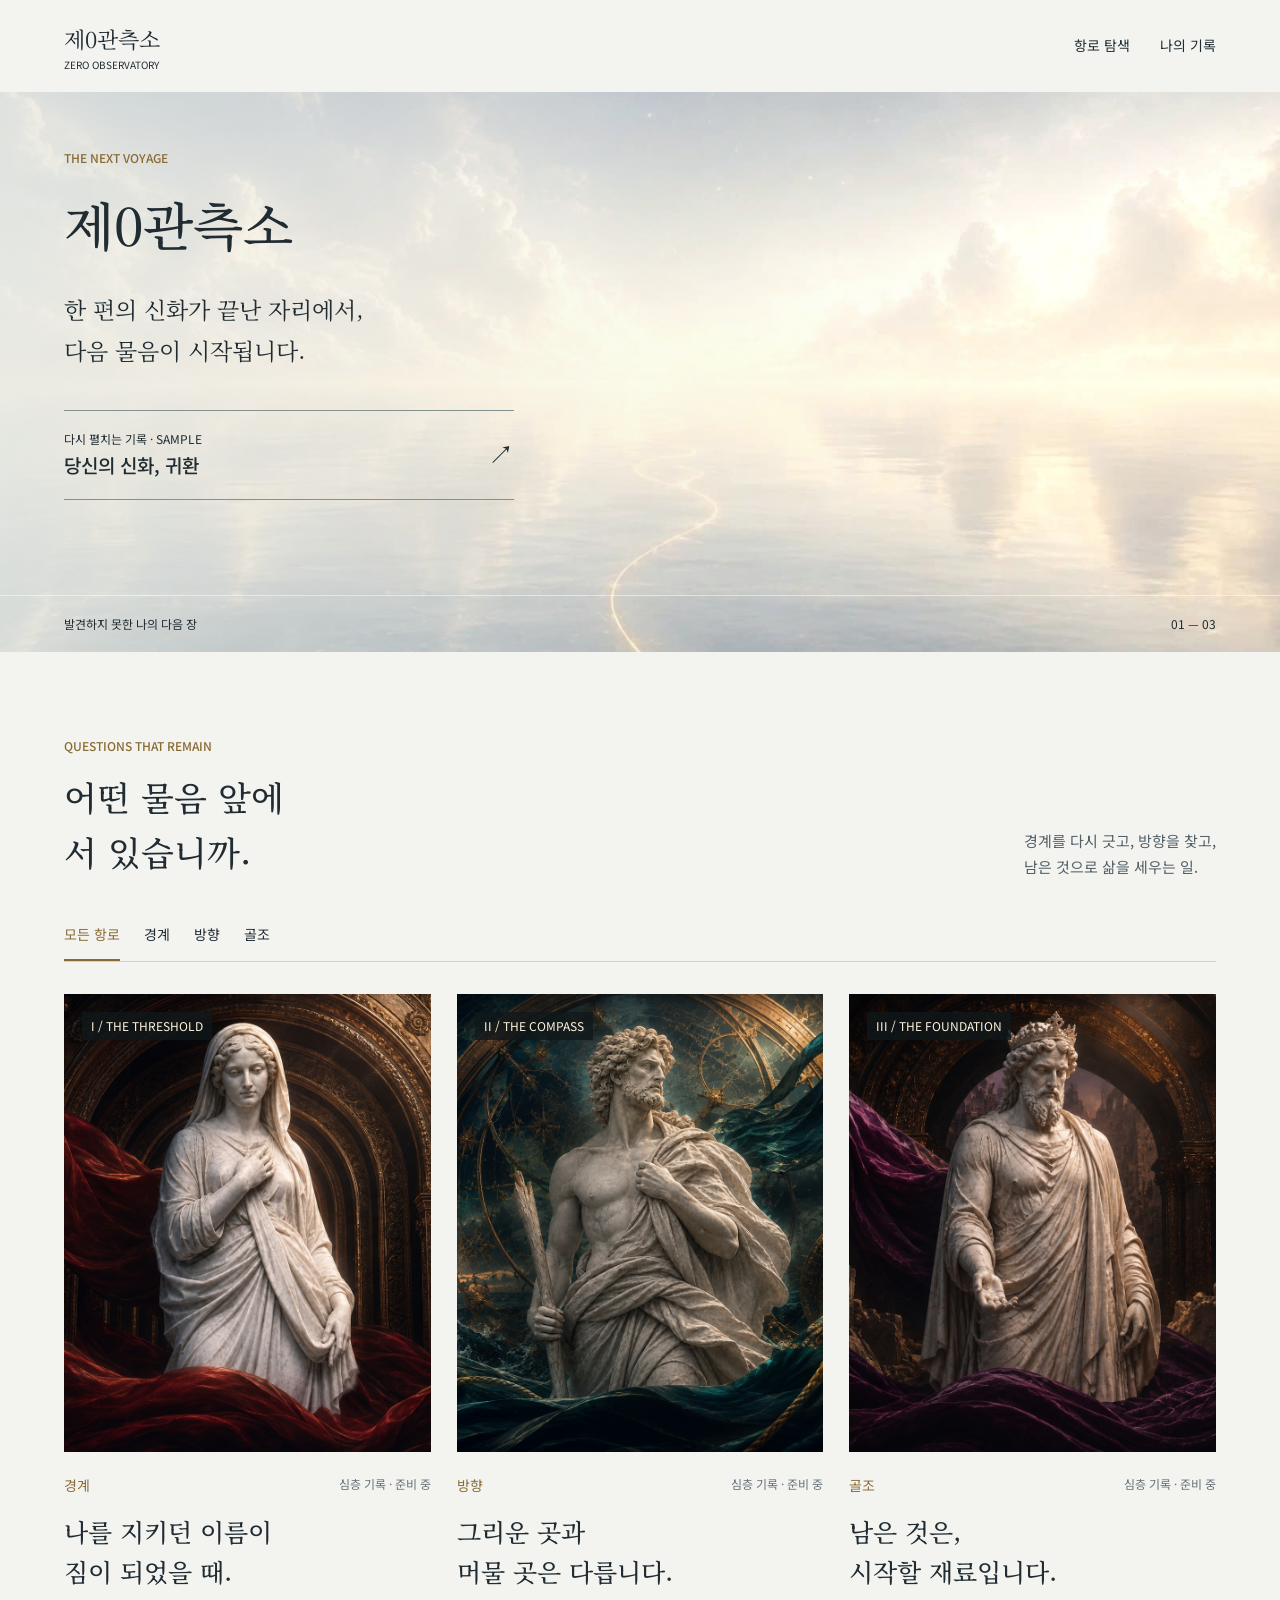
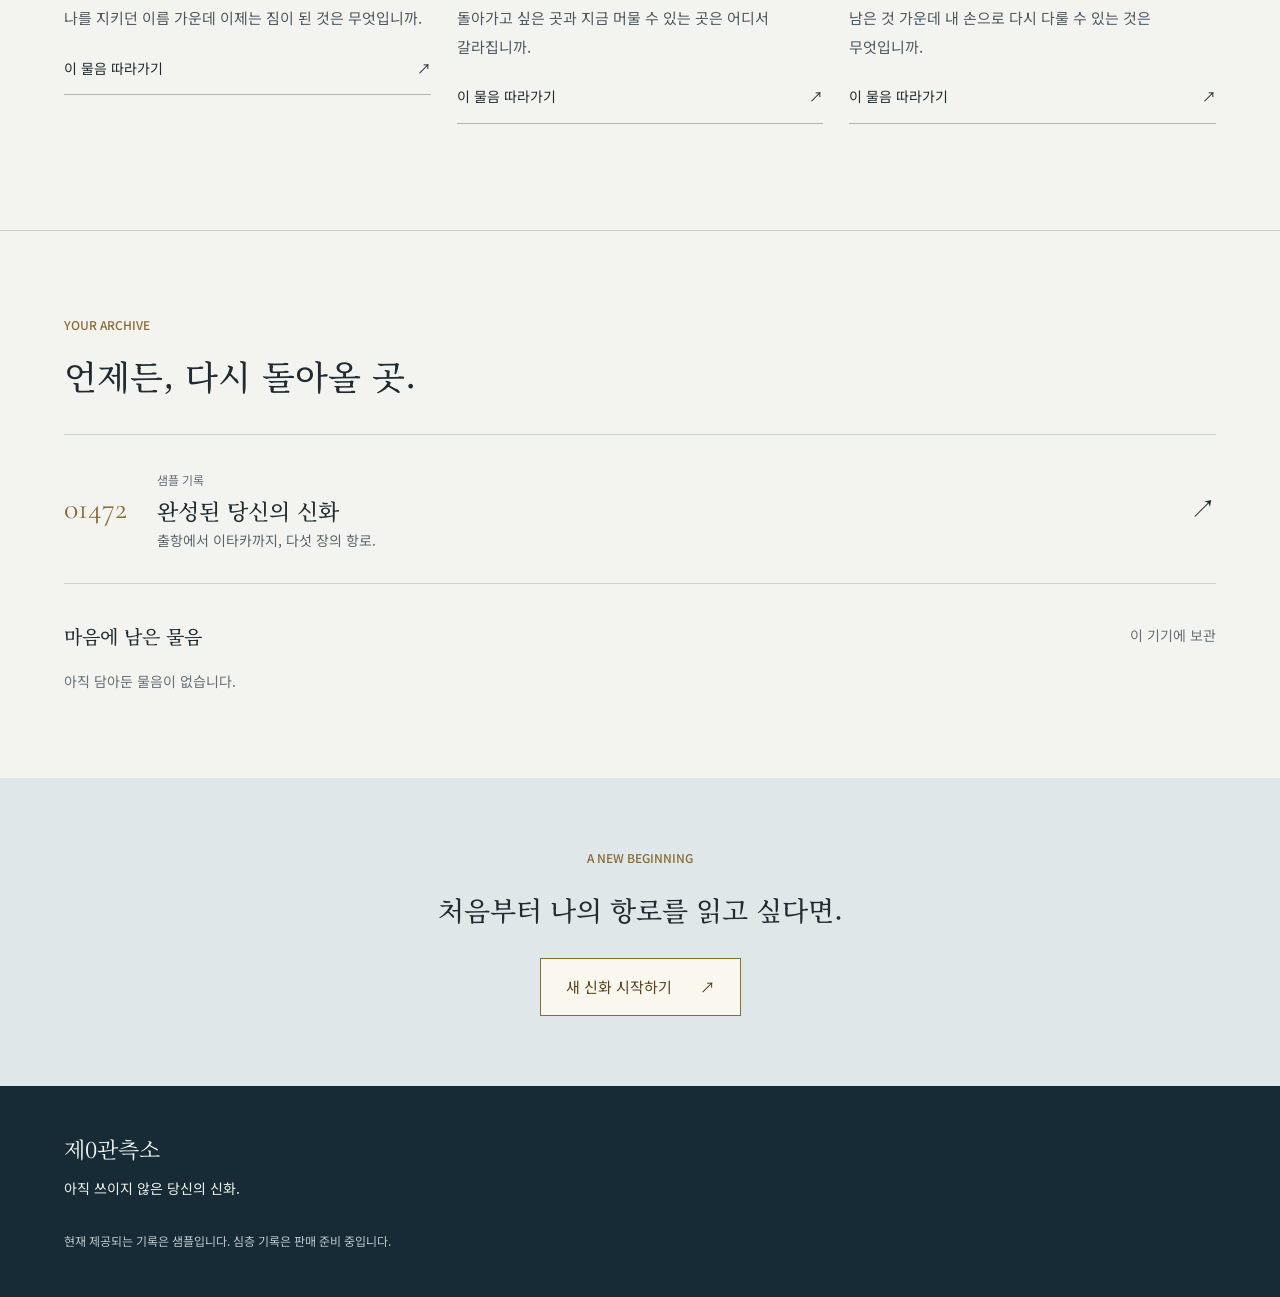
==== index.html @ 247c4897 "Add observatory home with question discovery and saved readings" ====
<!doctype html>
<html lang="ko">
<head>
<meta charset="utf-8"><meta name="viewport" content="width=device-width,initial-scale=1">
<title>제0관측소 · 다음 항로</title>
<meta name="description" content="당신의 신화를 다시 읽고, 다음 물음의 항로를 발견하는 곳.">
<link rel="preconnect" href="https://fonts.googleapis.com">
<link href="https://fonts.googleapis.com/css2?family=Cormorant+Garamond:wght@400;500&family=Noto+Sans+KR:wght@400;500;600&family=Noto+Serif+KR:wght@400;500;600&display=swap" rel="stylesheet">
<link rel="stylesheet" href="home.css"><script src="home.js" defer></script>
</head>
<body>
<header class="site-head"><a class="brand" href="index.html">제0관측소<small>ZERO OBSERVATORY</small></a><nav aria-label="메인"><a href="#explore">항로 탐색</a><a href="#library">나의 기록</a></nav></header>
<main>
<section class="opening">
 <img class="ocean" src="assets/ddcbf437386444.jpg" alt="빛이 내려앉은 바다">
 <div class="opening-inner"><p class="overline">THE NEXT VOYAGE</p><h1>제0관측소</h1><p class="opening-copy">한 편의 신화가 끝난 자리에서,<br>다음 물음이 시작됩니다.</p>
 <a class="continue" href="result.html"><span><small>다시 펼치는 기록 · SAMPLE</small><strong>당신의 신화, 귀환</strong></span><span class="arrow" aria-hidden="true">↗</span></a>
 </div><div class="horizon"><span>발견하지 못한 나의 다음 장</span><span>01 — 03</span></div>
</section>
<section class="explore section" id="explore">
 <header class="section-title"><div><p class="overline">QUESTIONS THAT REMAIN</p><h2>어떤 물음 앞에<br>서 있습니까.</h2></div><p>경계를 다시 긋고, 방향을 찾고,<br>남은 것으로 삶을 세우는 일.</p></header>
 <div class="filters" role="group" aria-label="항로 분류"><button type="button" data-filter="all" aria-pressed="true">모든 항로</button><button type="button" data-filter="boundary" aria-pressed="false">경계</button><button type="button" data-filter="direction" aria-pressed="false">방향</button><button type="button" data-filter="structure" aria-pressed="false">골조</button></div>
 <div class="products">
 <article class="product" data-kind="boundary"><button class="product-open" data-product="boundary"><div class="art"><img src="assets/scene-descent-v1.jpg" alt="어두운 신전 속 이난나의 조각상"><span class="art-label">I / THE THRESHOLD</span></div><div class="product-copy"><p class="category">경계 <span>심층 기록 · 준비 중</span></p><h3>나를 지키던 이름이<br>짐이 되었을 때.</h3><p>나를 지키던 이름 가운데 이제는 짐이 된 것은 무엇입니까.</p><span class="detail-link">이 물음 따라가기 <span aria-hidden="true">↗</span></span></div></button></article>
 <article class="product" data-kind="direction"><button class="product-open" data-product="direction"><div class="art"><img src="assets/scene-return-v1.jpg" alt="항해의 신화 속 오디세우스"><span class="art-label">II / THE COMPASS</span></div><div class="product-copy"><p class="category">방향 <span>심층 기록 · 준비 중</span></p><h3>그리운 곳과<br>머물 곳은 다릅니다.</h3><p>돌아가고 싶은 곳과 지금 머물 수 있는 곳은 어디서 갈라집니까.</p><span class="detail-link">이 물음 따라가기 <span aria-hidden="true">↗</span></span></div></button></article>
 <article class="product" data-kind="structure"><button class="product-open" data-product="structure"><div class="art"><img src="assets/scene-remains-v1.jpg" alt="남은 세계를 바라보는 길가메시"><span class="art-label">III / THE FOUNDATION</span></div><div class="product-copy"><p class="category">골조 <span>심층 기록 · 준비 중</span></p><h3>남은 것은,<br>시작할 재료입니다.</h3><p>남은 것 가운데 내 손으로 다시 다룰 수 있는 것은 무엇입니까.</p><span class="detail-link">이 물음 따라가기 <span aria-hidden="true">↗</span></span></div></button></article>
 </div>
</section>
<section class="library section" id="library"><header class="section-title"><div><p class="overline">YOUR ARCHIVE</p><h2>언제든, 다시 돌아올 곳.</h2></div></header><a class="archive-row" href="result.html"><span class="archive-no">01472</span><div><small>샘플 기록</small><h3>완성된 당신의 신화</h3><p>출항에서 이타카까지, 다섯 장의 항로.</p></div><span class="arrow" aria-hidden="true">↗</span></a><div class="saved-head"><h3>마음에 남은 물음</h3><span>이 기기에 보관</span></div><div id="saved-list"><p class="empty">아직 담아둔 물음이 없습니다.</p></div></section>
<section class="new-voyage"><p class="overline">A NEW BEGINNING</p><h2>처음부터 나의 항로를 읽고 싶다면.</h2><a href="onboarding.html" class="button">새 신화 시작하기 <span aria-hidden="true">↗</span></a></section>
</main>
<footer><a class="brand" href="index.html">제0관측소</a><p>아직 쓰이지 않은 당신의 신화.</p><small>현재 제공되는 기록은 샘플입니다. 심층 기록은 판매 준비 중입니다.</small></footer>
<dialog id="product-dialog" aria-labelledby="dialog-title"><button class="close" aria-label="닫기" type="button">×</button><img id="dialog-image" alt=""><div class="dialog-copy"><p id="dialog-category" class="overline"></p><h2 id="dialog-title"></h2><p id="dialog-question"></p><div class="included"><h3>이 기록에서 마주할 것</h3><ul id="dialog-topics"></ul></div><p class="availability">판매 준비 중 · 가격 공개 예정</p><button id="save-question" class="button" type="button">이 물음 담아두기</button><a id="sample-link" class="sample-link" href="result.html">연결된 신화 먼저 읽기 <span aria-hidden="true">↗</span></a><p id="save-status" role="status"></p></div></dialog>
</body></html>
---- home.css ----
:root{--ink:#202c32;--gold:#8a6b35;--paper:#f3f4f0;--line:#cbd1cf}*{box-sizing:border-box;letter-spacing:0}html{scroll-behavior:smooth;scroll-padding-top:100px}body{margin:0;background:var(--paper);color:var(--ink);font:16px/1.7 'Noto Sans KR',sans-serif}a{color:inherit;text-decoration:none}button{font:inherit;color:inherit;cursor:pointer}button,a{-webkit-tap-highlight-color:transparent}button:focus-visible,a:focus-visible{outline:2px solid #95703a;outline-offset:6px}h1,h2,h3,p{margin:0}h1,h2,h3{font-family:'Noto Serif KR',serif;font-weight:500;word-break:keep-all}button{border:0;background:none}img{display:block;max-width:100%}.site-head{height:92px;padding:0 5%;display:flex;align-items:center;justify-content:space-between;background:#f3f4f0}.brand{font-family:'Noto Serif KR',serif;font-size:22px}.brand small{display:block;font:10px/1.5 'Noto Sans KR',sans-serif}.site-head nav{display:flex;gap:30px;font-size:14px}.opening{position:relative;isolation:isolate;min-height:560px;display:flex;flex-direction:column;justify-content:space-between;overflow:hidden}.ocean{position:absolute;inset:0;width:100%;height:100%;object-fit:cover;object-position:center 60%;z-index:-2}.opening:before{content:'';position:absolute;inset:0;background:linear-gradient(90deg,rgba(240,242,235,.8),transparent 80%);z-index:-1}.opening-inner{width:min(1200px,90%);margin:0 auto;padding:56px 0 44px}.overline{font-size:12px;color:var(--gold);font-weight:500}.opening h1{font-size:52px;margin:12px 0 20px}.opening-copy{font-family:'Noto Serif KR',serif;font-size:23px;line-height:1.8}.continue{display:flex;align-items:center;justify-content:space-between;gap:24px;max-width:450px;border-top:1px solid #86918e;border-bottom:1px solid #86918e;margin-top:38px;padding:18px 0}.continue small{display:block;font-size:12px}.continue strong{font-weight:500;font-size:19px}.arrow{font-size:26px;font-family:sans-serif}.horizon{padding:18px 5%;display:flex;justify-content:space-between;font-size:12px;border-top:1px solid #ffffff80}.section{max-width:1320px;margin:auto;padding:84px 5%}.section-title{display:flex;justify-content:space-between;align-items:end;gap:30px}.section-title h2{font-size:34px;line-height:1.6;margin-top:14px}.section-title>p{font-size:15px;color:#536068}.filters{display:flex;gap:24px;margin:32px 0;border-bottom:1px solid var(--line)}.filters button{padding:12px 0;font-size:14px;border-bottom:2px solid transparent}.filters button[aria-pressed=true]{border-color:var(--gold);color:var(--gold)}.products{display:grid;grid-template-columns:repeat(3,minmax(0,1fr));gap:26px}.product[hidden]{display:none}.product-open{padding:0;text-align:left;width:100%;display:block}.art{position:relative;aspect-ratio:4/5;overflow:hidden;background:#141c22}.art img{width:100%;height:100%;object-fit:cover;transition:transform .3s}.product-open:hover .art img{transform:scale(1.025)}.art-label{position:absolute;top:18px;left:18px;color:#fff4dc;font:12px/1.5 'Noto Sans KR',sans-serif;background:#10171ac9;padding:5px 9px}.product-copy{padding:22px 0}.category{color:var(--gold);font-size:14px;display:flex;justify-content:space-between;gap:12px}.category span{color:#667078;font-size:12px}.product h3{font-size:25px;line-height:1.6;margin:13px 0}.product-copy>p:not(.category){font-size:15px;color:#4c5961;line-height:1.9;word-break:keep-all}.detail-link{display:flex;justify-content:space-between;border-bottom:1px solid #adb6b4;padding:24px 0 14px;font-size:14px}.library{border-top:1px solid var(--line)}.archive-row{display:flex;align-items:center;gap:30px;border-block:1px solid var(--line);padding:30px 0;margin-top:30px}.archive-no{font:30px 'Cormorant Garamond',serif;color:var(--gold)}.archive-row small{font-size:12px;color:#647078}.archive-row h3{font-size:22px}.archive-row p{font-size:14px;color:#59656d}.archive-row .arrow{margin-left:auto}.saved-head{display:flex;justify-content:space-between;align-items:center;margin:36px 0 18px}.saved-head h3{font-size:19px}.saved-head span,.empty{font-size:14px;color:#667078}.saved-row{display:flex;gap:20px;align-items:center;padding:18px 0;border-bottom:1px solid var(--line)}.saved-row button:first-child{text-align:left;flex:1}.saved-row button:last-child{font-size:14px;text-decoration:underline;color:#69737a}.new-voyage{padding:70px 6%;text-align:center;background:#dfe7e8}.new-voyage h2{font-size:27px;margin:18px 0 26px}.button{display:inline-flex;justify-content:center;align-items:center;gap:28px;padding:15px 25px;border:1px solid var(--gold);background:#faf7ee;color:#59451f;font-size:15px;min-height:50px}.button:hover{background:#eee7d7}footer{padding:44px 5%;background:#172b36;color:#edf1eb}footer p{font-size:14px;margin:10px 0 25px}footer small{font-size:12px;color:#bdc8cb}dialog{width:min(860px,94%);max-height:90dvh;padding:0;border:0;background:var(--paper);color:var(--ink);overflow:auto}dialog[open]{display:grid;grid-template-columns:40% 60%}dialog::backdrop{background:#08121bd9}#dialog-image{height:100%;min-height:660px;width:100%;object-fit:cover}.dialog-copy{padding:44px 34px}.dialog-copy h2{font-size:30px;line-height:1.6;margin:14px 0 20px;white-space:pre-line}.dialog-copy>p{word-break:keep-all}.close{position:absolute;top:8px;right:10px;z-index:1;font-size:28px;width:40px;height:40px;background:var(--paper)}.included{border-top:1px solid var(--line);margin-top:26px;padding-top:20px}.included h3{font-size:16px}.included ul{padding-left:18px;font-size:14px;line-height:2}.availability{font-size:13px;color:#667078;margin:25px 0 12px}.dialog-copy .button{width:100%}.sample-link{display:block;text-align:center;padding:17px 0;font-size:14px}#save-status{font-size:13px;min-height:22px;color:#617064}@media(max-width:700px){.site-head{height:76px}.brand{font-size:19px}.site-head nav{gap:18px;font-size:13px}.opening{min-height:510px}.opening-inner{padding-top:42px}.opening h1{font-size:38px}.opening-copy{font-size:21px}.section{padding:56px 6%}.section-title{display:block}.section-title h2{font-size:28px}.section-title>p{margin-top:18px}.products{grid-template-columns:1fr;gap:30px}.art{aspect-ratio:5/4}.art img{object-position:center 38%}.product h3{font-size:27px}.product-copy>p:not(.category){max-width:34em}.archive-row{gap:18px}.archive-no{font-size:24px}.archive-row h3{font-size:19px}.archive-row p{font-size:13px}.new-voyage h2{font-size:24px}.saved-head{align-items:start;gap:20px}dialog[open]{display:block}#dialog-image{height:230px;min-height:0;object-position:center 35%}.dialog-copy{padding:28px 24px}.dialog-copy h2{font-size:27px}}@media(prefers-reduced-motion:reduce){html{scroll-behavior:auto}*{transition:none!important}}
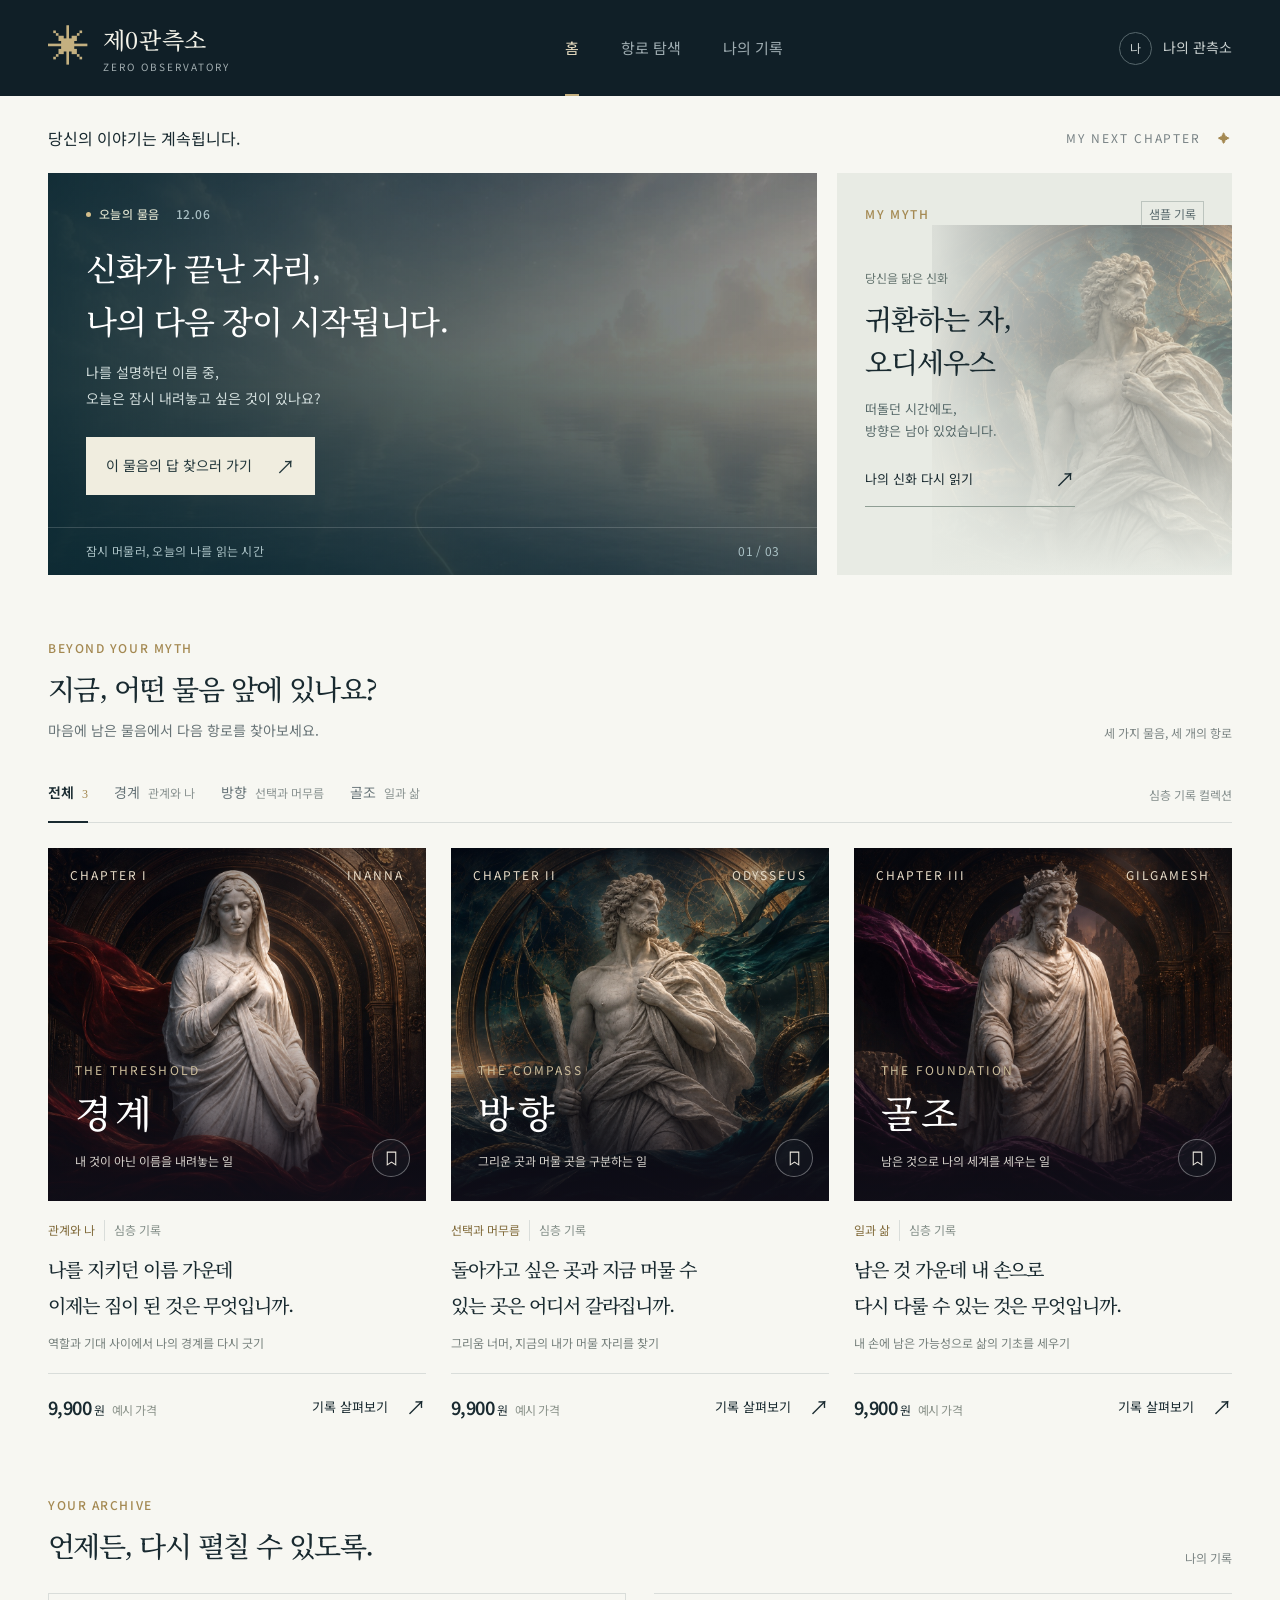
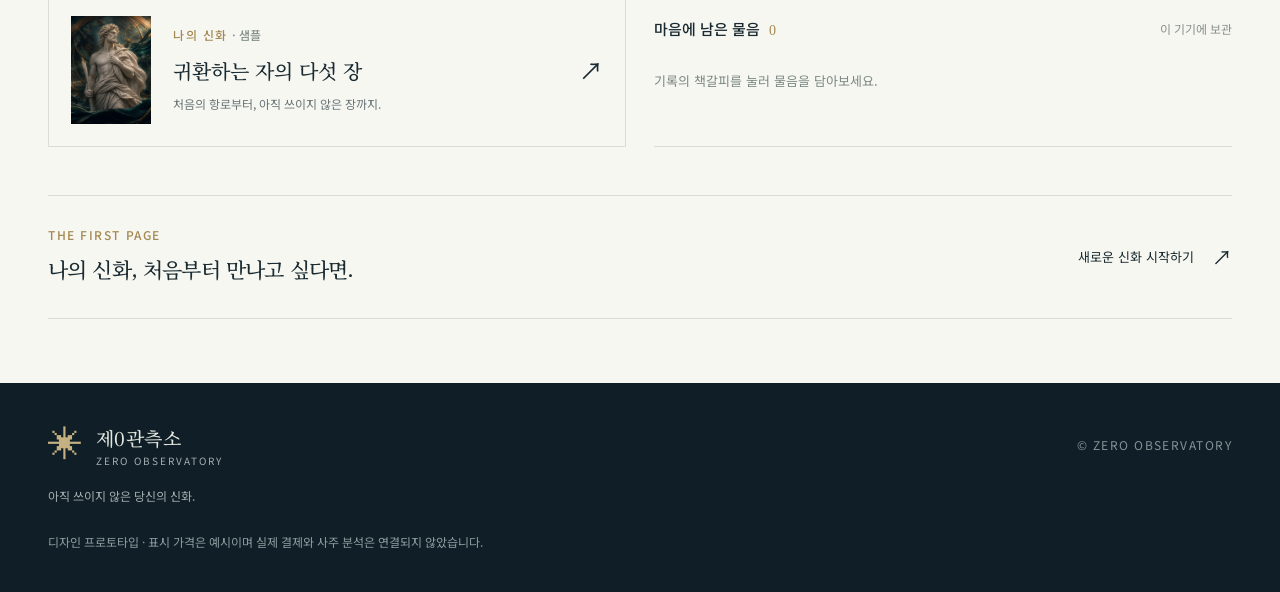
==== commit 3c5737f7: "Design recurring observatory home and deep reading discovery" ====
--- a/index.html
+++ b/index.html
@@ -2,33 +2,36 @@
 <html lang="ko">
 <head>
 <meta charset="utf-8"><meta name="viewport" content="width=device-width,initial-scale=1">
-<title>제0관측소 · 다음 항로</title>
-<meta name="description" content="당신의 신화를 다시 읽고, 다음 물음의 항로를 발견하는 곳.">
-<link rel="preconnect" href="https://fonts.googleapis.com">
-<link href="https://fonts.googleapis.com/css2?family=Cormorant+Garamond:wght@400;500&family=Noto+Sans+KR:wght@400;500;600&family=Noto+Serif+KR:wght@400;500;600&display=swap" rel="stylesheet">
+<title>제0관측소 · 나의 다음 장</title>
+<meta name="description" content="끝난 신화에서 시작되는 새로운 물음. 경계, 방향, 골조의 기록으로 나의 다음 장을 탐색하세요.">
+<meta name="theme-color" content="#101f27">
+<link rel="preconnect" href="https://fonts.googleapis.com"><link rel="preconnect" href="https://fonts.gstatic.com" crossorigin>
+<link href="https://fonts.googleapis.com/css2?family=Cormorant+Garamond:wght@400;500;600&family=Noto+Sans+KR:wght@400;500;600;700&family=Noto+Serif+KR:wght@400;500;600&display=swap" rel="stylesheet">
 <link rel="stylesheet" href="home.css"><script src="home.js" defer></script>
 </head>
 <body>
-<header class="site-head"><a class="brand" href="index.html">제0관측소<small>ZERO OBSERVATORY</small></a><nav aria-label="메인"><a href="#explore">항로 탐색</a><a href="#library">나의 기록</a></nav></header>
-<main>
-<section class="opening">
- <img class="ocean" src="assets/ddcbf437386444.jpg" alt="빛이 내려앉은 바다">
- <div class="opening-inner"><p class="overline">THE NEXT VOYAGE</p><h1>제0관측소</h1><p class="opening-copy">한 편의 신화가 끝난 자리에서,<br>다음 물음이 시작됩니다.</p>
- <a class="continue" href="result.html"><span><small>다시 펼치는 기록 · SAMPLE</small><strong>당신의 신화, 귀환</strong></span><span class="arrow" aria-hidden="true">↗</span></a>
- </div><div class="horizon"><span>발견하지 못한 나의 다음 장</span><span>01 — 03</span></div>
+<a class="skip-link" href="#main">본문 바로가기</a>
+<header class="site-head"><div class="head-inner"><a class="brand" href="index.html" aria-label="제0관측소 홈"><span class="brand-symbol" aria-hidden="true">✳</span><span>제0관측소<small>ZERO OBSERVATORY</small></span></a><nav aria-label="메인"><a class="active" href="index.html" aria-current="page">홈</a><a href="#explore">항로 탐색</a><a href="#library">나의 기록</a></nav><a class="head-archive" href="#library"><span class="profile-icon" aria-hidden="true">나</span><span>나의 관측소</span></a></div></header>
+<main id="main">
+<div class="home-top wrap"><p>당신의 이야기는 계속됩니다.</p><span>MY NEXT CHAPTER <span class="tiny-star" aria-hidden="true">✦</span></span></div>
+<section class="welcome wrap" aria-label="오늘의 관측소">
+ <div class="daily"><img src="assets/ddcbf437386444.jpg" class="ocean" alt="잔잔한 빛이 흐르는 푸른 바다"><div class="daily-content"><p class="overline light"><span class="status-dot"></span> 오늘의 물음 <span class="daily-date"></span></p><h1>신화가 끝난 자리,<br>나의 다음 장이 시작됩니다.</h1><p class="daily-question">지금의 나에게 더 필요한 것은<br>떠날 용기일까요, 머물 기준일까요.</p><button class="button light-button" data-product="direction">이 물음의 답 찾으러 가기 <span aria-hidden="true">↗</span></button></div><div class="daily-bottom"><span>잠시 머물러, 오늘의 나를 읽는 시간</span><span aria-hidden="true">01 / 03</span></div></div>
+ <a class="my-story" href="result.html"><div class="story-top"><p class="overline">MY MYTH</p><span class="sample-badge">샘플 기록</span></div><img src="assets/scene-return-v1.jpg" alt="오디세우스의 대리석 조각상" class="story-art"><div class="story-copy"><p class="story-chapter">당신을 닮은 신화</p><h2>귀환하는 자,<br>오디세우스</h2><p>떠돌던 시간에도,<br>방향은 남아 있었습니다.</p><span class="story-link">나의 신화 다시 읽기 <span aria-hidden="true">↗</span></span></div></a>
 </section>
-<section class="explore section" id="explore">
- <header class="section-title"><div><p class="overline">QUESTIONS THAT REMAIN</p><h2>어떤 물음 앞에<br>서 있습니까.</h2></div><p>경계를 다시 긋고, 방향을 찾고,<br>남은 것으로 삶을 세우는 일.</p></header>
- <div class="filters" role="group" aria-label="항로 분류"><button type="button" data-filter="all" aria-pressed="true">모든 항로</button><button type="button" data-filter="boundary" aria-pressed="false">경계</button><button type="button" data-filter="direction" aria-pressed="false">방향</button><button type="button" data-filter="structure" aria-pressed="false">골조</button></div>
+<section class="explore wrap section" id="explore">
+ <header class="section-title"><div><p class="overline">BEYOND YOUR MYTH</p><h2>지금, 어떤 물음 앞에 있나요?</h2><p class="section-description">마음에 남은 물음에서 다음 항로를 찾아보세요.</p></div><span class="collection-count">세 가지 물음, 세 개의 항로</span></header>
+ <div class="catalog-toolbar"><div class="filters" role="group" aria-label="항로 분류"><button type="button" data-filter="all" aria-pressed="true">전체 <span>3</span></button><button type="button" data-filter="boundary" aria-pressed="false">경계 <span class="filter-note">관계와 나</span></button><button type="button" data-filter="direction" aria-pressed="false">방향 <span class="filter-note">선택과 머무름</span></button><button type="button" data-filter="structure" aria-pressed="false">골조 <span class="filter-note">일과 삶</span></button></div><span class="catalog-note">심층 기록 컬렉션</span></div>
  <div class="products">
- <article class="product" data-kind="boundary"><button class="product-open" data-product="boundary"><div class="art"><img src="assets/scene-descent-v1.jpg" alt="어두운 신전 속 이난나의 조각상"><span class="art-label">I / THE THRESHOLD</span></div><div class="product-copy"><p class="category">경계 <span>심층 기록 · 준비 중</span></p><h3>나를 지키던 이름이<br>짐이 되었을 때.</h3><p>나를 지키던 이름 가운데 이제는 짐이 된 것은 무엇입니까.</p><span class="detail-link">이 물음 따라가기 <span aria-hidden="true">↗</span></span></div></button></article>
- <article class="product" data-kind="direction"><button class="product-open" data-product="direction"><div class="art"><img src="assets/scene-return-v1.jpg" alt="항해의 신화 속 오디세우스"><span class="art-label">II / THE COMPASS</span></div><div class="product-copy"><p class="category">방향 <span>심층 기록 · 준비 중</span></p><h3>그리운 곳과<br>머물 곳은 다릅니다.</h3><p>돌아가고 싶은 곳과 지금 머물 수 있는 곳은 어디서 갈라집니까.</p><span class="detail-link">이 물음 따라가기 <span aria-hidden="true">↗</span></span></div></button></article>
- <article class="product" data-kind="structure"><button class="product-open" data-product="structure"><div class="art"><img src="assets/scene-remains-v1.jpg" alt="남은 세계를 바라보는 길가메시"><span class="art-label">III / THE FOUNDATION</span></div><div class="product-copy"><p class="category">골조 <span>심층 기록 · 준비 중</span></p><h3>남은 것은,<br>시작할 재료입니다.</h3><p>남은 것 가운데 내 손으로 다시 다룰 수 있는 것은 무엇입니까.</p><span class="detail-link">이 물음 따라가기 <span aria-hidden="true">↗</span></span></div></button></article>
- </div>
+  <article class="product" data-kind="boundary"><div class="product-visual"><button class="art-button" data-product="boundary" aria-label="경계 심층 기록 살펴보기"><img src="assets/scene-descent-v1.jpg" alt="붉은 천과 황금 문 사이의 이난나 조각상"><span class="art-shade"></span><span class="art-top"><span>CHAPTER I</span><span>INANNA</span></span><span class="art-name"><small>THE THRESHOLD</small><strong>경계</strong><em>내 것이 아닌 이름을 내려놓는 일</em></span></button><button class="bookmark" data-save="boundary" aria-label="경계 물음 담기" aria-pressed="false"><svg viewBox="0 0 24 24" fill="none" stroke="currentColor" stroke-width="1.5" aria-hidden="true"><path d="M6 3h12v18l-6-4-6 4z"/></svg></button></div><div class="product-copy"><p class="category">관계와 나 <span>심층 기록</span></p><button class="title-button" data-product="boundary"><h3>나를 지키던 이름 가운데<br>이제는 짐이 된 것은 무엇입니까.</h3></button><p class="product-description">역할과 기대 사이에서 나의 경계를 다시 긋기</p><div class="product-bottom"><span class="price">9,900<span>원</span><small>예시 가격</small></span><button data-product="boundary" class="text-link">기록 살펴보기 <span aria-hidden="true">↗</span></button></div></div></article>
+  <article class="product" data-kind="direction"><div class="product-visual"><button class="art-button" data-product="direction" aria-label="방향 심층 기록 살펴보기"><img src="assets/scene-return-v1.jpg" alt="청록빛 항해의 세계에 선 오디세우스 조각상"><span class="art-shade"></span><span class="art-top"><span>CHAPTER II</span><span>ODYSSEUS</span></span><span class="art-name"><small>THE COMPASS</small><strong>방향</strong><em>그리운 곳과 머물 곳을 구분하는 일</em></span></button><button class="bookmark" data-save="direction" aria-label="방향 물음 담기" aria-pressed="false"><svg viewBox="0 0 24 24" fill="none" stroke="currentColor" stroke-width="1.5" aria-hidden="true"><path d="M6 3h12v18l-6-4-6 4z"/></svg></button></div><div class="product-copy"><p class="category">선택과 머무름 <span>심층 기록</span></p><button class="title-button" data-product="direction"><h3>돌아가고 싶은 곳과 지금 머물 수<br>있는 곳은 어디서 갈라집니까.</h3></button><p class="product-description">그리움 너머, 지금의 내가 머물 자리를 찾기</p><div class="product-bottom"><span class="price">9,900<span>원</span><small>예시 가격</small></span><button data-product="direction" class="text-link">기록 살펴보기 <span aria-hidden="true">↗</span></button></div></div></article>
+  <article class="product" data-kind="structure"><div class="product-visual"><button class="art-button" data-product="structure" aria-label="골조 심층 기록 살펴보기"><img src="assets/scene-remains-v1.jpg" alt="보랏빛 고대 건축 속 길가메시 조각상"><span class="art-shade"></span><span class="art-top"><span>CHAPTER III</span><span>GILGAMESH</span></span><span class="art-name"><small>THE FOUNDATION</small><strong>골조</strong><em>남은 것으로 나의 세계를 세우는 일</em></span></button><button class="bookmark" data-save="structure" aria-label="골조 물음 담기" aria-pressed="false"><svg viewBox="0 0 24 24" fill="none" stroke="currentColor" stroke-width="1.5" aria-hidden="true"><path d="M6 3h12v18l-6-4-6 4z"/></svg></button></div><div class="product-copy"><p class="category">일과 삶 <span>심층 기록</span></p><button class="title-button" data-product="structure"><h3>남은 것 가운데 내 손으로<br>다시 다룰 수 있는 것은 무엇입니까.</h3></button><p class="product-description">내 손에 남은 가능성으로 삶의 기초를 세우기</p><div class="product-bottom"><span class="price">9,900<span>원</span><small>예시 가격</small></span><button data-product="structure" class="text-link">기록 살펴보기 <span aria-hidden="true">↗</span></button></div></div></article>
+ </div><p id="filter-status" class="sr-only" role="status"></p>
 </section>
-<section class="library section" id="library"><header class="section-title"><div><p class="overline">YOUR ARCHIVE</p><h2>언제든, 다시 돌아올 곳.</h2></div></header><a class="archive-row" href="result.html"><span class="archive-no">01472</span><div><small>샘플 기록</small><h3>완성된 당신의 신화</h3><p>출항에서 이타카까지, 다섯 장의 항로.</p></div><span class="arrow" aria-hidden="true">↗</span></a><div class="saved-head"><h3>마음에 남은 물음</h3><span>이 기기에 보관</span></div><div id="saved-list"><p class="empty">아직 담아둔 물음이 없습니다.</p></div></section>
-<section class="new-voyage"><p class="overline">A NEW BEGINNING</p><h2>처음부터 나의 항로를 읽고 싶다면.</h2><a href="onboarding.html" class="button">새 신화 시작하기 <span aria-hidden="true">↗</span></a></section>
+<section class="library wrap section" id="library"><header class="section-title"><div><p class="overline">YOUR ARCHIVE</p><h2>언제든, 다시 펼칠 수 있도록.</h2></div><span class="collection-count">나의 기록</span></header><div class="archive-grid"><a class="archive-row" href="result.html"><img src="assets/scene-return-v1.jpg" alt=""><div><p class="overline">나의 신화 <span class="inline-sample">· 샘플</span></p><h3>귀환하는 자의 다섯 장</h3><p>처음의 항로부터, 아직 쓰이지 않은 장까지.</p></div><span aria-hidden="true" class="arrow">↗</span></a><div class="saved-panel"><div class="saved-head"><h3>마음에 남은 물음 <span id="saved-count">0</span></h3><span>이 기기에 보관</span></div><div id="saved-list"><p class="empty">기록의 책갈피를 눌러 물음을 담아보세요.</p></div></div></div></section>
+<section class="new-voyage wrap"><div><p class="overline">THE FIRST PAGE</p><h2>나의 신화, 처음부터 만나고 싶다면.</h2></div><a href="onboarding.html" class="text-link">새로운 신화 시작하기 <span aria-hidden="true">↗</span></a></section>
 </main>
-<footer><a class="brand" href="index.html">제0관측소</a><p>아직 쓰이지 않은 당신의 신화.</p><small>현재 제공되는 기록은 샘플입니다. 심층 기록은 판매 준비 중입니다.</small></footer>
-<dialog id="product-dialog" aria-labelledby="dialog-title"><button class="close" aria-label="닫기" type="button">×</button><img id="dialog-image" alt=""><div class="dialog-copy"><p id="dialog-category" class="overline"></p><h2 id="dialog-title"></h2><p id="dialog-question"></p><div class="included"><h3>이 기록에서 마주할 것</h3><ul id="dialog-topics"></ul></div><p class="availability">판매 준비 중 · 가격 공개 예정</p><button id="save-question" class="button" type="button">이 물음 담아두기</button><a id="sample-link" class="sample-link" href="result.html">연결된 신화 먼저 읽기 <span aria-hidden="true">↗</span></a><p id="save-status" role="status"></p></div></dialog>
+<footer class="site-footer"><div class="wrap"><a class="brand" href="index.html"><span class="brand-symbol" aria-hidden="true">✳</span><span>제0관측소<small>ZERO OBSERVATORY</small></span></a><p>아직 쓰이지 않은 당신의 신화.</p><small>디자인 프로토타입 · 표시 가격은 예시이며 실제 결제와 사주 분석은 연결되지 않았습니다.</small><span class="footer-mark">© ZERO OBSERVATORY</span></div></footer>
+<nav class="mobile-nav" aria-label="모바일 메인"><a class="active" href="index.html" aria-current="page"><span aria-hidden="true">⌂</span>홈</a><a href="#explore"><span aria-hidden="true">✧</span>항로 탐색</a><a href="#library"><span aria-hidden="true">▤</span>나의 기록</a></nav>
+<dialog id="product-dialog" aria-labelledby="dialog-title"><button class="close" aria-label="닫기" type="button">×</button><div class="dialog-art"><img id="dialog-image" alt=""><span id="dialog-art-name"></span></div><div class="dialog-copy"><p id="dialog-category" class="overline"></p><h2 id="dialog-title"></h2><p id="dialog-question"></p><div class="included"><h3>이 기록에서 마주할 것</h3><ol id="dialog-topics"></ol></div><a id="sample-link" class="sample-link" href="result.html">연결된 신화 먼저 읽기 <span aria-hidden="true">↗</span></a><div class="purchase-price"><span>심층 기록 한 편 <small>예시 가격</small></span><strong>9,900<span>원</span></strong></div><button id="purchase-button" class="button dark-button" type="button">이 물음의 기록 구매하기 <span aria-hidden="true">↗</span></button><button id="save-question" class="save-button" type="button">이 물음 담아두기</button><p id="save-status" role="status"></p><div id="checkout-preview" hidden><p class="overline">구매 미리보기</p><h3>당신의 다음 장을 준비하고 있어요.</h3><p>심층 기록과 결제는 아직 준비 중입니다.<br>물음을 담아두고 연결된 신화를 먼저 읽어보세요.</p><button id="checkout-back" type="button" class="text-link">상세로 돌아가기 <span aria-hidden="true">↗</span></button></div></div></dialog>
+<div id="toast" class="toast" role="status"></div>
 </body></html>
--- a/home.css
+++ b/home.css
@@ -1 +1,6 @@
-:root{--ink:#202c32;--gold:#8a6b35;--paper:#f3f4f0;--line:#cbd1cf}*{box-sizing:border-box;letter-spacing:0}html{scroll-behavior:smooth;scroll-padding-top:100px}body{margin:0;background:var(--paper);color:var(--ink);font:16px/1.7 'Noto Sans KR',sans-serif}a{color:inherit;text-decoration:none}button{font:inherit;color:inherit;cursor:pointer}button,a{-webkit-tap-highlight-color:transparent}button:focus-visible,a:focus-visible{outline:2px solid #95703a;outline-offset:6px}h1,h2,h3,p{margin:0}h1,h2,h3{font-family:'Noto Serif KR',serif;font-weight:500;word-break:keep-all}button{border:0;background:none}img{display:block;max-width:100%}.site-head{height:92px;padding:0 5%;display:flex;align-items:center;justify-content:space-between;background:#f3f4f0}.brand{font-family:'Noto Serif KR',serif;font-size:22px}.brand small{display:block;font:10px/1.5 'Noto Sans KR',sans-serif}.site-head nav{display:flex;gap:30px;font-size:14px}.opening{position:relative;isolation:isolate;min-height:560px;display:flex;flex-direction:column;justify-content:space-between;overflow:hidden}.ocean{position:absolute;inset:0;width:100%;height:100%;object-fit:cover;object-position:center 60%;z-index:-2}.opening:before{content:'';position:absolute;inset:0;background:linear-gradient(90deg,rgba(240,242,235,.8),transparent 80%);z-index:-1}.opening-inner{width:min(1200px,90%);margin:0 auto;padding:56px 0 44px}.overline{font-size:12px;color:var(--gold);font-weight:500}.opening h1{font-size:52px;margin:12px 0 20px}.opening-copy{font-family:'Noto Serif KR',serif;font-size:23px;line-height:1.8}.continue{display:flex;align-items:center;justify-content:space-between;gap:24px;max-width:450px;border-top:1px solid #86918e;border-bottom:1px solid #86918e;margin-top:38px;padding:18px 0}.continue small{display:block;font-size:12px}.continue strong{font-weight:500;font-size:19px}.arrow{font-size:26px;font-family:sans-serif}.horizon{padding:18px 5%;display:flex;justify-content:space-between;font-size:12px;border-top:1px solid #ffffff80}.section{max-width:1320px;margin:auto;padding:84px 5%}.section-title{display:flex;justify-content:space-between;align-items:end;gap:30px}.section-title h2{font-size:34px;line-height:1.6;margin-top:14px}.section-title>p{font-size:15px;color:#536068}.filters{display:flex;gap:24px;margin:32px 0;border-bottom:1px solid var(--line)}.filters button{padding:12px 0;font-size:14px;border-bottom:2px solid transparent}.filters button[aria-pressed=true]{border-color:var(--gold);color:var(--gold)}.products{display:grid;grid-template-columns:repeat(3,minmax(0,1fr));gap:26px}.product[hidden]{display:none}.product-open{padding:0;text-align:left;width:100%;display:block}.art{position:relative;aspect-ratio:4/5;overflow:hidden;background:#141c22}.art img{width:100%;height:100%;object-fit:cover;transition:transform .3s}.product-open:hover .art img{transform:scale(1.025)}.art-label{position:absolute;top:18px;left:18px;color:#fff4dc;font:12px/1.5 'Noto Sans KR',sans-serif;background:#10171ac9;padding:5px 9px}.product-copy{padding:22px 0}.category{color:var(--gold);font-size:14px;display:flex;justify-content:space-between;gap:12px}.category span{color:#667078;font-size:12px}.product h3{font-size:25px;line-height:1.6;margin:13px 0}.product-copy>p:not(.category){font-size:15px;color:#4c5961;line-height:1.9;word-break:keep-all}.detail-link{display:flex;justify-content:space-between;border-bottom:1px solid #adb6b4;padding:24px 0 14px;font-size:14px}.library{border-top:1px solid var(--line)}.archive-row{display:flex;align-items:center;gap:30px;border-block:1px solid var(--line);padding:30px 0;margin-top:30px}.archive-no{font:30px 'Cormorant Garamond',serif;color:var(--gold)}.archive-row small{font-size:12px;color:#647078}.archive-row h3{font-size:22px}.archive-row p{font-size:14px;color:#59656d}.archive-row .arrow{margin-left:auto}.saved-head{display:flex;justify-content:space-between;align-items:center;margin:36px 0 18px}.saved-head h3{font-size:19px}.saved-head span,.empty{font-size:14px;color:#667078}.saved-row{display:flex;gap:20px;align-items:center;padding:18px 0;border-bottom:1px solid var(--line)}.saved-row button:first-child{text-align:left;flex:1}.saved-row button:last-child{font-size:14px;text-decoration:underline;color:#69737a}.new-voyage{padding:70px 6%;text-align:center;background:#dfe7e8}.new-voyage h2{font-size:27px;margin:18px 0 26px}.button{display:inline-flex;justify-content:center;align-items:center;gap:28px;padding:15px 25px;border:1px solid var(--gold);background:#faf7ee;color:#59451f;font-size:15px;min-height:50px}.button:hover{background:#eee7d7}footer{padding:44px 5%;background:#172b36;color:#edf1eb}footer p{font-size:14px;margin:10px 0 25px}footer small{font-size:12px;color:#bdc8cb}dialog{width:min(860px,94%);max-height:90dvh;padding:0;border:0;background:var(--paper);color:var(--ink);overflow:auto}dialog[open]{display:grid;grid-template-columns:40% 60%}dialog::backdrop{background:#08121bd9}#dialog-image{height:100%;min-height:660px;width:100%;object-fit:cover}.dialog-copy{padding:44px 34px}.dialog-copy h2{font-size:30px;line-height:1.6;margin:14px 0 20px;white-space:pre-line}.dialog-copy>p{word-break:keep-all}.close{position:absolute;top:8px;right:10px;z-index:1;font-size:28px;width:40px;height:40px;background:var(--paper)}.included{border-top:1px solid var(--line);margin-top:26px;padding-top:20px}.included h3{font-size:16px}.included ul{padding-left:18px;font-size:14px;line-height:2}.availability{font-size:13px;color:#667078;margin:25px 0 12px}.dialog-copy .button{width:100%}.sample-link{display:block;text-align:center;padding:17px 0;font-size:14px}#save-status{font-size:13px;min-height:22px;color:#617064}@media(max-width:700px){.site-head{height:76px}.brand{font-size:19px}.site-head nav{gap:18px;font-size:13px}.opening{min-height:510px}.opening-inner{padding-top:42px}.opening h1{font-size:38px}.opening-copy{font-size:21px}.section{padding:56px 6%}.section-title{display:block}.section-title h2{font-size:28px}.section-title>p{margin-top:18px}.products{grid-template-columns:1fr;gap:30px}.art{aspect-ratio:5/4}.art img{object-position:center 38%}.product h3{font-size:27px}.product-copy>p:not(.category){max-width:34em}.archive-row{gap:18px}.archive-no{font-size:24px}.archive-row h3{font-size:19px}.archive-row p{font-size:13px}.new-voyage h2{font-size:24px}.saved-head{align-items:start;gap:20px}dialog[open]{display:block}#dialog-image{height:230px;min-height:0;object-position:center 35%}.dialog-copy{padding:28px 24px}.dialog-copy h2{font-size:27px}}@media(prefers-reduced-motion:reduce){html{scroll-behavior:auto}*{transition:none!important}}
+:root{--ink:#192a30;--muted:#687477;--gold:#a48952;--paper:#f7f7f2;--line:#d9ddda;--navy:#101f27;--serif:'Noto Serif KR',serif;--sans:'Noto Sans KR',sans-serif}*{box-sizing:border-box}html{scroll-behavior:smooth;scroll-padding-top:100px}body{margin:0;background:var(--paper);color:var(--ink);font:16px/1.7 var(--sans);-webkit-font-smoothing:antialiased}a{color:inherit;text-decoration:none}button{font:inherit;color:inherit;cursor:pointer;border:0;background:none}button,a{-webkit-tap-highlight-color:transparent}button:focus-visible,a:focus-visible{outline:2px solid var(--gold);outline-offset:5px}h1,h2,h3,p{margin:0}h1,h2,h3{font-family:var(--serif);font-weight:500;word-break:keep-all}img{display:block;max-width:100%}[hidden]{display:none!important}.wrap{width:min(1280px,calc(100% - 96px));margin-inline:auto}.overline{font:500 12px/1.5 var(--sans);letter-spacing:.13em;color:var(--gold)}.site-head{height:96px;background:var(--navy);color:#f4f3e9}.head-inner{height:100%;width:min(1440px,calc(100% - 96px));margin:auto;display:flex;align-items:center;justify-content:space-between}.brand{display:inline-flex;align-items:center;gap:12px;font:500 23px/1.6 var(--serif);letter-spacing:.03em}.brand-symbol{color:#c4b080;font:42px/1 Georgia,serif}.brand small{display:block;font:10px/1.5 var(--sans);letter-spacing:.2em;color:#a2aeb1}.site-head nav{display:flex;height:100%;gap:42px;align-items:center}.site-head nav a{font-size:15px;color:#9eacb1;height:100%;display:flex;align-items:center;position:relative}.site-head nav a.active{color:#e6dbc0}.site-head nav a.active:after{content:'';position:absolute;bottom:0;left:0;right:0;height:2px;background:#c4b080}.head-archive{display:flex;align-items:center;gap:11px;font-size:14px;color:#cad1d0}.profile-icon{display:grid;place-items:center;border:1px solid #57676c;border-radius:50%;width:33px;height:33px;font-size:12px}.home-top{padding-block:29px 21px;display:flex;justify-content:space-between;align-items:center}.home-top p{font-size:16px}.home-top>span{font-size:11px;letter-spacing:.16em;color:#778184}.tiny-star{color:var(--gold);padding-left:12px}.welcome{display:grid;grid-template-columns:minmax(0,1.95fr) minmax(0,1fr);gap:20px}.daily{min-height:390px;position:relative;isolation:isolate;overflow:hidden;background:#193b44;color:#fff}.ocean{position:absolute;inset:0;z-index:-2;object-fit:cover;object-position:center 62%;height:100%;width:100%;filter:brightness(.58) saturate(.8)}.daily:after{content:'';position:absolute;inset:0;background:linear-gradient(90deg,#092831d4,transparent),linear-gradient(0deg,#0c2a3690,transparent 55%);z-index:-1}.daily-content{padding:32px 38px}.overline.light{color:#d7dbc9;display:flex;align-items:center;gap:8px;letter-spacing:.04em}.status-dot{height:5px;width:5px;display:inline-block;background:#d4be8b;border-radius:50%}.daily-date{margin-left:8px;font-size:11px;color:#a8bec3}.daily h1{font-size:32px;line-height:1.65;letter-spacing:-.04em;margin:18px 0 12px}.daily-question{font-size:14px;color:#d0dcdb;line-height:1.9}.button{display:inline-flex;align-items:center;justify-content:center;gap:24px;min-height:48px;padding:13px 20px;font-size:14px;transition:background .2s}.light-button{background:#f0eddf;color:#23373b;margin-top:25px}.light-button:hover{background:#fff}.button span{font-size:19px}.daily-bottom{border-top:1px solid #ffffff2a;display:flex;justify-content:space-between;padding:13px 38px;font-size:11px;color:#abc2c6;letter-spacing:.025em}.my-story{position:relative;overflow:hidden;background:#e8ebe4;isolation:isolate;padding:28px;min-height:390px}.story-top{display:flex;align-items:center;justify-content:space-between;position:relative;z-index:2}.sample-badge{font-size:11px;border:1px solid #83918e70;padding:2px 7px;color:#5c6c6f}.story-art{position:absolute;right:-22%;top:13%;width:98%;height:100%;object-fit:cover;object-position:50% 10%;mix-blend-mode:multiply;opacity:.68;z-index:-2}.my-story:after{content:'';position:absolute;inset:0;background:linear-gradient(90deg,#e8ebe4 3%,#e8ebe4e8 25%,#e8ebe433 75%),linear-gradient(0deg,#e8ebe4,transparent 55%);z-index:-1}.story-copy{position:relative;padding-top:40px;z-index:1}.story-chapter{font-size:12px;color:#657570}.story-copy h2{font-size:28px;line-height:1.55;margin:9px 0 14px;letter-spacing:-.04em}.story-copy>p:not(.story-chapter){font-size:13px;color:#596b6b}.story-link{border-bottom:1px solid #8f9e94;display:flex;gap:24px;align-items:center;justify-content:space-between;font-size:13px;padding:20px 0 10px;max-width:210px}.story-link>span{font-size:20px}.section{padding-top:64px}.section-title{display:flex;justify-content:space-between;align-items:end;gap:24px}.section-title h2{font-size:28px;line-height:1.6;letter-spacing:-.055em;margin-top:9px}.section-description{font-size:14px;color:var(--muted);margin-top:9px}.collection-count{font-size:12px;color:#7c8584}.catalog-toolbar{display:flex;align-items:center;justify-content:space-between;border-bottom:1px solid var(--line);margin:26px 0 25px}.filters{display:flex;gap:26px}.filters button{padding:12px 0 16px;font-size:14px;border-bottom:2px solid transparent;margin-bottom:-1px;white-space:nowrap;color:#687579}.filters button[aria-pressed=true]{border-color:var(--ink);color:var(--ink);font-weight:600}.filters button>span{font-size:11px;margin-left:4px;color:#8b9492;font-weight:400}.filters button:first-child>span{font:12px Georgia,serif;color:var(--gold)}.catalog-note{font-size:12px;color:#858f8d}.products{display:grid;grid-template-columns:repeat(3,minmax(0,1fr));gap:25px}.product-visual{position:relative;background:#152027;overflow:hidden}.art-button{position:relative;display:block;width:100%;padding:0;aspect-ratio:1.07;overflow:hidden;color:#fff;text-align:left}.art-button img{width:100%;height:100%;object-fit:cover;object-position:center 27%;transition:transform .5s}.art-button:hover img{transform:scale(1.04)}.art-shade{position:absolute;inset:0;background:linear-gradient(0deg,#100e18e8,transparent 57%),linear-gradient(180deg,#06091477,transparent 30%)}.art-top{position:absolute;left:22px;right:22px;top:18px;display:flex;justify-content:space-between;font:10px/1.5 var(--sans);letter-spacing:.16em;color:#e8dcc8}.art-name{position:absolute;bottom:28px;left:27px}.art-name small{display:block;font:11px var(--sans);letter-spacing:.18em;color:#cbbd9c}.art-name strong{display:block;font:500 38px/1.8 var(--serif);letter-spacing:.08em}.art-name em{font:400 12px var(--sans);color:#d5d1cb}.bookmark{position:absolute;right:16px;bottom:24px;display:grid;place-items:center;width:38px;height:38px;color:#ece8df;border:1px solid #ffffff59;border-radius:50%;background:#1b1e2770}.bookmark svg{width:17px;height:17px}.bookmark[aria-pressed=true]{color:#ddc28c;background:#27291ed9;border-color:#cbb37b}.bookmark[aria-pressed=true] svg{fill:#cbb37b}.product-copy{padding-top:19px}.category{color:#816b3b;font-size:12px;display:flex;gap:9px;align-items:center}.category span{font-size:11px;color:#85908a;border-left:1px solid var(--line);padding-left:9px}.title-button{padding:0;text-align:left;margin:10px 0;display:block}.product h3{font-size:19px;line-height:1.9;letter-spacing:-.055em}.product-description{font-size:12px;color:#77817d;word-break:keep-all}.product-bottom{border-top:1px solid var(--line);display:flex;align-items:center;justify-content:space-between;margin-top:20px;padding-top:16px;gap:12px}.price{font-size:18px;font-weight:600;letter-spacing:-.03em}.price>span{font-size:12px;font-weight:400;margin-left:3px}.price>small{font-size:10px;font-weight:400;color:#8b938b;margin-left:7px}.text-link{display:inline-flex;align-items:center;justify-content:space-between;gap:18px;font-size:13px;padding:0}.text-link>span{font-size:20px}.text-link:hover{color:#9b7d3f}.library{padding-top:72px}.archive-grid{display:grid;grid-template-columns:1fr 1fr;gap:28px;margin-top:25px}.archive-row{display:flex;gap:22px;align-items:center;border:1px solid var(--line);padding:22px}.archive-row img{width:80px;height:108px;object-fit:cover}.archive-row h3{font-size:20px;margin:10px 0 6px}.archive-row p:not(.overline){font-size:12px;color:var(--muted)}.inline-sample{letter-spacing:0;color:#85908a}.arrow{font-size:24px;margin-left:auto}.saved-panel{border-block:1px solid var(--line);padding:22px 0}.saved-head{display:flex;align-items:center;justify-content:space-between}.saved-head h3{font-family:var(--sans);font-size:15px}.saved-head h3 span{font:14px Georgia,serif;color:var(--gold);margin-left:5px}.saved-head>span{font-size:11px;color:#89918b}.empty{font-size:13px;color:#7d8983;padding-top:28px}.saved-row{display:flex;align-items:center;border-bottom:1px solid #e2e4dc;gap:12px;padding-top:12px;padding-bottom:8px}.saved-row button:first-child{text-align:left;flex:1;padding:0;font-size:13px}.saved-row button:last-child{font-size:12px;color:#7f8884}.new-voyage{border-block:1px solid var(--line);display:flex;justify-content:space-between;align-items:center;padding-block:30px;margin-top:48px;margin-bottom:64px;gap:24px}.new-voyage h2{font-size:21px;margin-top:8px;letter-spacing:-.04em}.site-footer{background:var(--navy);color:#e2e6df;padding:40px 0}.site-footer .wrap{position:relative}.site-footer .brand{font-size:19px}.site-footer .brand-symbol{font-size:35px}.site-footer p{font-size:12px;color:#a2afaf;margin:18px 0 25px}.site-footer>.wrap>small{font-size:11px;color:#8c9d9f;display:block}.footer-mark{position:absolute;top:13px;right:0;font:10px var(--sans);letter-spacing:.12em;color:#819497}.mobile-nav{display:none}dialog{position:fixed;width:min(890px,calc(100% - 40px));max-height:90dvh;padding:0;border:1px solid #687575;background:var(--paper);color:var(--ink);overflow:auto}dialog[open]{display:grid;grid-template-columns:40% 60%}dialog::backdrop{background:#07141cbd;backdrop-filter:blur(6px)}.close{position:absolute;top:10px;right:13px;z-index:3;font-size:27px;width:36px;height:36px;background:var(--paper);border-radius:50%;line-height:1}.dialog-art{position:relative;min-height:670px;overflow:hidden;background:var(--navy)}#dialog-image{height:100%;width:100%;object-fit:cover;position:absolute}.dialog-art:after{content:'';position:absolute;inset:0;background:linear-gradient(0deg,#10131adc,transparent 50%)}#dialog-art-name{position:absolute;bottom:45px;left:30px;z-index:1;color:#f7efe0;font:42px var(--serif)}.dialog-copy{position:relative;padding:40px 36px}.dialog-copy h2{font-size:27px;line-height:1.65;margin:13px 0 15px;white-space:pre-line;letter-spacing:-.04em}#dialog-question{font-size:14px;color:#68736c;word-break:keep-all;line-height:1.9}.included{border-top:1px solid var(--line);margin-top:22px;padding-top:18px}.included h3{font-family:var(--sans);font-size:14px}.included ol{padding-left:21px;font-size:14px;line-height:2;color:#627169}.sample-link{display:flex;align-items:center;justify-content:space-between;font-size:13px;color:#816c43;padding:4px 0 20px;border-bottom:1px solid var(--line)}.purchase-price{display:flex;align-items:center;justify-content:space-between;margin:20px 0}.purchase-price>span{font-size:14px}.purchase-price small{display:block;font-size:11px;color:#7f8980}.purchase-price strong{font-size:23px;font-weight:500}.purchase-price strong span{font-size:14px;margin-left:4px}.dark-button{width:100%;background:var(--navy);color:#eee9d8;justify-content:space-between}.dark-button:hover{background:#2a434a}.save-button{width:100%;border:1px solid var(--line);padding:10px;margin-top:10px;font-size:13px}#save-status{font-size:12px;min-height:20px;color:#587063;margin-top:10px}#checkout-preview{position:absolute;inset:0;z-index:2;background:var(--paper);padding:70px 36px;display:flex;flex-direction:column;justify-content:center}#checkout-preview h3{font-size:27px;line-height:1.8;margin:18px 0}#checkout-preview>p:not(.overline){font-size:14px;color:var(--muted);line-height:2}#checkout-back{margin-top:36px;align-self:start}.toast{position:fixed;bottom:28px;left:50%;transform:translate(-50%,20px);background:var(--navy);border:1px solid #7a8783;color:#f3efdf;font-size:14px;padding:13px 24px;z-index:10;opacity:0;pointer-events:none;transition:opacity .2s,transform .2s;max-width:calc(100% - 32px);width:max-content}.toast.visible{opacity:1;transform:translate(-50%,0)}.skip-link{position:fixed;top:-60px;left:20px;z-index:20;background:var(--paper);padding:8px 16px}.skip-link:focus{top:10px}.sr-only{position:absolute;width:1px;height:1px;overflow:hidden;clip-path:inset(50%)}@media(min-width:1450px){.daily{min-height:412px}.daily-content{padding:36px 42px}.daily h1{font-size:35px}.daily-bottom{padding-inline:42px}.my-story{padding:32px}.story-copy{padding-top:44px}}
+@media(max-width:1050px){.wrap,.head-inner{width:calc(100% - 56px)}.daily h1{font-size:27px}.daily-content{padding:28px}.daily-bottom{padding-inline:28px}.my-story{padding:23px}.story-copy h2{font-size:25px}.products{gap:18px}.product h3{font-size:17px}.filter-note{display:none}.product-description{min-height:3.4em}.price>small{display:block;margin:0}.archive-row{padding:16px;gap:14px}.archive-row h3{font-size:17px}.archive-row img{width:60px;height:95px}.art-name{left:20px;bottom:22px}.art-name strong{font-size:32px}.art-name em{font-size:11px}.art-top{font-size:9px}.bookmark{right:12px;bottom:18px;width:32px;height:32px}}
+@media(max-width:760px){html{scroll-padding-top:28px}.wrap,.head-inner{width:calc(100% - 40px)}.site-head{height:79px}.site-head nav{display:none}.brand{font-size:20px}.brand-symbol{font-size:34px}.brand small{font-size:8px}.head-archive>span:last-child{display:none}.home-top{padding-block:23px 16px}.home-top p{font-size:14px}.home-top>span{font-size:9px;letter-spacing:.08em}.tiny-star{display:none}.welcome{grid-template-columns:1fr;gap:14px}.daily{min-height:0}.daily-content{padding:27px 25px}.daily h1{font-size:27px;margin-top:20px}.daily-question{font-size:14px}.light-button{margin-top:24px;font-size:13px}.daily-bottom{padding:12px 25px;font-size:10px}.my-story{min-height:0;padding:20px 23px}.story-top{justify-content:start;gap:12px}.story-top .overline{font-size:10px}.sample-badge{font-size:10px}.story-art{width:46%;height:170%;top:-25%;right:0;object-position:center 35%}.my-story:after{background:linear-gradient(90deg,#e8ebe4 30%,#e8ebe4e3 56%,#e8ebe450)}.story-copy{padding-top:10px}.story-chapter,.story-copy>p:not(.story-chapter){display:none}.story-copy h2{font-size:23px;margin:0 0 8px}.story-copy h2 br{display:none}.story-link{max-width:185px;padding:0 0 6px;font-size:12px}.section{padding-top:43px}.section-title h2{font-size:24px;letter-spacing:-.06em}.section-description{font-size:13px}.collection-count,.catalog-note{display:none}.catalog-toolbar{margin-top:19px;margin-bottom:21px}.filters{gap:27px}.filters button{font-size:14px}.filters button>span{font-size:11px}.products{grid-template-columns:1fr;gap:34px}.art-button{aspect-ratio:1.25}.art-button img{object-position:center 28%}.art-name{bottom:25px;left:26px}.art-name strong{font-size:39px}.art-name small{font-size:11px}.art-name em{font-size:12px}.art-top{top:19px;left:23px;right:23px;font-size:10px}.bookmark{bottom:24px;right:21px;width:38px;height:38px}.product-copy{padding-top:17px}.product h3{font-size:21px;line-height:1.85}.product-description{font-size:13px;min-height:0}.product-bottom{margin-top:18px;padding-top:15px}.price{font-size:19px}.price>small{display:inline;margin-left:8px}.text-link{font-size:13px}.library{padding-top:52px}.archive-grid{grid-template-columns:1fr;gap:25px;margin-top:22px}.archive-row{padding:18px}.archive-row h3{font-size:19px}.archive-row img{width:65px}.archive-row p:not(.overline){font-size:11px}.saved-panel{padding:21px 0}.empty{padding:22px 0 6px}.new-voyage{display:block;margin-top:32px;margin-bottom:42px;padding-block:25px}.new-voyage h2{font-size:19px}.new-voyage .text-link{margin-top:20px}.site-footer{padding:30px 0 112px}.footer-mark{position:static;display:block;margin-top:18px;font-size:9px}.site-footer>.wrap>small{font-size:10px;max-width:31em}.mobile-nav{position:fixed;bottom:0;left:0;right:0;display:flex;align-items:center;justify-content:space-around;background:#f7f7f2f5;border-top:1px solid var(--line);z-index:5;backdrop-filter:blur(12px);padding:9px 15px calc(9px + env(safe-area-inset-bottom))}.mobile-nav a{display:flex;align-items:center;flex-direction:column;font-size:10px;color:#788783;min-width:72px}.mobile-nav a>span{font:23px/1.3 Georgia,serif}.mobile-nav a.active{color:#243c3e}.toast{bottom:85px;font-size:12px}dialog{width:calc(100% - 24px);max-height:92dvh}dialog[open]{display:block}.dialog-art{height:210px;min-height:0}#dialog-image{object-position:center 28%}#dialog-art-name{font-size:32px;bottom:22px;left:24px}.dialog-copy{padding:25px 24px}.dialog-copy h2{font-size:25px}.dialog-copy .overline{font-size:11px}#checkout-preview{padding:35px 24px;min-height:530px}.close{position:sticky;display:block;margin:10px 10px -46px auto;top:10px;right:auto}.daily-date{font-size:10px}}
+@media(prefers-reduced-motion:reduce){html{scroll-behavior:auto}*{transition:none!important}}
+/* Readable supporting type across the home and mobile layouts. */
+.brand small{font-size:10px}.home-top>span,.daily-date,.daily-bottom,.sample-badge,.story-chapter,.catalog-note,.collection-count,.filters button>span,.art-top,.art-name small,.category,.category span,.product-description,.price>small,.saved-head>span,.archive-row p:not(.overline),.site-footer p,.site-footer>.wrap>small,.footer-mark,.purchase-price small,.mobile-nav a{font-size:12px}.daily-question{white-space:pre-line}.modal-open{overflow:hidden}.dialog-copy:has(#checkout-preview:not([hidden]))>.overline,.dialog-copy:has(#checkout-preview:not([hidden]))>h2,.dialog-copy:has(#checkout-preview:not([hidden]))>#dialog-question,.dialog-copy:has(#checkout-preview:not([hidden]))>.included,.dialog-copy:has(#checkout-preview:not([hidden]))>.sample-link,.dialog-copy:has(#checkout-preview:not([hidden]))>.purchase-price,.dialog-copy:has(#checkout-preview:not([hidden]))>#purchase-button,.dialog-copy:has(#checkout-preview:not([hidden]))>#save-question,.dialog-copy:has(#checkout-preview:not([hidden]))>#save-status{visibility:hidden}@media(max-width:380px){.home-top>span{display:none}.daily h1{font-size:24px}.filters{gap:23px}.product h3{font-size:19px}.archive-row{gap:12px}.archive-row img{width:48px}.art-top{font-size:11px}}
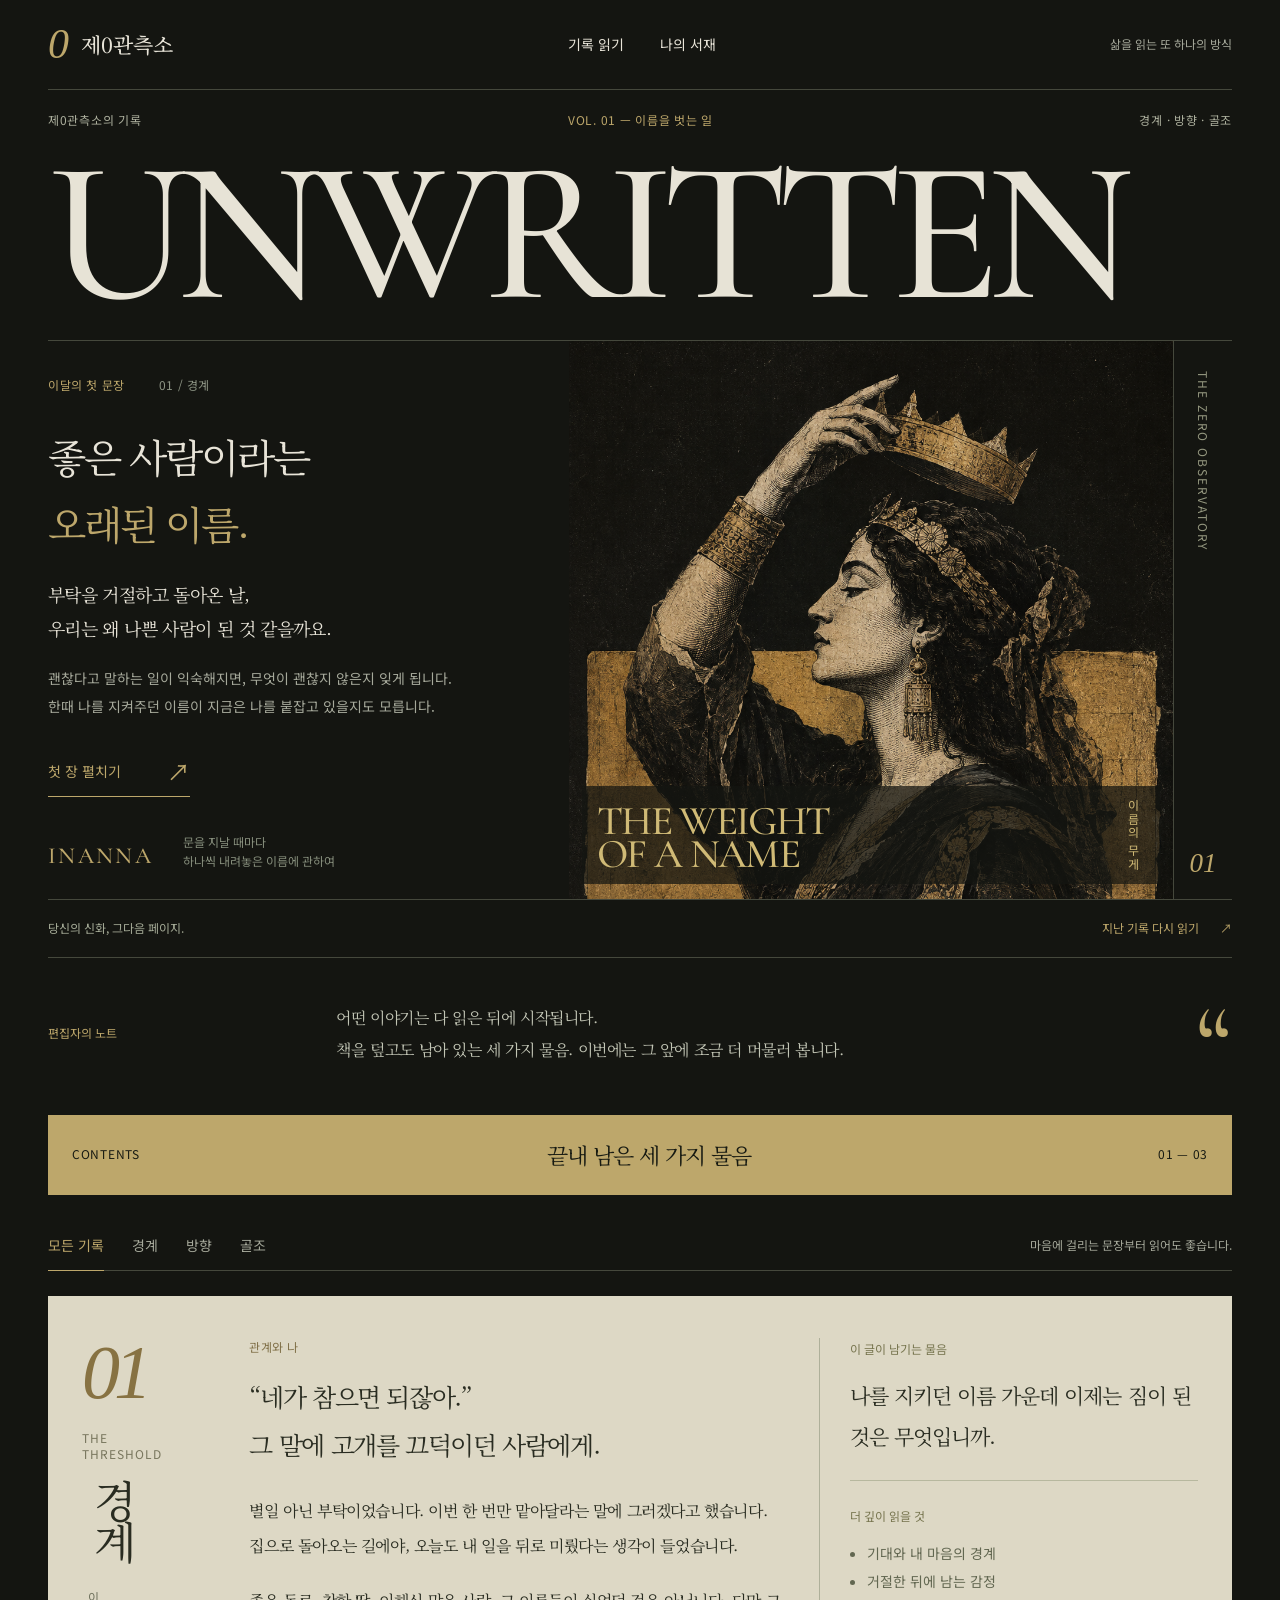
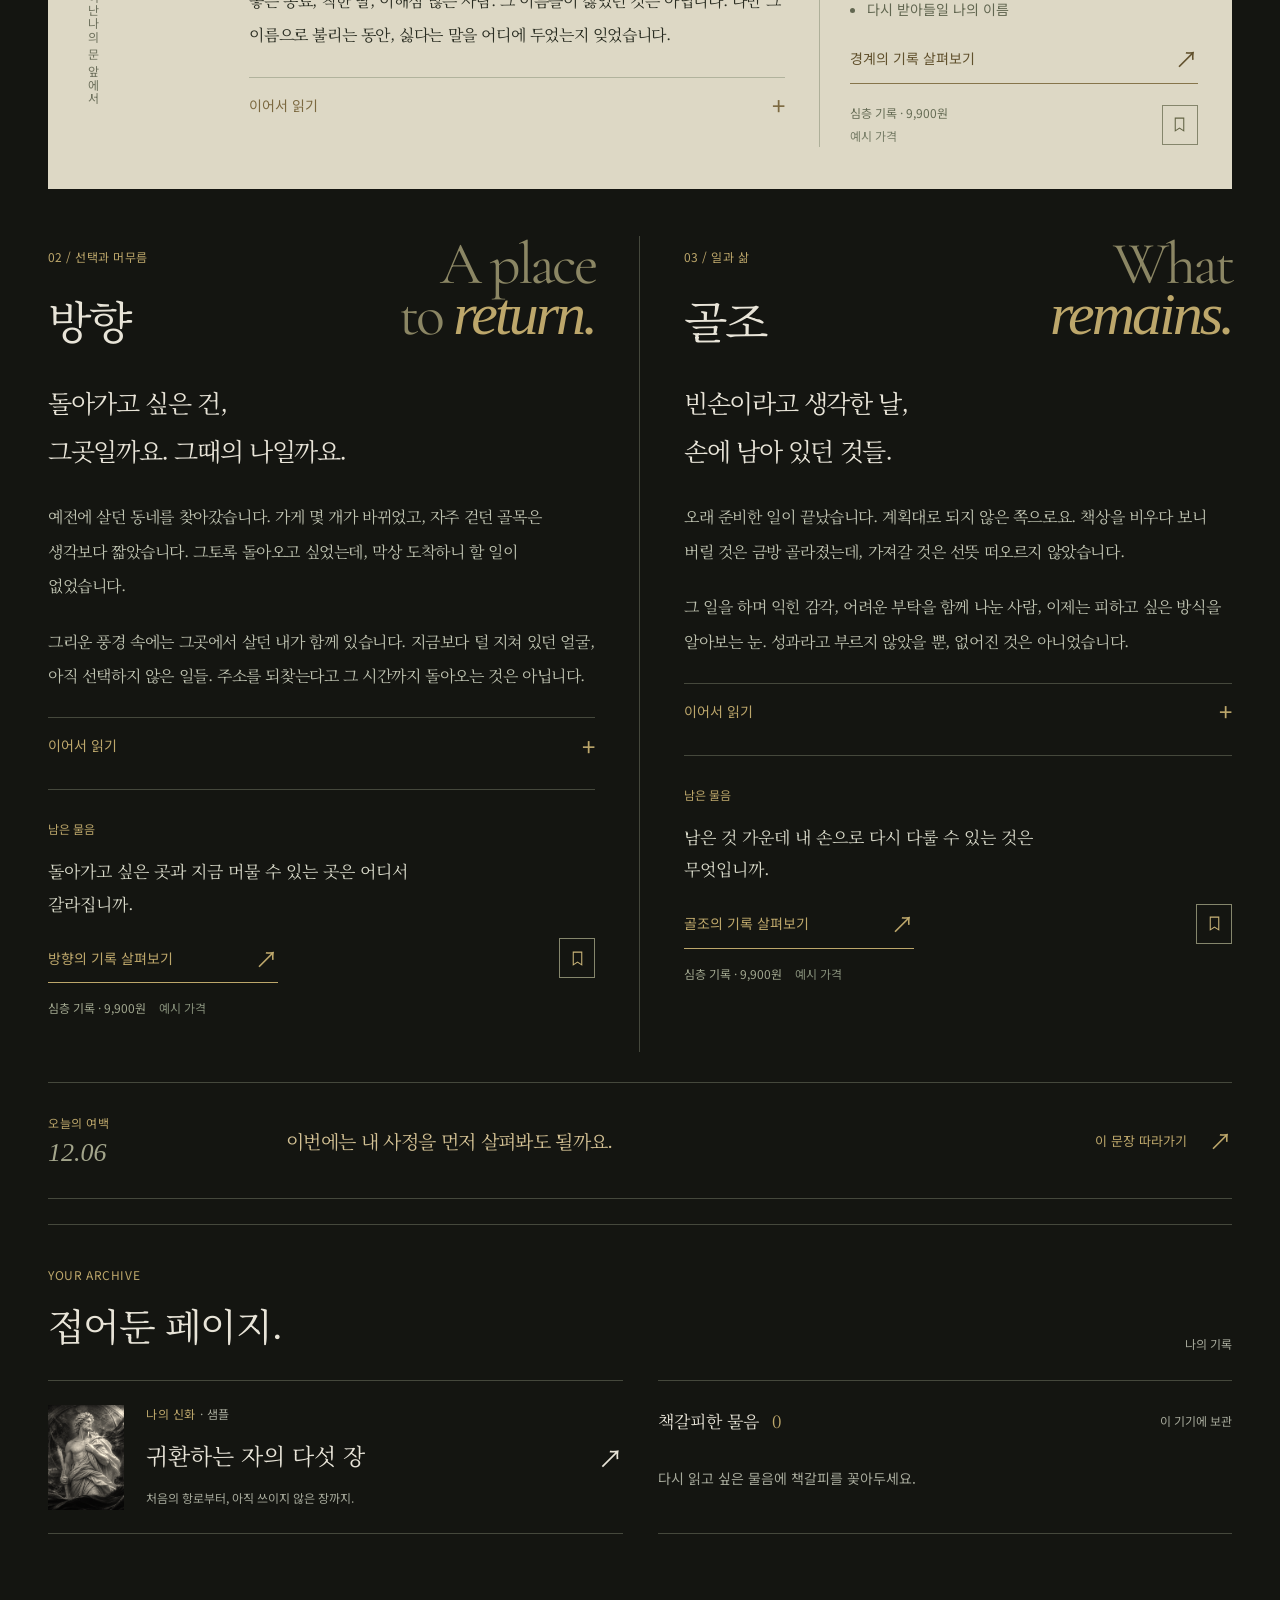
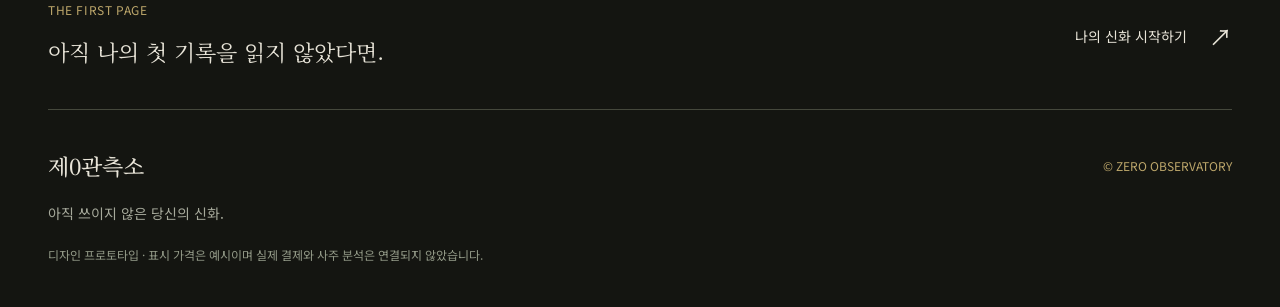
==== commit 5c25f83a: "Refine home into an engraved editorial reading experience" ====
--- a/index.html
+++ b/index.html
@@ -4,34 +4,36 @@
 <meta charset="utf-8"><meta name="viewport" content="width=device-width,initial-scale=1">
 <title>제0관측소 · 나의 다음 장</title>
 <meta name="description" content="끝난 신화에서 시작되는 새로운 물음. 경계, 방향, 골조의 기록으로 나의 다음 장을 탐색하세요.">
-<meta name="theme-color" content="#101f27">
+<meta name="theme-color" content="#141511">
 <link rel="preconnect" href="https://fonts.googleapis.com"><link rel="preconnect" href="https://fonts.gstatic.com" crossorigin>
 <link href="https://fonts.googleapis.com/css2?family=Cormorant+Garamond:wght@400;500;600&family=Noto+Sans+KR:wght@400;500;600;700&family=Noto+Serif+KR:wght@400;500;600&display=swap" rel="stylesheet">
 <link rel="stylesheet" href="home.css"><script src="home.js" defer></script>
 </head>
 <body>
 <a class="skip-link" href="#main">본문 바로가기</a>
-<header class="site-head"><div class="head-inner"><a class="brand" href="index.html" aria-label="제0관측소 홈"><span class="brand-symbol" aria-hidden="true">✳</span><span>제0관측소<small>ZERO OBSERVATORY</small></span></a><nav aria-label="메인"><a class="active" href="index.html" aria-current="page">홈</a><a href="#explore">항로 탐색</a><a href="#library">나의 기록</a></nav><a class="head-archive" href="#library"><span class="profile-icon" aria-hidden="true">나</span><span>나의 관측소</span></a></div></header>
+<header class="site-head wrap"><a class="brand" href="index.html"><span class="brand-zero" aria-hidden="true">0</span> 제0관측소</a><nav aria-label="메인"><a href="#explore">기록 읽기</a><a href="#library">나의 서재</a></nav><span class="head-caption">삶을 읽는 또 하나의 방식</span></header>
 <main id="main">
-<div class="home-top wrap"><p>당신의 이야기는 계속됩니다.</p><span>MY NEXT CHAPTER <span class="tiny-star" aria-hidden="true">✦</span></span></div>
-<section class="welcome wrap" aria-label="오늘의 관측소">
- <div class="daily"><img src="assets/ddcbf437386444.jpg" class="ocean" alt="잔잔한 빛이 흐르는 푸른 바다"><div class="daily-content"><p class="overline light"><span class="status-dot"></span> 오늘의 물음 <span class="daily-date"></span></p><h1>신화가 끝난 자리,<br>나의 다음 장이 시작됩니다.</h1><p class="daily-question">지금의 나에게 더 필요한 것은<br>떠날 용기일까요, 머물 기준일까요.</p><button class="button light-button" data-product="direction">이 물음의 답 찾으러 가기 <span aria-hidden="true">↗</span></button></div><div class="daily-bottom"><span>잠시 머물러, 오늘의 나를 읽는 시간</span><span aria-hidden="true">01 / 03</span></div></div>
- <a class="my-story" href="result.html"><div class="story-top"><p class="overline">MY MYTH</p><span class="sample-badge">샘플 기록</span></div><img src="assets/scene-return-v1.jpg" alt="오디세우스의 대리석 조각상" class="story-art"><div class="story-copy"><p class="story-chapter">당신을 닮은 신화</p><h2>귀환하는 자,<br>오디세우스</h2><p>떠돌던 시간에도,<br>방향은 남아 있었습니다.</p><span class="story-link">나의 신화 다시 읽기 <span aria-hidden="true">↗</span></span></div></a>
+<section class="cover wrap" aria-labelledby="cover-heading">
+ <div class="issue-line"><span>제0관측소의 기록</span><span>VOL. 01 — 이름을 벗는 일</span><span>경계 · 방향 · 골조</span></div>
+ <p class="masthead" aria-hidden="true">UNWRITTEN</p>
+ <div class="cover-layout">
+  <div class="cover-copy"><p class="eyebrow">이달의 첫 문장 <span>01 / 경계</span></p><h1 id="cover-heading">좋은 사람이라는<br><em>오래된 이름.</em></h1><p class="cover-lead">부탁을 거절하고 돌아온 날,<br>우리는 왜 나쁜 사람이 된 것 같을까요.</p><p class="cover-intro">괜찮다고 말하는 일이 익숙해지면, 무엇이 괜찮지 않은지 잊게 됩니다. 한때 나를 지켜주던 이름이 지금은 나를 붙잡고 있을지도 모릅니다.</p><a href="#boundary-reading" class="reading-link">첫 장 펼치기 <span aria-hidden="true">↗</span></a><div class="cover-credit"><span>INANNA</span><span>문을 지날 때마다<br>하나씩 내려놓은 이름에 관하여</span></div></div>
+  <figure class="cover-art"><img id="editorial-cover-image" src="assets/inanna-editorial-v2.png" alt="왕관을 벗어 드는 이난나의 형상을 검정과 금색 판화로 표현한 그림"><figcaption><span>THE WEIGHT<br>OF A NAME</span><span>이름의 무게</span></figcaption></figure>
+  <aside class="cover-margin"><span class="vertical-label">THE ZERO OBSERVATORY</span><span class="margin-number">01</span></aside>
+ </div>
+ <div class="cover-foot"><span>당신의 신화, 그다음 페이지.</span><a href="result.html">지난 기록 다시 읽기 <span aria-hidden="true">↗</span></a></div>
 </section>
-<section class="explore wrap section" id="explore">
- <header class="section-title"><div><p class="overline">BEYOND YOUR MYTH</p><h2>지금, 어떤 물음 앞에 있나요?</h2><p class="section-description">마음에 남은 물음에서 다음 항로를 찾아보세요.</p></div><span class="collection-count">세 가지 물음, 세 개의 항로</span></header>
- <div class="catalog-toolbar"><div class="filters" role="group" aria-label="항로 분류"><button type="button" data-filter="all" aria-pressed="true">전체 <span>3</span></button><button type="button" data-filter="boundary" aria-pressed="false">경계 <span class="filter-note">관계와 나</span></button><button type="button" data-filter="direction" aria-pressed="false">방향 <span class="filter-note">선택과 머무름</span></button><button type="button" data-filter="structure" aria-pressed="false">골조 <span class="filter-note">일과 삶</span></button></div><span class="catalog-note">심층 기록 컬렉션</span></div>
- <div class="products">
-  <article class="product" data-kind="boundary"><div class="product-visual"><button class="art-button" data-product="boundary" aria-label="경계 심층 기록 살펴보기"><img src="assets/scene-descent-v1.jpg" alt="붉은 천과 황금 문 사이의 이난나 조각상"><span class="art-shade"></span><span class="art-top"><span>CHAPTER I</span><span>INANNA</span></span><span class="art-name"><small>THE THRESHOLD</small><strong>경계</strong><em>내 것이 아닌 이름을 내려놓는 일</em></span></button><button class="bookmark" data-save="boundary" aria-label="경계 물음 담기" aria-pressed="false"><svg viewBox="0 0 24 24" fill="none" stroke="currentColor" stroke-width="1.5" aria-hidden="true"><path d="M6 3h12v18l-6-4-6 4z"/></svg></button></div><div class="product-copy"><p class="category">관계와 나 <span>심층 기록</span></p><button class="title-button" data-product="boundary"><h3>나를 지키던 이름 가운데<br>이제는 짐이 된 것은 무엇입니까.</h3></button><p class="product-description">역할과 기대 사이에서 나의 경계를 다시 긋기</p><div class="product-bottom"><span class="price">9,900<span>원</span><small>예시 가격</small></span><button data-product="boundary" class="text-link">기록 살펴보기 <span aria-hidden="true">↗</span></button></div></div></article>
-  <article class="product" data-kind="direction"><div class="product-visual"><button class="art-button" data-product="direction" aria-label="방향 심층 기록 살펴보기"><img src="assets/scene-return-v1.jpg" alt="청록빛 항해의 세계에 선 오디세우스 조각상"><span class="art-shade"></span><span class="art-top"><span>CHAPTER II</span><span>ODYSSEUS</span></span><span class="art-name"><small>THE COMPASS</small><strong>방향</strong><em>그리운 곳과 머물 곳을 구분하는 일</em></span></button><button class="bookmark" data-save="direction" aria-label="방향 물음 담기" aria-pressed="false"><svg viewBox="0 0 24 24" fill="none" stroke="currentColor" stroke-width="1.5" aria-hidden="true"><path d="M6 3h12v18l-6-4-6 4z"/></svg></button></div><div class="product-copy"><p class="category">선택과 머무름 <span>심층 기록</span></p><button class="title-button" data-product="direction"><h3>돌아가고 싶은 곳과 지금 머물 수<br>있는 곳은 어디서 갈라집니까.</h3></button><p class="product-description">그리움 너머, 지금의 내가 머물 자리를 찾기</p><div class="product-bottom"><span class="price">9,900<span>원</span><small>예시 가격</small></span><button data-product="direction" class="text-link">기록 살펴보기 <span aria-hidden="true">↗</span></button></div></div></article>
-  <article class="product" data-kind="structure"><div class="product-visual"><button class="art-button" data-product="structure" aria-label="골조 심층 기록 살펴보기"><img src="assets/scene-remains-v1.jpg" alt="보랏빛 고대 건축 속 길가메시 조각상"><span class="art-shade"></span><span class="art-top"><span>CHAPTER III</span><span>GILGAMESH</span></span><span class="art-name"><small>THE FOUNDATION</small><strong>골조</strong><em>남은 것으로 나의 세계를 세우는 일</em></span></button><button class="bookmark" data-save="structure" aria-label="골조 물음 담기" aria-pressed="false"><svg viewBox="0 0 24 24" fill="none" stroke="currentColor" stroke-width="1.5" aria-hidden="true"><path d="M6 3h12v18l-6-4-6 4z"/></svg></button></div><div class="product-copy"><p class="category">일과 삶 <span>심층 기록</span></p><button class="title-button" data-product="structure"><h3>남은 것 가운데 내 손으로<br>다시 다룰 수 있는 것은 무엇입니까.</h3></button><p class="product-description">내 손에 남은 가능성으로 삶의 기초를 세우기</p><div class="product-bottom"><span class="price">9,900<span>원</span><small>예시 가격</small></span><button data-product="structure" class="text-link">기록 살펴보기 <span aria-hidden="true">↗</span></button></div></div></article>
- </div><p id="filter-status" class="sr-only" role="status"></p>
-</section>
-<section class="library wrap section" id="library"><header class="section-title"><div><p class="overline">YOUR ARCHIVE</p><h2>언제든, 다시 펼칠 수 있도록.</h2></div><span class="collection-count">나의 기록</span></header><div class="archive-grid"><a class="archive-row" href="result.html"><img src="assets/scene-return-v1.jpg" alt=""><div><p class="overline">나의 신화 <span class="inline-sample">· 샘플</span></p><h3>귀환하는 자의 다섯 장</h3><p>처음의 항로부터, 아직 쓰이지 않은 장까지.</p></div><span aria-hidden="true" class="arrow">↗</span></a><div class="saved-panel"><div class="saved-head"><h3>마음에 남은 물음 <span id="saved-count">0</span></h3><span>이 기기에 보관</span></div><div id="saved-list"><p class="empty">기록의 책갈피를 눌러 물음을 담아보세요.</p></div></div></div></section>
-<section class="new-voyage wrap"><div><p class="overline">THE FIRST PAGE</p><h2>나의 신화, 처음부터 만나고 싶다면.</h2></div><a href="onboarding.html" class="text-link">새로운 신화 시작하기 <span aria-hidden="true">↗</span></a></section>
+<div class="editorial-note wrap"><p class="note-label">편집자의 노트</p><p>어떤 이야기는 다 읽은 뒤에 시작됩니다.<br>책을 덮고도 남아 있는 세 가지 물음. 이번에는 그 앞에 조금 더 머물러 봅니다.</p><span class="note-mark" aria-hidden="true">“</span></div>
+<section class="explore wrap" id="explore"><header class="contents-heading"><span>CONTENTS</span><h2>끝내 남은 세 가지 물음</h2><span>01 — 03</span></header><div class="catalog-toolbar"><div class="filters" role="group" aria-label="물음 분류"><button type="button" data-filter="all" aria-pressed="true">모든 기록</button><button type="button" data-filter="boundary" aria-pressed="false">경계</button><button type="button" data-filter="direction" aria-pressed="false">방향</button><button type="button" data-filter="structure" aria-pressed="false">골조</button></div><span class="catalog-note">마음에 걸리는 문장부터 읽어도 좋습니다.</span></div><div class="products essays">
+<article class="product essay essay-boundary" data-kind="boundary" id="boundary-reading" aria-labelledby="boundary-title"><div class="essay-spine"><span class="essay-no">01</span><p>THE<br>THRESHOLD</p><h3 id="boundary-title">경계</h3><span class="essay-myth">이난나의 문 앞에서</span></div><div class="essay-body"><p class="essay-kicker">관계와 나</p><h4>“네가 참으면 되잖아.”<br>그 말에 고개를 끄덕이던 사람에게.</h4><p>별일 아닌 부탁이었습니다. 이번 한 번만 맡아달라는 말에 그러겠다고 했습니다. 집으로 돌아오는 길에야, 오늘도 내 일을 뒤로 미뤘다는 생각이 들었습니다.</p><p>좋은 동료, 착한 딸, 이해심 많은 사람. 그 이름들이 싫었던 것은 아닙니다. 다만 그 이름으로 불리는 동안, 싫다는 말을 어디에 두었는지 잊었습니다.</p><details class="reading-more"><summary><span class="when-closed">이어서 읽기</span><span class="when-open">접어두기</span><span class="disclosure" aria-hidden="true">+</span></summary><div class="continued-prose"><p>이난나가 문 앞에서 내려놓은 것을, 이 기록은 오래 입은 역할에 겹쳐 읽습니다. 왕관을 벗는 일은 머리를 잃는 일이 아닙니다. 누군가의 기대를 내려놓는다고 해서, 그 사람을 소중히 여겼던 마음까지 사라지지는 않습니다.</p><p>이번에는 대답을 조금 늦춰봅니다. “내 일정을 보고 말해줄게.” 관계를 끊겠다는 선언 대신, 내 쪽의 사정을 확인할 짧은 시간을 마련하는 것입니다.</p><p>지키고 싶은 관계와 계속하고 싶지 않은 역할을 따로 적어봅니다. 두 목록이 반드시 같지는 않을 것입니다.</p></div></details></div><aside class="essay-question"><span class="question-label">이 글이 남기는 물음</span><p>나를 지키던 이름 가운데 이제는 짐이 된 것은 무엇입니까.</p><div class="essay-topics"><span>더 깊이 읽을 것</span><ul><li>기대와 내 마음의 경계</li><li>거절한 뒤에 남는 감정</li><li>다시 받아들일 나의 이름</li></ul></div><button data-product="boundary" class="reading-link">경계의 기록 살펴보기 <span aria-hidden="true">↗</span></button><div class="essay-save-row"><span>심층 기록 · 9,900원<small>예시 가격</small></span><button class="bookmark" data-save="boundary" aria-label="경계 물음 담기" aria-pressed="false"><svg viewBox="0 0 24 24" fill="none" stroke="currentColor" stroke-width="1.5" aria-hidden="true"><path d="M6 3h12v18l-6-4-6 4z"/></svg></button></div></aside></article>
+<article class="product essay essay-direction" data-kind="direction" aria-labelledby="direction-title"><header class="short-essay-head"><div><span class="essay-kicker">02 / 선택과 머무름</span><h3 id="direction-title">방향</h3></div><span class="short-english">A place<br>to <em>return.</em></span></header><div class="essay-body"><h4>돌아가고 싶은 건,<br>그곳일까요. 그때의 나일까요.</h4><p>예전에 살던 동네를 찾아갔습니다. 가게 몇 개가 바뀌었고, 자주 걷던 골목은 생각보다 짧았습니다. 그토록 돌아오고 싶었는데, 막상 도착하니 할 일이 없었습니다.</p><p>그리운 풍경 속에는 그곳에서 살던 내가 함께 있습니다. 지금보다 덜 지쳐 있던 얼굴, 아직 선택하지 않은 일들. 주소를 되찾는다고 그 시간까지 돌아오는 것은 아닙니다.</p><details class="reading-more"><summary><span class="when-closed">이어서 읽기</span><span class="when-open">접어두기</span><span class="disclosure" aria-hidden="true">+</span></summary><div class="continued-prose"><p>이 기록에서 귀환은 오래된 자리를 되찾는 일보다, 지금의 몸으로 머물 곳을 고르는 일에 가깝습니다. 그때는 좋았지만 지금은 감당하기 어려운 것, 그때는 몰랐지만 이제는 필요한 것을 나누어봅니다.</p><p>떠나온 곳을 좋아하는 마음은 남겨도 됩니다. 그 마음이 다음 주소까지 정하게 둘 필요는 없습니다.</p></div></details></div><div class="short-question"><span class="question-label">남은 물음</span><p>돌아가고 싶은 곳과 지금 머물 수 있는 곳은 어디서 갈라집니까.</p></div><div class="essay-purchase"><button data-product="direction" class="reading-link">방향의 기록 살펴보기 <span aria-hidden="true">↗</span></button><button class="bookmark" data-save="direction" aria-label="방향 물음 담기" aria-pressed="false"><svg viewBox="0 0 24 24" fill="none" stroke="currentColor" stroke-width="1.5" aria-hidden="true"><path d="M6 3h12v18l-6-4-6 4z"/></svg></button></div><p class="essay-price">심층 기록 · 9,900원 <span>예시 가격</span></p></article>
+<article class="product essay essay-structure" data-kind="structure" aria-labelledby="structure-title"><header class="short-essay-head"><div><span class="essay-kicker">03 / 일과 삶</span><h3 id="structure-title">골조</h3></div><span class="short-english">What<br><em>remains.</em></span></header><div class="essay-body"><h4>빈손이라고 생각한 날,<br>손에 남아 있던 것들.</h4><p>오래 준비한 일이 끝났습니다. 계획대로 되지 않은 쪽으로요. 책상을 비우다 보니 버릴 것은 금방 골라졌는데, 가져갈 것은 선뜻 떠오르지 않았습니다.</p><p>그 일을 하며 익힌 감각, 어려운 부탁을 함께 나눈 사람, 이제는 피하고 싶은 방식을 알아보는 눈. 성과라고 부르지 않았을 뿐, 없어진 것은 아니었습니다.</p><details class="reading-more"><summary><span class="when-closed">이어서 읽기</span><span class="when-open">접어두기</span><span class="disclosure" aria-hidden="true">+</span></summary><div class="continued-prose"><p>여기서 길가메시의 성벽은 남은 세계를 바라보는 장면으로 읽힙니다. 원하던 답을 얻지 못한 뒤에도, 손을 댈 수 있는 돌은 그 자리에 있습니다.</p><p>커다란 새 계획을 세우기 전에, 이번 주에 다시 쓸 수 있는 것부터 적습니다. 익숙한 기술 하나, 연락할 사람 하나, 비워둘 수 있는 시간 하나. 처음 놓을 돌은 그 정도 크기여도 됩니다.</p></div></details></div><div class="short-question"><span class="question-label">남은 물음</span><p>남은 것 가운데 내 손으로 다시 다룰 수 있는 것은 무엇입니까.</p></div><div class="essay-purchase"><button data-product="structure" class="reading-link">골조의 기록 살펴보기 <span aria-hidden="true">↗</span></button><button class="bookmark" data-save="structure" aria-label="골조 물음 담기" aria-pressed="false"><svg viewBox="0 0 24 24" fill="none" stroke="currentColor" stroke-width="1.5" aria-hidden="true"><path d="M6 3h12v18l-6-4-6 4z"/></svg></button></div><p class="essay-price">심층 기록 · 9,900원 <span>예시 가격</span></p></article></div><p id="filter-status" class="sr-only" role="status"></p></section>
+<aside class="daily-note wrap daily" aria-label="오늘의 여백"><div><span class="overline">오늘의 여백</span><span class="daily-date"></span></div><p class="daily-question">이번에는 내 사정을 먼저 살펴봐도 될까요.</p><button type="button" data-product="boundary" class="text-link">이 문장 따라가기 <span aria-hidden="true">↗</span></button></aside>
+<section class="library wrap section" id="library"><header class="section-title"><div><p class="overline">YOUR ARCHIVE</p><h2>접어둔 페이지.</h2></div><span class="collection-count">나의 기록</span></header><div class="archive-grid"><a class="archive-row" href="result.html"><img src="assets/scene-return-v1.jpg" alt=""><div><p class="overline">나의 신화 <span class="inline-sample">· 샘플</span></p><h3>귀환하는 자의 다섯 장</h3><p>처음의 항로부터, 아직 쓰이지 않은 장까지.</p></div><span aria-hidden="true" class="arrow">↗</span></a><div class="saved-panel"><div class="saved-head"><h3>책갈피한 물음 <span id="saved-count">0</span></h3><span>이 기기에 보관</span></div><div id="saved-list"><p class="empty">다시 읽고 싶은 물음에 책갈피를 꽂아두세요.</p></div></div></div></section>
+<section class="new-voyage wrap"><div><p class="overline">THE FIRST PAGE</p><h2>아직 나의 첫 기록을 읽지 않았다면.</h2></div><a href="onboarding.html" class="text-link">나의 신화 시작하기 <span aria-hidden="true">↗</span></a></section>
 </main>
 <footer class="site-footer"><div class="wrap"><a class="brand" href="index.html"><span class="brand-symbol" aria-hidden="true">✳</span><span>제0관측소<small>ZERO OBSERVATORY</small></span></a><p>아직 쓰이지 않은 당신의 신화.</p><small>디자인 프로토타입 · 표시 가격은 예시이며 실제 결제와 사주 분석은 연결되지 않았습니다.</small><span class="footer-mark">© ZERO OBSERVATORY</span></div></footer>
-<nav class="mobile-nav" aria-label="모바일 메인"><a class="active" href="index.html" aria-current="page"><span aria-hidden="true">⌂</span>홈</a><a href="#explore"><span aria-hidden="true">✧</span>항로 탐색</a><a href="#library"><span aria-hidden="true">▤</span>나의 기록</a></nav>
-<dialog id="product-dialog" aria-labelledby="dialog-title"><button class="close" aria-label="닫기" type="button">×</button><div class="dialog-art"><img id="dialog-image" alt=""><span id="dialog-art-name"></span></div><div class="dialog-copy"><p id="dialog-category" class="overline"></p><h2 id="dialog-title"></h2><p id="dialog-question"></p><div class="included"><h3>이 기록에서 마주할 것</h3><ol id="dialog-topics"></ol></div><a id="sample-link" class="sample-link" href="result.html">연결된 신화 먼저 읽기 <span aria-hidden="true">↗</span></a><div class="purchase-price"><span>심층 기록 한 편 <small>예시 가격</small></span><strong>9,900<span>원</span></strong></div><button id="purchase-button" class="button dark-button" type="button">이 물음의 기록 구매하기 <span aria-hidden="true">↗</span></button><button id="save-question" class="save-button" type="button">이 물음 담아두기</button><p id="save-status" role="status"></p><div id="checkout-preview" hidden><p class="overline">구매 미리보기</p><h3>당신의 다음 장을 준비하고 있어요.</h3><p>심층 기록과 결제는 아직 준비 중입니다.<br>물음을 담아두고 연결된 신화를 먼저 읽어보세요.</p><button id="checkout-back" type="button" class="text-link">상세로 돌아가기 <span aria-hidden="true">↗</span></button></div></div></dialog>
+<nav class="mobile-nav" aria-label="모바일 메인"><a class="active" href="index.html" aria-current="page"><span aria-hidden="true">⌂</span>홈</a><a href="#explore"><span aria-hidden="true">✧</span>기록 읽기</a><a href="#library"><span aria-hidden="true">▤</span>나의 서재</a></nav>
+<dialog id="product-dialog" aria-labelledby="dialog-title"><button class="close" aria-label="닫기" type="button">×</button><div class="dialog-art"><img id="dialog-image" alt=""><span id="dialog-art-name"></span></div><div class="dialog-copy"><p id="dialog-category" class="overline"></p><h2 id="dialog-title"></h2><p id="dialog-question"></p><div class="dialog-excerpt"><span>기록의 첫 문장</span><p id="dialog-excerpt"></p></div><div class="included"><h3>이 기록에서 마주할 것</h3><ol id="dialog-topics"></ol></div><a id="sample-link" class="sample-link" href="result.html">연결된 신화 먼저 읽기 <span aria-hidden="true">↗</span></a><div class="purchase-price"><span>심층 기록 한 편 <small>예시 가격</small></span><strong>9,900<span>원</span></strong></div><button id="purchase-button" class="button dark-button" type="button">이 물음의 기록 구매하기 <span aria-hidden="true">↗</span></button><button id="save-question" class="save-button" type="button">이 물음 담아두기</button><p id="save-status" role="status"></p><div id="checkout-preview" hidden><p class="overline">구매 미리보기</p><h3>당신의 다음 장을 준비하고 있어요.</h3><p>심층 기록과 결제는 아직 준비 중입니다.<br>물음을 담아두고 연결된 신화를 먼저 읽어보세요.</p><button id="checkout-back" type="button" class="text-link">상세로 돌아가기 <span aria-hidden="true">↗</span></button></div></div></dialog>
 <div id="toast" class="toast" role="status"></div>
 </body></html>
--- a/home.css
+++ b/home.css
@@ -1,6 +1,11 @@
-:root{--ink:#192a30;--muted:#687477;--gold:#a48952;--paper:#f7f7f2;--line:#d9ddda;--navy:#101f27;--serif:'Noto Serif KR',serif;--sans:'Noto Sans KR',sans-serif}*{box-sizing:border-box}html{scroll-behavior:smooth;scroll-padding-top:100px}body{margin:0;background:var(--paper);color:var(--ink);font:16px/1.7 var(--sans);-webkit-font-smoothing:antialiased}a{color:inherit;text-decoration:none}button{font:inherit;color:inherit;cursor:pointer;border:0;background:none}button,a{-webkit-tap-highlight-color:transparent}button:focus-visible,a:focus-visible{outline:2px solid var(--gold);outline-offset:5px}h1,h2,h3,p{margin:0}h1,h2,h3{font-family:var(--serif);font-weight:500;word-break:keep-all}img{display:block;max-width:100%}[hidden]{display:none!important}.wrap{width:min(1280px,calc(100% - 96px));margin-inline:auto}.overline{font:500 12px/1.5 var(--sans);letter-spacing:.13em;color:var(--gold)}.site-head{height:96px;background:var(--navy);color:#f4f3e9}.head-inner{height:100%;width:min(1440px,calc(100% - 96px));margin:auto;display:flex;align-items:center;justify-content:space-between}.brand{display:inline-flex;align-items:center;gap:12px;font:500 23px/1.6 var(--serif);letter-spacing:.03em}.brand-symbol{color:#c4b080;font:42px/1 Georgia,serif}.brand small{display:block;font:10px/1.5 var(--sans);letter-spacing:.2em;color:#a2aeb1}.site-head nav{display:flex;height:100%;gap:42px;align-items:center}.site-head nav a{font-size:15px;color:#9eacb1;height:100%;display:flex;align-items:center;position:relative}.site-head nav a.active{color:#e6dbc0}.site-head nav a.active:after{content:'';position:absolute;bottom:0;left:0;right:0;height:2px;background:#c4b080}.head-archive{display:flex;align-items:center;gap:11px;font-size:14px;color:#cad1d0}.profile-icon{display:grid;place-items:center;border:1px solid #57676c;border-radius:50%;width:33px;height:33px;font-size:12px}.home-top{padding-block:29px 21px;display:flex;justify-content:space-between;align-items:center}.home-top p{font-size:16px}.home-top>span{font-size:11px;letter-spacing:.16em;color:#778184}.tiny-star{color:var(--gold);padding-left:12px}.welcome{display:grid;grid-template-columns:minmax(0,1.95fr) minmax(0,1fr);gap:20px}.daily{min-height:390px;position:relative;isolation:isolate;overflow:hidden;background:#193b44;color:#fff}.ocean{position:absolute;inset:0;z-index:-2;object-fit:cover;object-position:center 62%;height:100%;width:100%;filter:brightness(.58) saturate(.8)}.daily:after{content:'';position:absolute;inset:0;background:linear-gradient(90deg,#092831d4,transparent),linear-gradient(0deg,#0c2a3690,transparent 55%);z-index:-1}.daily-content{padding:32px 38px}.overline.light{color:#d7dbc9;display:flex;align-items:center;gap:8px;letter-spacing:.04em}.status-dot{height:5px;width:5px;display:inline-block;background:#d4be8b;border-radius:50%}.daily-date{margin-left:8px;font-size:11px;color:#a8bec3}.daily h1{font-size:32px;line-height:1.65;letter-spacing:-.04em;margin:18px 0 12px}.daily-question{font-size:14px;color:#d0dcdb;line-height:1.9}.button{display:inline-flex;align-items:center;justify-content:center;gap:24px;min-height:48px;padding:13px 20px;font-size:14px;transition:background .2s}.light-button{background:#f0eddf;color:#23373b;margin-top:25px}.light-button:hover{background:#fff}.button span{font-size:19px}.daily-bottom{border-top:1px solid #ffffff2a;display:flex;justify-content:space-between;padding:13px 38px;font-size:11px;color:#abc2c6;letter-spacing:.025em}.my-story{position:relative;overflow:hidden;background:#e8ebe4;isolation:isolate;padding:28px;min-height:390px}.story-top{display:flex;align-items:center;justify-content:space-between;position:relative;z-index:2}.sample-badge{font-size:11px;border:1px solid #83918e70;padding:2px 7px;color:#5c6c6f}.story-art{position:absolute;right:-22%;top:13%;width:98%;height:100%;object-fit:cover;object-position:50% 10%;mix-blend-mode:multiply;opacity:.68;z-index:-2}.my-story:after{content:'';position:absolute;inset:0;background:linear-gradient(90deg,#e8ebe4 3%,#e8ebe4e8 25%,#e8ebe433 75%),linear-gradient(0deg,#e8ebe4,transparent 55%);z-index:-1}.story-copy{position:relative;padding-top:40px;z-index:1}.story-chapter{font-size:12px;color:#657570}.story-copy h2{font-size:28px;line-height:1.55;margin:9px 0 14px;letter-spacing:-.04em}.story-copy>p:not(.story-chapter){font-size:13px;color:#596b6b}.story-link{border-bottom:1px solid #8f9e94;display:flex;gap:24px;align-items:center;justify-content:space-between;font-size:13px;padding:20px 0 10px;max-width:210px}.story-link>span{font-size:20px}.section{padding-top:64px}.section-title{display:flex;justify-content:space-between;align-items:end;gap:24px}.section-title h2{font-size:28px;line-height:1.6;letter-spacing:-.055em;margin-top:9px}.section-description{font-size:14px;color:var(--muted);margin-top:9px}.collection-count{font-size:12px;color:#7c8584}.catalog-toolbar{display:flex;align-items:center;justify-content:space-between;border-bottom:1px solid var(--line);margin:26px 0 25px}.filters{display:flex;gap:26px}.filters button{padding:12px 0 16px;font-size:14px;border-bottom:2px solid transparent;margin-bottom:-1px;white-space:nowrap;color:#687579}.filters button[aria-pressed=true]{border-color:var(--ink);color:var(--ink);font-weight:600}.filters button>span{font-size:11px;margin-left:4px;color:#8b9492;font-weight:400}.filters button:first-child>span{font:12px Georgia,serif;color:var(--gold)}.catalog-note{font-size:12px;color:#858f8d}.products{display:grid;grid-template-columns:repeat(3,minmax(0,1fr));gap:25px}.product-visual{position:relative;background:#152027;overflow:hidden}.art-button{position:relative;display:block;width:100%;padding:0;aspect-ratio:1.07;overflow:hidden;color:#fff;text-align:left}.art-button img{width:100%;height:100%;object-fit:cover;object-position:center 27%;transition:transform .5s}.art-button:hover img{transform:scale(1.04)}.art-shade{position:absolute;inset:0;background:linear-gradient(0deg,#100e18e8,transparent 57%),linear-gradient(180deg,#06091477,transparent 30%)}.art-top{position:absolute;left:22px;right:22px;top:18px;display:flex;justify-content:space-between;font:10px/1.5 var(--sans);letter-spacing:.16em;color:#e8dcc8}.art-name{position:absolute;bottom:28px;left:27px}.art-name small{display:block;font:11px var(--sans);letter-spacing:.18em;color:#cbbd9c}.art-name strong{display:block;font:500 38px/1.8 var(--serif);letter-spacing:.08em}.art-name em{font:400 12px var(--sans);color:#d5d1cb}.bookmark{position:absolute;right:16px;bottom:24px;display:grid;place-items:center;width:38px;height:38px;color:#ece8df;border:1px solid #ffffff59;border-radius:50%;background:#1b1e2770}.bookmark svg{width:17px;height:17px}.bookmark[aria-pressed=true]{color:#ddc28c;background:#27291ed9;border-color:#cbb37b}.bookmark[aria-pressed=true] svg{fill:#cbb37b}.product-copy{padding-top:19px}.category{color:#816b3b;font-size:12px;display:flex;gap:9px;align-items:center}.category span{font-size:11px;color:#85908a;border-left:1px solid var(--line);padding-left:9px}.title-button{padding:0;text-align:left;margin:10px 0;display:block}.product h3{font-size:19px;line-height:1.9;letter-spacing:-.055em}.product-description{font-size:12px;color:#77817d;word-break:keep-all}.product-bottom{border-top:1px solid var(--line);display:flex;align-items:center;justify-content:space-between;margin-top:20px;padding-top:16px;gap:12px}.price{font-size:18px;font-weight:600;letter-spacing:-.03em}.price>span{font-size:12px;font-weight:400;margin-left:3px}.price>small{font-size:10px;font-weight:400;color:#8b938b;margin-left:7px}.text-link{display:inline-flex;align-items:center;justify-content:space-between;gap:18px;font-size:13px;padding:0}.text-link>span{font-size:20px}.text-link:hover{color:#9b7d3f}.library{padding-top:72px}.archive-grid{display:grid;grid-template-columns:1fr 1fr;gap:28px;margin-top:25px}.archive-row{display:flex;gap:22px;align-items:center;border:1px solid var(--line);padding:22px}.archive-row img{width:80px;height:108px;object-fit:cover}.archive-row h3{font-size:20px;margin:10px 0 6px}.archive-row p:not(.overline){font-size:12px;color:var(--muted)}.inline-sample{letter-spacing:0;color:#85908a}.arrow{font-size:24px;margin-left:auto}.saved-panel{border-block:1px solid var(--line);padding:22px 0}.saved-head{display:flex;align-items:center;justify-content:space-between}.saved-head h3{font-family:var(--sans);font-size:15px}.saved-head h3 span{font:14px Georgia,serif;color:var(--gold);margin-left:5px}.saved-head>span{font-size:11px;color:#89918b}.empty{font-size:13px;color:#7d8983;padding-top:28px}.saved-row{display:flex;align-items:center;border-bottom:1px solid #e2e4dc;gap:12px;padding-top:12px;padding-bottom:8px}.saved-row button:first-child{text-align:left;flex:1;padding:0;font-size:13px}.saved-row button:last-child{font-size:12px;color:#7f8884}.new-voyage{border-block:1px solid var(--line);display:flex;justify-content:space-between;align-items:center;padding-block:30px;margin-top:48px;margin-bottom:64px;gap:24px}.new-voyage h2{font-size:21px;margin-top:8px;letter-spacing:-.04em}.site-footer{background:var(--navy);color:#e2e6df;padding:40px 0}.site-footer .wrap{position:relative}.site-footer .brand{font-size:19px}.site-footer .brand-symbol{font-size:35px}.site-footer p{font-size:12px;color:#a2afaf;margin:18px 0 25px}.site-footer>.wrap>small{font-size:11px;color:#8c9d9f;display:block}.footer-mark{position:absolute;top:13px;right:0;font:10px var(--sans);letter-spacing:.12em;color:#819497}.mobile-nav{display:none}dialog{position:fixed;width:min(890px,calc(100% - 40px));max-height:90dvh;padding:0;border:1px solid #687575;background:var(--paper);color:var(--ink);overflow:auto}dialog[open]{display:grid;grid-template-columns:40% 60%}dialog::backdrop{background:#07141cbd;backdrop-filter:blur(6px)}.close{position:absolute;top:10px;right:13px;z-index:3;font-size:27px;width:36px;height:36px;background:var(--paper);border-radius:50%;line-height:1}.dialog-art{position:relative;min-height:670px;overflow:hidden;background:var(--navy)}#dialog-image{height:100%;width:100%;object-fit:cover;position:absolute}.dialog-art:after{content:'';position:absolute;inset:0;background:linear-gradient(0deg,#10131adc,transparent 50%)}#dialog-art-name{position:absolute;bottom:45px;left:30px;z-index:1;color:#f7efe0;font:42px var(--serif)}.dialog-copy{position:relative;padding:40px 36px}.dialog-copy h2{font-size:27px;line-height:1.65;margin:13px 0 15px;white-space:pre-line;letter-spacing:-.04em}#dialog-question{font-size:14px;color:#68736c;word-break:keep-all;line-height:1.9}.included{border-top:1px solid var(--line);margin-top:22px;padding-top:18px}.included h3{font-family:var(--sans);font-size:14px}.included ol{padding-left:21px;font-size:14px;line-height:2;color:#627169}.sample-link{display:flex;align-items:center;justify-content:space-between;font-size:13px;color:#816c43;padding:4px 0 20px;border-bottom:1px solid var(--line)}.purchase-price{display:flex;align-items:center;justify-content:space-between;margin:20px 0}.purchase-price>span{font-size:14px}.purchase-price small{display:block;font-size:11px;color:#7f8980}.purchase-price strong{font-size:23px;font-weight:500}.purchase-price strong span{font-size:14px;margin-left:4px}.dark-button{width:100%;background:var(--navy);color:#eee9d8;justify-content:space-between}.dark-button:hover{background:#2a434a}.save-button{width:100%;border:1px solid var(--line);padding:10px;margin-top:10px;font-size:13px}#save-status{font-size:12px;min-height:20px;color:#587063;margin-top:10px}#checkout-preview{position:absolute;inset:0;z-index:2;background:var(--paper);padding:70px 36px;display:flex;flex-direction:column;justify-content:center}#checkout-preview h3{font-size:27px;line-height:1.8;margin:18px 0}#checkout-preview>p:not(.overline){font-size:14px;color:var(--muted);line-height:2}#checkout-back{margin-top:36px;align-self:start}.toast{position:fixed;bottom:28px;left:50%;transform:translate(-50%,20px);background:var(--navy);border:1px solid #7a8783;color:#f3efdf;font-size:14px;padding:13px 24px;z-index:10;opacity:0;pointer-events:none;transition:opacity .2s,transform .2s;max-width:calc(100% - 32px);width:max-content}.toast.visible{opacity:1;transform:translate(-50%,0)}.skip-link{position:fixed;top:-60px;left:20px;z-index:20;background:var(--paper);padding:8px 16px}.skip-link:focus{top:10px}.sr-only{position:absolute;width:1px;height:1px;overflow:hidden;clip-path:inset(50%)}@media(min-width:1450px){.daily{min-height:412px}.daily-content{padding:36px 42px}.daily h1{font-size:35px}.daily-bottom{padding-inline:42px}.my-story{padding:32px}.story-copy{padding-top:44px}}
-@media(max-width:1050px){.wrap,.head-inner{width:calc(100% - 56px)}.daily h1{font-size:27px}.daily-content{padding:28px}.daily-bottom{padding-inline:28px}.my-story{padding:23px}.story-copy h2{font-size:25px}.products{gap:18px}.product h3{font-size:17px}.filter-note{display:none}.product-description{min-height:3.4em}.price>small{display:block;margin:0}.archive-row{padding:16px;gap:14px}.archive-row h3{font-size:17px}.archive-row img{width:60px;height:95px}.art-name{left:20px;bottom:22px}.art-name strong{font-size:32px}.art-name em{font-size:11px}.art-top{font-size:9px}.bookmark{right:12px;bottom:18px;width:32px;height:32px}}
-@media(max-width:760px){html{scroll-padding-top:28px}.wrap,.head-inner{width:calc(100% - 40px)}.site-head{height:79px}.site-head nav{display:none}.brand{font-size:20px}.brand-symbol{font-size:34px}.brand small{font-size:8px}.head-archive>span:last-child{display:none}.home-top{padding-block:23px 16px}.home-top p{font-size:14px}.home-top>span{font-size:9px;letter-spacing:.08em}.tiny-star{display:none}.welcome{grid-template-columns:1fr;gap:14px}.daily{min-height:0}.daily-content{padding:27px 25px}.daily h1{font-size:27px;margin-top:20px}.daily-question{font-size:14px}.light-button{margin-top:24px;font-size:13px}.daily-bottom{padding:12px 25px;font-size:10px}.my-story{min-height:0;padding:20px 23px}.story-top{justify-content:start;gap:12px}.story-top .overline{font-size:10px}.sample-badge{font-size:10px}.story-art{width:46%;height:170%;top:-25%;right:0;object-position:center 35%}.my-story:after{background:linear-gradient(90deg,#e8ebe4 30%,#e8ebe4e3 56%,#e8ebe450)}.story-copy{padding-top:10px}.story-chapter,.story-copy>p:not(.story-chapter){display:none}.story-copy h2{font-size:23px;margin:0 0 8px}.story-copy h2 br{display:none}.story-link{max-width:185px;padding:0 0 6px;font-size:12px}.section{padding-top:43px}.section-title h2{font-size:24px;letter-spacing:-.06em}.section-description{font-size:13px}.collection-count,.catalog-note{display:none}.catalog-toolbar{margin-top:19px;margin-bottom:21px}.filters{gap:27px}.filters button{font-size:14px}.filters button>span{font-size:11px}.products{grid-template-columns:1fr;gap:34px}.art-button{aspect-ratio:1.25}.art-button img{object-position:center 28%}.art-name{bottom:25px;left:26px}.art-name strong{font-size:39px}.art-name small{font-size:11px}.art-name em{font-size:12px}.art-top{top:19px;left:23px;right:23px;font-size:10px}.bookmark{bottom:24px;right:21px;width:38px;height:38px}.product-copy{padding-top:17px}.product h3{font-size:21px;line-height:1.85}.product-description{font-size:13px;min-height:0}.product-bottom{margin-top:18px;padding-top:15px}.price{font-size:19px}.price>small{display:inline;margin-left:8px}.text-link{font-size:13px}.library{padding-top:52px}.archive-grid{grid-template-columns:1fr;gap:25px;margin-top:22px}.archive-row{padding:18px}.archive-row h3{font-size:19px}.archive-row img{width:65px}.archive-row p:not(.overline){font-size:11px}.saved-panel{padding:21px 0}.empty{padding:22px 0 6px}.new-voyage{display:block;margin-top:32px;margin-bottom:42px;padding-block:25px}.new-voyage h2{font-size:19px}.new-voyage .text-link{margin-top:20px}.site-footer{padding:30px 0 112px}.footer-mark{position:static;display:block;margin-top:18px;font-size:9px}.site-footer>.wrap>small{font-size:10px;max-width:31em}.mobile-nav{position:fixed;bottom:0;left:0;right:0;display:flex;align-items:center;justify-content:space-around;background:#f7f7f2f5;border-top:1px solid var(--line);z-index:5;backdrop-filter:blur(12px);padding:9px 15px calc(9px + env(safe-area-inset-bottom))}.mobile-nav a{display:flex;align-items:center;flex-direction:column;font-size:10px;color:#788783;min-width:72px}.mobile-nav a>span{font:23px/1.3 Georgia,serif}.mobile-nav a.active{color:#243c3e}.toast{bottom:85px;font-size:12px}dialog{width:calc(100% - 24px);max-height:92dvh}dialog[open]{display:block}.dialog-art{height:210px;min-height:0}#dialog-image{object-position:center 28%}#dialog-art-name{font-size:32px;bottom:22px;left:24px}.dialog-copy{padding:25px 24px}.dialog-copy h2{font-size:25px}.dialog-copy .overline{font-size:11px}#checkout-preview{padding:35px 24px;min-height:530px}.close{position:sticky;display:block;margin:10px 10px -46px auto;top:10px;right:auto}.daily-date{font-size:10px}}
+:root{--ink:#e8e4d8;--muted:#a6a99b;--gold:#bda76b;--paper:#141511;--line:#45483c;--serif:'Noto Serif KR',serif;--sans:'Noto Sans KR',sans-serif;--display:'Cormorant Garamond',Georgia,serif}*{box-sizing:border-box}html{scroll-behavior:smooth;scroll-padding-top:32px}body{margin:0;background:var(--paper);color:var(--ink);font:16px/1.9 var(--sans);-webkit-font-smoothing:antialiased}a{color:inherit;text-decoration:none}button{font:inherit;color:inherit;cursor:pointer;border:0;background:none}button,a{-webkit-tap-highlight-color:transparent}button:focus-visible,a:focus-visible,summary:focus-visible{outline:2px solid var(--gold);outline-offset:6px}h1,h2,h3,p,figure{margin:0}h1,h2,h3{font-family:var(--serif);font-weight:400;word-break:keep-all}img{display:block;max-width:100%}[hidden]{display:none!important}.wrap{width:min(1320px,calc(100% - 96px));margin-inline:auto}.site-head{display:flex;align-items:center;justify-content:space-between;min-height:90px;border-bottom:1px solid var(--line);gap:28px}.brand{display:inline-flex;align-items:center;gap:11px;font:500 21px var(--serif);white-space:nowrap}.brand-zero{font:italic 42px/.9 var(--display);color:var(--gold);margin-right:1px}.site-head nav{display:flex;gap:36px;font-size:14px}.site-head nav a:hover{color:var(--gold)}.head-caption{font-size:12px;color:var(--muted)}.issue-line{display:flex;justify-content:space-between;gap:20px;padding:19px 0 22px;font-size:12px;letter-spacing:.06em;color:#aeb19f}.issue-line span:nth-child(2){color:var(--gold)}.masthead{font:500 clamp(70px,15.7vw,220px)/.79 var(--display);letter-spacing:-.065em;color:#e7e3d6;white-space:nowrap;padding-bottom:27px;border-bottom:1px solid var(--line)}.cover-layout{position:relative;display:grid;grid-template-columns:44% 51% 5%;min-height:554px;border-bottom:1px solid var(--line)}.cover-copy{padding:34px 34px 29px 0;position:relative;z-index:1;display:flex;flex-direction:column;align-items:start}.eyebrow,.overline{font:400 12px/1.6 var(--sans);letter-spacing:.05em;color:var(--gold)}.eyebrow{display:flex;gap:34px}.eyebrow span{color:#8e9585}.cover-copy h1{font-size:clamp(30px,3.1vw,44px);line-height:1.7;letter-spacing:-.055em;margin:28px 0 20px}.cover-copy h1 em{font-style:normal;color:var(--gold)}.cover-lead{font-family:var(--serif);font-size:18px;line-height:1.9;letter-spacing:-.035em}.cover-intro{font-size:14px;color:var(--muted);line-height:2;max-width:29em;margin-top:19px;word-break:keep-all}.reading-link{display:inline-flex;gap:46px;justify-content:space-between;align-items:center;padding:12px 0 11px;border-bottom:1px solid var(--gold);font-size:14px;color:var(--gold);margin-top:26px}.reading-link span{font-size:23px;line-height:1}.reading-link:hover{color:#f4e8c3;border-color:#f4e8c3}.cover-credit{margin-top:auto;padding-top:35px;display:flex;gap:30px;align-items:end;width:100%}.cover-credit>span:first-child{font:500 23px var(--display);letter-spacing:.1em;color:var(--gold)}.cover-credit>span:last-child{font-size:12px;line-height:1.6;color:#868e7c}.cover-art{position:relative;overflow:hidden;min-width:0;background:#171711}.cover-art img{width:100%;height:100%;position:absolute;object-fit:cover;object-position:center 38%;filter:sepia(.65) saturate(.5) brightness(.8)}.cover-art figcaption{position:absolute;left:23px;right:23px;bottom:25px;color:#d0ba76;display:flex;justify-content:space-between;align-items:end}.cover-art figcaption>span:first-child{font:500 41px/.8 var(--display);letter-spacing:-.04em}.cover-art figcaption>span:last-child{font-size:12px;writing-mode:vertical-rl;letter-spacing:.13em}.cover-margin{border-left:1px solid var(--line);display:flex;align-items:center;justify-content:space-between;flex-direction:column;padding:30px 0 20px}.vertical-label{writing-mode:vertical-rl;letter-spacing:.16em;font-size:12px;color:#94977f}.margin-number{font:italic 27px var(--display);color:var(--gold)}.cover-foot{display:flex;justify-content:space-between;padding:17px 0;border-bottom:1px solid var(--line);font-size:12px;color:#a6ac98}.cover-foot a{color:var(--gold)}.cover-foot a span{margin-left:18px}.editorial-note{display:grid;grid-template-columns:22% 1fr auto;gap:28px;align-items:center;padding-block:44px 49px}.note-label{font-size:12px;color:var(--gold)}.editorial-note>p:nth-child(2){font:16px/2 var(--serif);letter-spacing:-.025em;color:#c2c5b5;word-break:keep-all}.note-mark{font:110px/.4 var(--display);color:var(--gold);align-self:end}.section{padding-top:40px}.section-title{display:flex;justify-content:space-between;align-items:end;gap:30px}.section-title h2{font-size:29px;line-height:1.6;margin-top:10px;letter-spacing:-.04em}.section-description{font-size:14px;color:var(--muted);margin-top:10px}.collection-count,.catalog-note{font-size:12px;color:var(--muted)}.catalog-toolbar{display:flex;align-items:center;justify-content:space-between;border-bottom:1px solid var(--line);margin:25px 0}.filters{display:flex;gap:28px}.filters button{padding:12px 0;font-size:14px;border-bottom:1px solid transparent;margin-bottom:-1px;color:var(--muted)}.filters button[aria-pressed=true]{color:var(--gold);border-color:var(--gold)}.filters button span{font-size:12px;margin-left:6px}.products{display:grid;grid-template-columns:repeat(3,minmax(0,1fr));gap:28px}.product-visual{position:relative}.art-button{padding:0;display:block;width:100%;aspect-ratio:1;overflow:hidden;position:relative;text-align:left}.art-button img{width:100%;height:100%;object-fit:cover;filter:sepia(.7) saturate(.4);transition:filter .3s}.art-button:hover img{filter:sepia(.2) saturate(.7)}.art-shade{position:absolute;inset:0;background:linear-gradient(0deg,#10110feb,transparent 60%)}.art-top{position:absolute;top:18px;left:20px;right:20px;display:flex;justify-content:space-between;font-size:12px}.art-name{position:absolute;bottom:25px;left:25px}.art-name small{font:12px var(--sans);color:var(--gold);display:block}.art-name strong{font:400 40px/1.8 var(--serif);display:block}.art-name em{font-style:normal;font-size:12px}.bookmark{position:absolute;right:17px;bottom:21px;width:36px;height:40px;display:grid;place-items:center;color:#ece8da;background:#14151199;border:1px solid #909078}.bookmark svg{width:17px;height:17px}.bookmark[aria-pressed=true]{color:#cfb97b}.bookmark[aria-pressed=true] svg{fill:currentColor}.product-copy{padding-top:20px}.category{color:var(--gold);font-size:12px;display:flex;gap:12px}.category span{color:var(--muted)}.title-button{padding:0;text-align:left;margin:13px 0}.product h3{font-size:21px;line-height:1.8;letter-spacing:-.035em}.product-description{font-size:14px;color:var(--muted)}.product-bottom{display:flex;align-items:center;justify-content:space-between;gap:16px;border-top:1px solid var(--line);margin-top:22px;padding-top:18px}.price{font-size:18px}.price>span,.price>small{font-size:12px;margin-left:5px}.price>small{color:var(--muted)}.text-link{display:inline-flex;align-items:center;justify-content:space-between;gap:22px;font-size:14px;padding:0}.text-link>span{font-size:23px}.text-link:hover{color:var(--gold)}.library{padding-block:65px 0}.archive-grid{display:grid;grid-template-columns:1fr 1fr;gap:35px;margin-top:25px}.archive-row{display:flex;gap:22px;align-items:center;border-block:1px solid var(--line);padding:23px 0}.archive-row img{width:76px;height:105px;object-fit:cover;filter:sepia(1) saturate(.4)}.archive-row h3{font-size:23px;margin:10px 0}.archive-row p:not(.overline){font-size:12px;color:var(--muted)}.inline-sample{color:var(--muted)}.arrow{font-size:25px;margin-left:auto}.saved-panel{padding-block:24px;border-block:1px solid var(--line)}.saved-head{display:flex;align-items:center;justify-content:space-between;gap:15px}.saved-head h3{font-size:17px}.saved-head h3 span{color:var(--gold);margin-left:8px}.saved-head>span{font-size:12px;color:var(--muted)}.empty{font-size:14px;color:var(--muted);padding-top:27px}.saved-row{display:flex;gap:15px;padding:16px 0 8px;border-bottom:1px solid var(--line)}.saved-row button:first-child{flex:1;text-align:left;font-size:14px;padding:0}.saved-row button:last-child{font-size:12px;color:var(--muted)}.new-voyage{border-bottom:1px solid var(--line);padding-block:36px;margin-top:30px;display:flex;justify-content:space-between;align-items:center;gap:25px}.new-voyage h2{font-size:22px;margin-top:12px}.site-footer{padding:40px 0}.site-footer .wrap{position:relative}.site-footer .brand-symbol{display:none}.site-footer .brand small{display:none}.site-footer p{font-size:14px;color:var(--muted);margin:17px 0}.site-footer small{font-size:12px;color:#929987;display:block;max-width:55em}.footer-mark{position:absolute;top:5px;right:0;color:var(--gold);font-size:12px}.mobile-nav{display:none}.button{display:inline-flex;align-items:center;justify-content:center;gap:24px;min-height:48px;padding:13px 20px;font-size:14px}.button span{font-size:22px}dialog{position:fixed;width:min(990px,calc(100% - 40px));max-height:92dvh;padding:0;border:1px solid #67664f;background:#e5e0d0;color:#25271e;overflow:auto}dialog[open]{display:grid;grid-template-columns:40% 60%}dialog::backdrop{background:#050704d9;backdrop-filter:blur(6px)}.close{position:absolute;top:10px;right:13px;z-index:3;font-size:28px;width:38px;height:38px;background:#e5e0d0;line-height:1}.dialog-art{position:relative;min-height:710px;overflow:hidden;background:#171911}#dialog-image{position:absolute;width:100%;height:100%;object-fit:cover;filter:sepia(.8) saturate(.5)}.dialog-art:after{content:'';position:absolute;inset:0;background:linear-gradient(0deg,#11160ade,transparent 50%)}#dialog-art-name{position:absolute;bottom:38px;left:30px;color:#d8c18a;z-index:1;font:50px var(--serif)}.dialog-copy{position:relative;padding:42px 40px}.dialog-copy>.overline{color:#766133}.dialog-copy h2{font-size:30px;line-height:1.6;margin:15px 0;white-space:pre-line;letter-spacing:-.04em}#dialog-question{font:16px/1.9 var(--serif);color:#59604d;word-break:keep-all}.included{border-top:1px solid #acb09c;margin-top:24px;padding-top:20px}.included h3{font-size:15px}.included ol{font-size:14px;line-height:2.1;padding-left:22px;color:#57604c}.sample-link{display:flex;justify-content:space-between;padding:4px 0 20px;border-bottom:1px solid #acb09c;font-size:14px;color:#705e37}.purchase-price{display:flex;align-items:center;justify-content:space-between;margin:20px 0}.purchase-price>span{font-size:14px}.purchase-price small{font-size:12px;display:block;color:#6c725f}.purchase-price strong{font-weight:500;font-size:23px}.purchase-price strong span{font-size:14px;margin-left:5px}.dark-button{width:100%;background:#25291f;color:#efe9d6;justify-content:space-between}.dark-button:hover{background:#414834}.save-button{width:100%;border:1px solid #acb09c;padding:10px;margin-top:10px;font-size:14px}#save-status{font-size:12px;min-height:23px;color:#59684d;margin-top:10px}#checkout-preview{position:absolute;inset:0;z-index:2;background:#e5e0d0;padding:70px 40px;display:flex;flex-direction:column;justify-content:center}#checkout-preview h3{font-size:28px;line-height:1.8;margin:18px 0}#checkout-preview>p:not(.overline){font-size:16px;line-height:2;color:#656d59}#checkout-back{margin-top:35px;align-self:start}.dialog-copy:has(#checkout-preview:not([hidden]))>:not(#checkout-preview){visibility:hidden}.modal-open{overflow:hidden}.toast{position:fixed;bottom:28px;left:50%;transform:translate(-50%,20px);background:#e5e0d0;color:#25271e;font-size:14px;padding:13px 24px;z-index:10;opacity:0;pointer-events:none;transition:opacity .2s,transform .2s;max-width:calc(100% - 32px);width:max-content}.toast.visible{opacity:1;transform:translate(-50%,0)}.skip-link{position:fixed;top:-70px;left:20px;z-index:20;background:var(--ink);color:var(--paper);padding:8px 16px}.skip-link:focus{top:10px}.sr-only{position:absolute;width:1px;height:1px;overflow:hidden;clip-path:inset(50%)}
+@media(max-width:1000px){.wrap{width:calc(100% - 56px)}.head-caption{display:none}.cover-layout{grid-template-columns:49% 46% 5%}.cover-copy{padding-right:25px}.cover-copy h1{font-size:32px}.cover-intro{font-size:14px}.cover-lead{font-size:16px}.cover-art figcaption>span:first-child{font-size:32px}.filter-note,.catalog-note{display:none}.products{gap:20px}.product h3{font-size:18px}.product-bottom{align-items:end}.price>small{display:block;margin-left:0}.archive-row h3{font-size:20px}.archive-row{gap:15px}.archive-row img{width:60px}.editorial-note{grid-template-columns:18% 1fr auto}.editorial-note>p:nth-child(2){font-size:15px}}
+@media(max-width:700px){.wrap{width:calc(100% - 36px)}.site-head{min-height:74px}.brand{font-size:18px}.brand-zero{font-size:34px}.site-head nav{gap:22px;font-size:13px}.issue-line{font-size:12px;padding:14px 0 19px}.issue-line>span:last-child{display:none}.masthead{font-size:15.9vw;padding-bottom:18px}.cover-layout{grid-template-columns:1fr;min-height:0}.cover-copy{padding:27px 7px 30px 0}.cover-copy h1{font-size:37px;line-height:1.55;margin:22px 0}.cover-lead{font-size:17px}.cover-intro{max-width:30em;font-size:15px;line-height:2}.cover-credit{display:none}.cover-art{height:430px;grid-row:1;border-bottom:1px solid var(--line)}.cover-art img{object-position:center 29%}.cover-art figcaption{left:21px;right:21px;bottom:23px}.cover-art figcaption>span:first-child{font-size:45px}.cover-margin{display:none}.reading-link{margin-top:20px;font-size:15px}.cover-foot{font-size:12px;gap:15px;align-items:center}.cover-foot a{max-width:10em;text-align:right}.cover-foot a span{margin-left:6px}.editorial-note{grid-template-columns:1fr;gap:16px;padding-block:35px}.editorial-note>p:nth-child(2){font-size:15px;line-height:2.1}.editorial-note br{display:none}.note-mark{display:none}.section{padding-top:25px}.section-title h2{font-size:26px}.collection-count,.catalog-note{display:none}.filters{gap:25px}.filters button{font-size:14px}.products{grid-template-columns:1fr;gap:35px}.art-button{aspect-ratio:1.2}.product h3{font-size:22px}.price>small{display:inline;margin-left:6px}.library{padding-top:46px}.archive-grid{grid-template-columns:1fr;gap:24px}.archive-row h3{font-size:21px}.archive-row img{width:65px}.new-voyage{display:block;margin-top:25px;padding-block:25px}.new-voyage h2{font-size:20px}.new-voyage .text-link{margin-top:22px}.site-footer{padding:30px 0 112px}.footer-mark{position:static;display:block;margin-top:20px}.site-footer small{max-width:29em}.mobile-nav{position:fixed;bottom:0;left:0;right:0;display:flex;align-items:center;justify-content:space-around;background:#141511f5;border-top:1px solid var(--line);z-index:5;backdrop-filter:blur(12px);padding:9px 15px calc(9px + env(safe-area-inset-bottom))}.mobile-nav a{display:flex;align-items:center;flex-direction:column;font-size:12px;color:#a0a88e;min-width:70px}.mobile-nav a>span{font:23px/1.3 Georgia,serif}.mobile-nav a.active{color:#d4bc81}.toast{bottom:86px;font-size:13px}dialog{width:calc(100% - 20px)}dialog[open]{display:block}.dialog-art{height:250px;min-height:0}#dialog-image{object-position:center 28%}#dialog-art-name{font-size:38px;bottom:25px;left:25px}.dialog-copy{padding:28px 25px}.dialog-copy h2{font-size:28px}.close{position:sticky;display:block;margin:10px 10px -48px auto;top:10px;right:auto}#checkout-preview{padding:35px 25px;min-height:540px}}
 @media(prefers-reduced-motion:reduce){html{scroll-behavior:auto}*{transition:none!important}}
-/* Readable supporting type across the home and mobile layouts. */
-.brand small{font-size:10px}.home-top>span,.daily-date,.daily-bottom,.sample-badge,.story-chapter,.catalog-note,.collection-count,.filters button>span,.art-top,.art-name small,.category,.category span,.product-description,.price>small,.saved-head>span,.archive-row p:not(.overline),.site-footer p,.site-footer>.wrap>small,.footer-mark,.purchase-price small,.mobile-nav a{font-size:12px}.daily-question{white-space:pre-line}.modal-open{overflow:hidden}.dialog-copy:has(#checkout-preview:not([hidden]))>.overline,.dialog-copy:has(#checkout-preview:not([hidden]))>h2,.dialog-copy:has(#checkout-preview:not([hidden]))>#dialog-question,.dialog-copy:has(#checkout-preview:not([hidden]))>.included,.dialog-copy:has(#checkout-preview:not([hidden]))>.sample-link,.dialog-copy:has(#checkout-preview:not([hidden]))>.purchase-price,.dialog-copy:has(#checkout-preview:not([hidden]))>#purchase-button,.dialog-copy:has(#checkout-preview:not([hidden]))>#save-question,.dialog-copy:has(#checkout-preview:not([hidden]))>#save-status{visibility:hidden}@media(max-width:380px){.home-top>span{display:none}.daily h1{font-size:24px}.filters{gap:23px}.product h3{font-size:19px}.archive-row{gap:12px}.archive-row img{width:48px}.art-top{font-size:11px}}
+/* The reading pages use columns and type, like consecutive magazine spreads. */
+.cover-art img{filter:none;object-position:center 37%}.cover-art figcaption{background:#141511b8;padding:13px 15px;margin:-10px}.contents-heading{border-block:1px solid var(--gold);background:var(--gold);color:#171a12;display:flex;align-items:center;justify-content:space-between;gap:24px;padding:18px 24px}.contents-heading>span{font-size:12px;letter-spacing:.06em}.contents-heading h2{font-size:22px;letter-spacing:-.045em}.essays{grid-template-columns:1fr 1fr;gap:0}.essay-boundary{grid-column:1/-1;background:#ddd8c5;color:#292c21;display:grid;grid-template-columns:15% 51% 34%;padding:42px 34px;margin-bottom:47px}.essay-spine{display:flex;flex-direction:column;align-items:start;padding-right:20px}.essay-no{font:italic 76px/.9 var(--display);letter-spacing:-.08em;color:#877242}.essay-spine>p{font:12px/1.4 var(--sans);letter-spacing:.08em;margin-top:23px;color:#78765d}.essay-spine h3{font-size:44px;line-height:1.5;letter-spacing:-.06em;margin-top:16px;writing-mode:vertical-rl}.essay-myth{writing-mode:vertical-rl;font-size:12px;color:#6e715d;margin-top:29px;letter-spacing:.1em}.essay-body{min-width:0}.essay-kicker{font:12px var(--sans);color:var(--gold);letter-spacing:.04em}.essay-boundary .essay-kicker{color:#807048}.essay-body h4{font:400 25px/1.9 var(--serif);letter-spacing:-.055em;margin:18px 0 26px;word-break:keep-all}.essay-body>p:not(.essay-kicker),.continued-prose p{font:400 16px/2.15 var(--serif);letter-spacing:-.025em;word-break:keep-all;overflow-wrap:break-word}.essay-body>p+p,.continued-prose p+p{margin-top:21px}.essay-boundary .essay-body{padding-right:34px}.essay-question{border-left:1px solid #aeb09a;padding-left:30px;display:flex;flex-direction:column}.question-label{font-size:12px;color:#77754f}.essay-question>p{font:400 21px/1.95 var(--serif);letter-spacing:-.045em;word-break:keep-all;margin:14px 0 23px}.essay-topics{border-top:1px solid #b7b89f;padding-top:18px}.essay-topics>span{font-size:12px;color:#77754f}.essay-topics ul{padding-left:17px;font-size:14px;line-height:2;color:#626751;margin:10px 0}.essay-question .reading-link{font-size:14px;gap:18px;color:#61512d;border-color:#86754b;margin-top:auto;white-space:normal;width:100%}.essay-save-row{display:flex;gap:15px;align-items:center;justify-content:space-between;padding-top:18px}.essay-save-row>span{font-size:12px;color:#666c55}.essay-save-row small{display:block;font-size:12px;color:#777d67}.essay .bookmark{position:static;flex-shrink:0;border-color:#85866c;color:#cbb579;background:transparent}.essay-boundary .bookmark{color:#626344}.essay .bookmark[aria-pressed=true]{background:#bca87533;color:#9f853e}.reading-more{margin-top:24px;font-size:14px}.reading-more summary{display:flex;align-items:center;justify-content:space-between;border-top:1px solid var(--line);padding-top:14px;cursor:pointer;color:var(--gold);list-style:none}.reading-more summary::-webkit-details-marker{display:none}.reading-more .disclosure{font-size:24px;line-height:1}.reading-more[open] .disclosure{transform:rotate(45deg)}.reading-more .when-open,.reading-more[open] .when-closed{display:none}.reading-more[open] .when-open{display:inline}.essay-boundary .reading-more summary{border-color:#b1b39d;color:#7c6940}.continued-prose{padding-top:25px}.short-essay-head{display:flex;align-items:start;justify-content:space-between;gap:25px;margin-bottom:30px}.short-essay-head h3{font-size:45px;margin-top:20px;line-height:1.3}.short-english{font:400 60px/.83 var(--display);letter-spacing:-.05em;color:#8b8664;text-align:right}.short-english em{font-weight:400;color:var(--gold)}.essay-direction{padding:4px 44px 32px 0;border-right:1px solid var(--line)}.essay-structure{padding:4px 0 32px 44px}.essay-direction .essay-body>p,.essay-structure .essay-body>p,.essay-direction .continued-prose,.essay-structure .continued-prose{color:#bfc3b1}.short-question{border-top:1px solid var(--line);padding-top:22px;margin-top:30px}.short-question .question-label{color:var(--gold)}.short-question p{font:17px/1.9 var(--serif);margin-top:13px;color:#d8d9c9;word-break:keep-all;max-width:25em}.essay-purchase{display:flex;justify-content:space-between;align-items:center;gap:24px;margin-top:13px}.essay-purchase .reading-link{margin-top:0;min-width:230px}.essay-price{font-size:12px;color:#a1a78f;margin-top:14px}.essay-price span{margin-left:10px;color:#858e79}.library{border-top:1px solid var(--line);margin-top:25px;padding-top:40px}.library .section-title h2{font-size:38px}.dialog-excerpt{border-top:1px solid #b9baa3;margin-top:24px;padding-top:18px}.dialog-excerpt>span{font-size:12px;color:#7d7758}.dialog-excerpt>p{font:16px/2 var(--serif);color:#5d654f;margin-top:9px;word-break:keep-all}.dialog-art:has(img[src*="inanna"]) #dialog-image{filter:none}.dialog-copy .included{margin-top:20px}.site-footer .brand{font-size:22px}
+@media(max-width:1100px){.essay-boundary{grid-template-columns:13% 52% 35%;padding:33px 25px}.essay-body h4{font-size:21px}.essay-question{padding-left:24px}.essay-boundary .essay-body{padding-right:24px}.essay-question>p{font-size:19px}.essay-spine h3{font-size:38px}.essay-no{font-size:63px}.essay-direction{padding-right:30px}.essay-structure{padding-left:30px}.short-english{font-size:50px}}
+@media(max-width:800px){.essay-boundary{grid-template-columns:100px 1fr;padding:30px}.essay-boundary .essay-body{padding-right:0}.essay-question{grid-column:2;border-left:0;padding-left:0;border-top:1px solid #9fa58c;margin-top:30px;padding-top:25px}.essay-topics{display:none}.essay-question>p{font-size:21px;margin-bottom:15px}.essay-question .reading-link{margin-top:7px;width:100%}.short-essay-head{display:block}.short-english{display:block;margin-top:26px;text-align:left;font-size:46px}.short-english br{display:none}.essay-direction{padding-right:24px}.essay-structure{padding-left:24px}.essay-body h4{font-size:21px}}
+@media(max-width:700px){.cover-art{height:auto;aspect-ratio:1.04}.cover-art img{object-position:center 32%;height:130%;top:-8%}.cover-art figcaption>span:first-child{font-size:38px}.cover-art figcaption{bottom:24px;padding:10px 12px}.contents-heading{padding:16px 17px;gap:10px}.contents-heading h2{font-size:19px}.contents-heading>span:first-child{display:none}.contents-heading>span:last-child{font-size:12px;white-space:nowrap}.catalog-toolbar{margin-top:12px;margin-bottom:22px}.filters{justify-content:space-between;width:100%;gap:15px}.filters button{font-size:14px}.essays{grid-template-columns:1fr}.essay-boundary{grid-template-columns:1fr;padding:27px 23px;margin-bottom:36px}.essay-spine{display:grid;grid-template-columns:60px 1fr;column-gap:15px;align-items:center;padding:0 0 25px;margin-bottom:25px;border-bottom:1px solid #b7b99f}.essay-no{font-size:65px;grid-row:1/3}.essay-spine>p{font-size:12px;margin-top:0;grid-column:2}.essay-spine>p br{display:none}.essay-spine h3{font-size:34px;writing-mode:horizontal-tb;margin-top:8px;grid-column:2}.essay-myth{display:none}.essay-body h4{font-size:22px;line-height:1.9;margin:18px 0 22px}.essay-body>p:not(.essay-kicker),.continued-prose p{font-size:16px;line-height:2.15}.essay-question{grid-column:1}.essay-question>p{font-size:20px}.essay-boundary .essay-kicker{font-size:12px}.essay-direction,.essay-structure{padding:3px 5px 35px;border:0}.essay-structure{padding-top:32px;border-top:1px solid var(--line)}.short-essay-head{display:flex;margin-bottom:25px}.short-essay-head h3{font-size:42px;margin-top:18px}.short-english{font-size:47px;margin-top:10px;text-align:right}.short-english br{display:block}.short-question p{font-size:18px}.essay-price{font-size:12px}.essay-purchase .reading-link{min-width:0;font-size:14px;flex:1}.library{margin-top:5px;padding-top:35px}.library .section-title h2{font-size:32px}}
+.daily-note{display:grid;grid-template-columns:18% 1fr auto;gap:25px;align-items:center;border-block:1px solid var(--line);padding-block:30px;margin-top:30px}.daily-note>div{display:flex;flex-direction:column;gap:6px}.daily-date{font:italic 26px var(--display);color:#a3a58b}.daily-question{font:19px/1.8 var(--serif);color:#d3c194;letter-spacing:-.035em;word-break:keep-all}.daily-note .text-link{font-size:13px;color:var(--gold)}@media(max-width:900px){.daily-note{grid-template-columns:120px 1fr}.daily-note .text-link{grid-column:2;justify-self:start}}@media(max-width:700px){.daily-note{grid-template-columns:1fr;gap:17px;margin-top:5px;padding-block:24px}.daily-note>div{flex-direction:row;align-items:center;justify-content:space-between}.daily-note .text-link{grid-column:1}.daily-question{font-size:20px;max-width:17em}.daily-date{font-size:25px}}
+.cover-art img{object-position:center 18%}@media(max-width:700px){.cover-art img{height:100%;top:0;object-position:center 25%}}
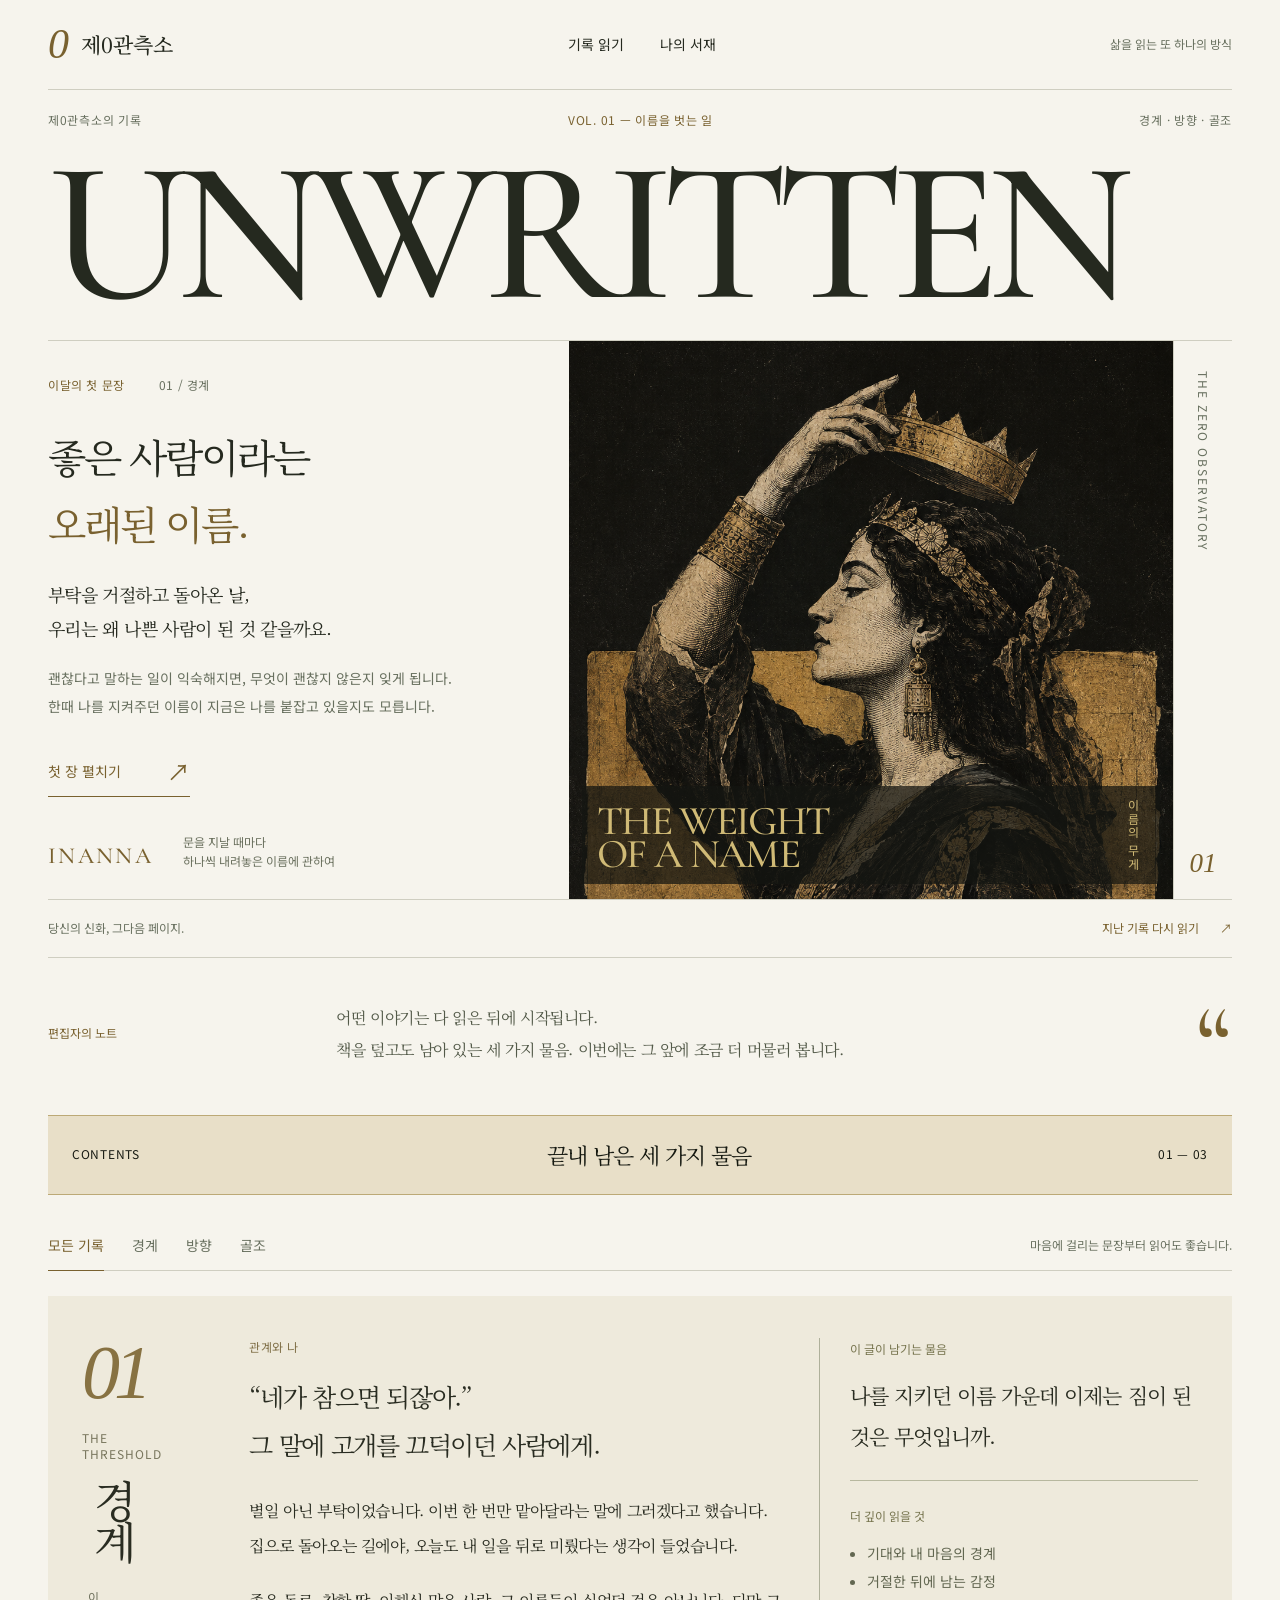
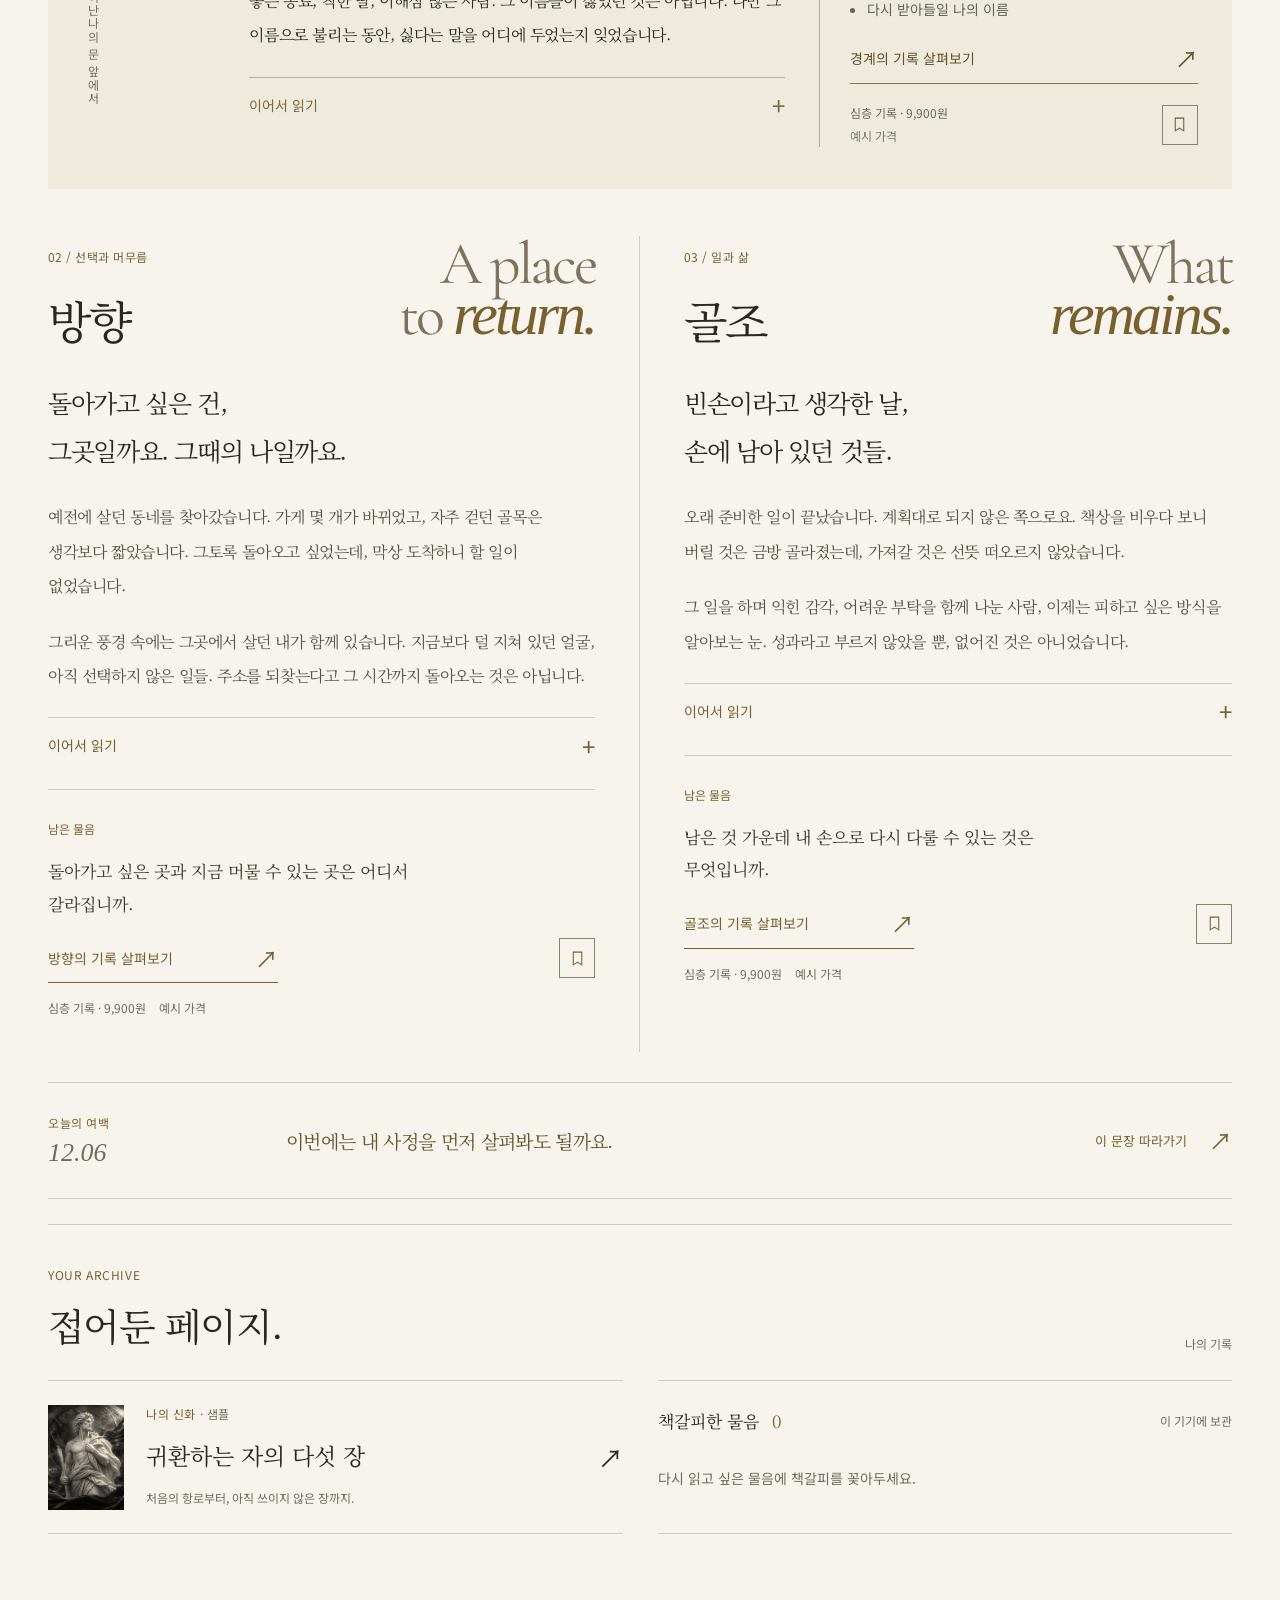
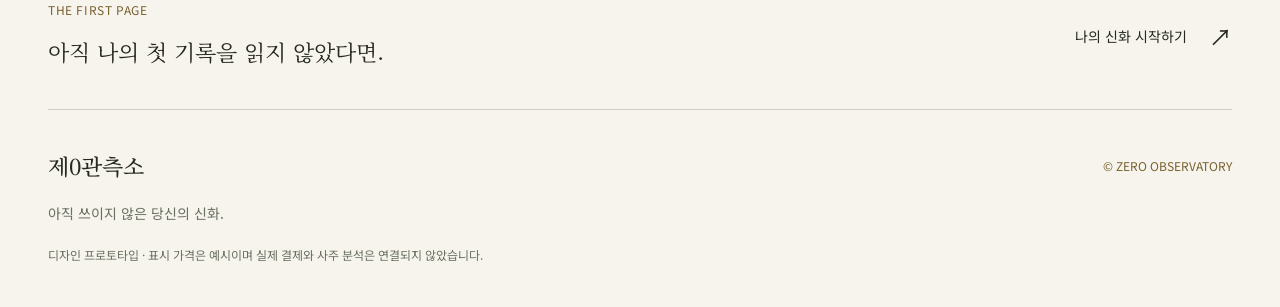
==== commit be6fc7b6: "Switch editorial home to a light paper theme" ====
--- a/index.html
+++ b/index.html
@@ -4,7 +4,8 @@
 <meta charset="utf-8"><meta name="viewport" content="width=device-width,initial-scale=1">
 <title>제0관측소 · 나의 다음 장</title>
 <meta name="description" content="끝난 신화에서 시작되는 새로운 물음. 경계, 방향, 골조의 기록으로 나의 다음 장을 탐색하세요.">
-<meta name="theme-color" content="#141511">
+<meta name="theme-color" content="#f6f4ed">
+<meta name="color-scheme" content="light">
 <link rel="preconnect" href="https://fonts.googleapis.com"><link rel="preconnect" href="https://fonts.gstatic.com" crossorigin>
 <link href="https://fonts.googleapis.com/css2?family=Cormorant+Garamond:wght@400;500;600&family=Noto+Sans+KR:wght@400;500;600;700&family=Noto+Serif+KR:wght@400;500;600&display=swap" rel="stylesheet">
 <link rel="stylesheet" href="home.css"><script src="home.js" defer></script>
--- a/home.css
+++ b/home.css
@@ -1,11 +1,11 @@
-:root{--ink:#e8e4d8;--muted:#a6a99b;--gold:#bda76b;--paper:#141511;--line:#45483c;--serif:'Noto Serif KR',serif;--sans:'Noto Sans KR',sans-serif;--display:'Cormorant Garamond',Georgia,serif}*{box-sizing:border-box}html{scroll-behavior:smooth;scroll-padding-top:32px}body{margin:0;background:var(--paper);color:var(--ink);font:16px/1.9 var(--sans);-webkit-font-smoothing:antialiased}a{color:inherit;text-decoration:none}button{font:inherit;color:inherit;cursor:pointer;border:0;background:none}button,a{-webkit-tap-highlight-color:transparent}button:focus-visible,a:focus-visible,summary:focus-visible{outline:2px solid var(--gold);outline-offset:6px}h1,h2,h3,p,figure{margin:0}h1,h2,h3{font-family:var(--serif);font-weight:400;word-break:keep-all}img{display:block;max-width:100%}[hidden]{display:none!important}.wrap{width:min(1320px,calc(100% - 96px));margin-inline:auto}.site-head{display:flex;align-items:center;justify-content:space-between;min-height:90px;border-bottom:1px solid var(--line);gap:28px}.brand{display:inline-flex;align-items:center;gap:11px;font:500 21px var(--serif);white-space:nowrap}.brand-zero{font:italic 42px/.9 var(--display);color:var(--gold);margin-right:1px}.site-head nav{display:flex;gap:36px;font-size:14px}.site-head nav a:hover{color:var(--gold)}.head-caption{font-size:12px;color:var(--muted)}.issue-line{display:flex;justify-content:space-between;gap:20px;padding:19px 0 22px;font-size:12px;letter-spacing:.06em;color:#aeb19f}.issue-line span:nth-child(2){color:var(--gold)}.masthead{font:500 clamp(70px,15.7vw,220px)/.79 var(--display);letter-spacing:-.065em;color:#e7e3d6;white-space:nowrap;padding-bottom:27px;border-bottom:1px solid var(--line)}.cover-layout{position:relative;display:grid;grid-template-columns:44% 51% 5%;min-height:554px;border-bottom:1px solid var(--line)}.cover-copy{padding:34px 34px 29px 0;position:relative;z-index:1;display:flex;flex-direction:column;align-items:start}.eyebrow,.overline{font:400 12px/1.6 var(--sans);letter-spacing:.05em;color:var(--gold)}.eyebrow{display:flex;gap:34px}.eyebrow span{color:#8e9585}.cover-copy h1{font-size:clamp(30px,3.1vw,44px);line-height:1.7;letter-spacing:-.055em;margin:28px 0 20px}.cover-copy h1 em{font-style:normal;color:var(--gold)}.cover-lead{font-family:var(--serif);font-size:18px;line-height:1.9;letter-spacing:-.035em}.cover-intro{font-size:14px;color:var(--muted);line-height:2;max-width:29em;margin-top:19px;word-break:keep-all}.reading-link{display:inline-flex;gap:46px;justify-content:space-between;align-items:center;padding:12px 0 11px;border-bottom:1px solid var(--gold);font-size:14px;color:var(--gold);margin-top:26px}.reading-link span{font-size:23px;line-height:1}.reading-link:hover{color:#f4e8c3;border-color:#f4e8c3}.cover-credit{margin-top:auto;padding-top:35px;display:flex;gap:30px;align-items:end;width:100%}.cover-credit>span:first-child{font:500 23px var(--display);letter-spacing:.1em;color:var(--gold)}.cover-credit>span:last-child{font-size:12px;line-height:1.6;color:#868e7c}.cover-art{position:relative;overflow:hidden;min-width:0;background:#171711}.cover-art img{width:100%;height:100%;position:absolute;object-fit:cover;object-position:center 38%;filter:sepia(.65) saturate(.5) brightness(.8)}.cover-art figcaption{position:absolute;left:23px;right:23px;bottom:25px;color:#d0ba76;display:flex;justify-content:space-between;align-items:end}.cover-art figcaption>span:first-child{font:500 41px/.8 var(--display);letter-spacing:-.04em}.cover-art figcaption>span:last-child{font-size:12px;writing-mode:vertical-rl;letter-spacing:.13em}.cover-margin{border-left:1px solid var(--line);display:flex;align-items:center;justify-content:space-between;flex-direction:column;padding:30px 0 20px}.vertical-label{writing-mode:vertical-rl;letter-spacing:.16em;font-size:12px;color:#94977f}.margin-number{font:italic 27px var(--display);color:var(--gold)}.cover-foot{display:flex;justify-content:space-between;padding:17px 0;border-bottom:1px solid var(--line);font-size:12px;color:#a6ac98}.cover-foot a{color:var(--gold)}.cover-foot a span{margin-left:18px}.editorial-note{display:grid;grid-template-columns:22% 1fr auto;gap:28px;align-items:center;padding-block:44px 49px}.note-label{font-size:12px;color:var(--gold)}.editorial-note>p:nth-child(2){font:16px/2 var(--serif);letter-spacing:-.025em;color:#c2c5b5;word-break:keep-all}.note-mark{font:110px/.4 var(--display);color:var(--gold);align-self:end}.section{padding-top:40px}.section-title{display:flex;justify-content:space-between;align-items:end;gap:30px}.section-title h2{font-size:29px;line-height:1.6;margin-top:10px;letter-spacing:-.04em}.section-description{font-size:14px;color:var(--muted);margin-top:10px}.collection-count,.catalog-note{font-size:12px;color:var(--muted)}.catalog-toolbar{display:flex;align-items:center;justify-content:space-between;border-bottom:1px solid var(--line);margin:25px 0}.filters{display:flex;gap:28px}.filters button{padding:12px 0;font-size:14px;border-bottom:1px solid transparent;margin-bottom:-1px;color:var(--muted)}.filters button[aria-pressed=true]{color:var(--gold);border-color:var(--gold)}.filters button span{font-size:12px;margin-left:6px}.products{display:grid;grid-template-columns:repeat(3,minmax(0,1fr));gap:28px}.product-visual{position:relative}.art-button{padding:0;display:block;width:100%;aspect-ratio:1;overflow:hidden;position:relative;text-align:left}.art-button img{width:100%;height:100%;object-fit:cover;filter:sepia(.7) saturate(.4);transition:filter .3s}.art-button:hover img{filter:sepia(.2) saturate(.7)}.art-shade{position:absolute;inset:0;background:linear-gradient(0deg,#10110feb,transparent 60%)}.art-top{position:absolute;top:18px;left:20px;right:20px;display:flex;justify-content:space-between;font-size:12px}.art-name{position:absolute;bottom:25px;left:25px}.art-name small{font:12px var(--sans);color:var(--gold);display:block}.art-name strong{font:400 40px/1.8 var(--serif);display:block}.art-name em{font-style:normal;font-size:12px}.bookmark{position:absolute;right:17px;bottom:21px;width:36px;height:40px;display:grid;place-items:center;color:#ece8da;background:#14151199;border:1px solid #909078}.bookmark svg{width:17px;height:17px}.bookmark[aria-pressed=true]{color:#cfb97b}.bookmark[aria-pressed=true] svg{fill:currentColor}.product-copy{padding-top:20px}.category{color:var(--gold);font-size:12px;display:flex;gap:12px}.category span{color:var(--muted)}.title-button{padding:0;text-align:left;margin:13px 0}.product h3{font-size:21px;line-height:1.8;letter-spacing:-.035em}.product-description{font-size:14px;color:var(--muted)}.product-bottom{display:flex;align-items:center;justify-content:space-between;gap:16px;border-top:1px solid var(--line);margin-top:22px;padding-top:18px}.price{font-size:18px}.price>span,.price>small{font-size:12px;margin-left:5px}.price>small{color:var(--muted)}.text-link{display:inline-flex;align-items:center;justify-content:space-between;gap:22px;font-size:14px;padding:0}.text-link>span{font-size:23px}.text-link:hover{color:var(--gold)}.library{padding-block:65px 0}.archive-grid{display:grid;grid-template-columns:1fr 1fr;gap:35px;margin-top:25px}.archive-row{display:flex;gap:22px;align-items:center;border-block:1px solid var(--line);padding:23px 0}.archive-row img{width:76px;height:105px;object-fit:cover;filter:sepia(1) saturate(.4)}.archive-row h3{font-size:23px;margin:10px 0}.archive-row p:not(.overline){font-size:12px;color:var(--muted)}.inline-sample{color:var(--muted)}.arrow{font-size:25px;margin-left:auto}.saved-panel{padding-block:24px;border-block:1px solid var(--line)}.saved-head{display:flex;align-items:center;justify-content:space-between;gap:15px}.saved-head h3{font-size:17px}.saved-head h3 span{color:var(--gold);margin-left:8px}.saved-head>span{font-size:12px;color:var(--muted)}.empty{font-size:14px;color:var(--muted);padding-top:27px}.saved-row{display:flex;gap:15px;padding:16px 0 8px;border-bottom:1px solid var(--line)}.saved-row button:first-child{flex:1;text-align:left;font-size:14px;padding:0}.saved-row button:last-child{font-size:12px;color:var(--muted)}.new-voyage{border-bottom:1px solid var(--line);padding-block:36px;margin-top:30px;display:flex;justify-content:space-between;align-items:center;gap:25px}.new-voyage h2{font-size:22px;margin-top:12px}.site-footer{padding:40px 0}.site-footer .wrap{position:relative}.site-footer .brand-symbol{display:none}.site-footer .brand small{display:none}.site-footer p{font-size:14px;color:var(--muted);margin:17px 0}.site-footer small{font-size:12px;color:#929987;display:block;max-width:55em}.footer-mark{position:absolute;top:5px;right:0;color:var(--gold);font-size:12px}.mobile-nav{display:none}.button{display:inline-flex;align-items:center;justify-content:center;gap:24px;min-height:48px;padding:13px 20px;font-size:14px}.button span{font-size:22px}dialog{position:fixed;width:min(990px,calc(100% - 40px));max-height:92dvh;padding:0;border:1px solid #67664f;background:#e5e0d0;color:#25271e;overflow:auto}dialog[open]{display:grid;grid-template-columns:40% 60%}dialog::backdrop{background:#050704d9;backdrop-filter:blur(6px)}.close{position:absolute;top:10px;right:13px;z-index:3;font-size:28px;width:38px;height:38px;background:#e5e0d0;line-height:1}.dialog-art{position:relative;min-height:710px;overflow:hidden;background:#171911}#dialog-image{position:absolute;width:100%;height:100%;object-fit:cover;filter:sepia(.8) saturate(.5)}.dialog-art:after{content:'';position:absolute;inset:0;background:linear-gradient(0deg,#11160ade,transparent 50%)}#dialog-art-name{position:absolute;bottom:38px;left:30px;color:#d8c18a;z-index:1;font:50px var(--serif)}.dialog-copy{position:relative;padding:42px 40px}.dialog-copy>.overline{color:#766133}.dialog-copy h2{font-size:30px;line-height:1.6;margin:15px 0;white-space:pre-line;letter-spacing:-.04em}#dialog-question{font:16px/1.9 var(--serif);color:#59604d;word-break:keep-all}.included{border-top:1px solid #acb09c;margin-top:24px;padding-top:20px}.included h3{font-size:15px}.included ol{font-size:14px;line-height:2.1;padding-left:22px;color:#57604c}.sample-link{display:flex;justify-content:space-between;padding:4px 0 20px;border-bottom:1px solid #acb09c;font-size:14px;color:#705e37}.purchase-price{display:flex;align-items:center;justify-content:space-between;margin:20px 0}.purchase-price>span{font-size:14px}.purchase-price small{font-size:12px;display:block;color:#6c725f}.purchase-price strong{font-weight:500;font-size:23px}.purchase-price strong span{font-size:14px;margin-left:5px}.dark-button{width:100%;background:#25291f;color:#efe9d6;justify-content:space-between}.dark-button:hover{background:#414834}.save-button{width:100%;border:1px solid #acb09c;padding:10px;margin-top:10px;font-size:14px}#save-status{font-size:12px;min-height:23px;color:#59684d;margin-top:10px}#checkout-preview{position:absolute;inset:0;z-index:2;background:#e5e0d0;padding:70px 40px;display:flex;flex-direction:column;justify-content:center}#checkout-preview h3{font-size:28px;line-height:1.8;margin:18px 0}#checkout-preview>p:not(.overline){font-size:16px;line-height:2;color:#656d59}#checkout-back{margin-top:35px;align-self:start}.dialog-copy:has(#checkout-preview:not([hidden]))>:not(#checkout-preview){visibility:hidden}.modal-open{overflow:hidden}.toast{position:fixed;bottom:28px;left:50%;transform:translate(-50%,20px);background:#e5e0d0;color:#25271e;font-size:14px;padding:13px 24px;z-index:10;opacity:0;pointer-events:none;transition:opacity .2s,transform .2s;max-width:calc(100% - 32px);width:max-content}.toast.visible{opacity:1;transform:translate(-50%,0)}.skip-link{position:fixed;top:-70px;left:20px;z-index:20;background:var(--ink);color:var(--paper);padding:8px 16px}.skip-link:focus{top:10px}.sr-only{position:absolute;width:1px;height:1px;overflow:hidden;clip-path:inset(50%)}
+:root{color-scheme:light;--ink:#25291f;--muted:#68705f;--gold:#79612f;--paper:#f6f4ed;--line:#cfcec1;--serif:'Noto Serif KR',serif;--sans:'Noto Sans KR',sans-serif;--display:'Cormorant Garamond',Georgia,serif}*{box-sizing:border-box}html{scroll-behavior:smooth;scroll-padding-top:32px}body{margin:0;background:var(--paper);color:var(--ink);font:16px/1.9 var(--sans);-webkit-font-smoothing:antialiased}a{color:inherit;text-decoration:none}button{font:inherit;color:inherit;cursor:pointer;border:0;background:none}button,a{-webkit-tap-highlight-color:transparent}button:focus-visible,a:focus-visible,summary:focus-visible{outline:2px solid var(--gold);outline-offset:6px}h1,h2,h3,p,figure{margin:0}h1,h2,h3{font-family:var(--serif);font-weight:400;word-break:keep-all}img{display:block;max-width:100%}[hidden]{display:none!important}.wrap{width:min(1320px,calc(100% - 96px));margin-inline:auto}.site-head{display:flex;align-items:center;justify-content:space-between;min-height:90px;border-bottom:1px solid var(--line);gap:28px}.brand{display:inline-flex;align-items:center;gap:11px;font:500 21px var(--serif);white-space:nowrap}.brand-zero{font:italic 42px/.9 var(--display);color:var(--gold);margin-right:1px}.site-head nav{display:flex;gap:36px;font-size:14px}.site-head nav a:hover{color:var(--gold)}.head-caption{font-size:12px;color:var(--muted)}.issue-line{display:flex;justify-content:space-between;gap:20px;padding:19px 0 22px;font-size:12px;letter-spacing:.06em;color:#68705f}.issue-line span:nth-child(2){color:var(--gold)}.masthead{font:500 clamp(70px,15.7vw,220px)/.79 var(--display);letter-spacing:-.065em;color:#25291f;white-space:nowrap;padding-bottom:27px;border-bottom:1px solid var(--line)}.cover-layout{position:relative;display:grid;grid-template-columns:44% 51% 5%;min-height:554px;border-bottom:1px solid var(--line)}.cover-copy{padding:34px 34px 29px 0;position:relative;z-index:1;display:flex;flex-direction:column;align-items:start}.eyebrow,.overline{font:400 12px/1.6 var(--sans);letter-spacing:.05em;color:var(--gold)}.eyebrow{display:flex;gap:34px}.eyebrow span{color:#68705f}.cover-copy h1{font-size:clamp(30px,3.1vw,44px);line-height:1.7;letter-spacing:-.055em;margin:28px 0 20px}.cover-copy h1 em{font-style:normal;color:var(--gold)}.cover-lead{font-family:var(--serif);font-size:18px;line-height:1.9;letter-spacing:-.035em}.cover-intro{font-size:14px;color:var(--muted);line-height:2;max-width:29em;margin-top:19px;word-break:keep-all}.reading-link{display:inline-flex;gap:46px;justify-content:space-between;align-items:center;padding:12px 0 11px;border-bottom:1px solid var(--gold);font-size:14px;color:var(--gold);margin-top:26px}.reading-link span{font-size:23px;line-height:1}.reading-link:hover{color:#493d24;border-color:#493d24}.cover-credit{margin-top:auto;padding-top:35px;display:flex;gap:30px;align-items:end;width:100%}.cover-credit>span:first-child{font:500 23px var(--display);letter-spacing:.1em;color:var(--gold)}.cover-credit>span:last-child{font-size:12px;line-height:1.6;color:#6b715f}.cover-art{position:relative;overflow:hidden;min-width:0;background:#171711}.cover-art img{width:100%;height:100%;position:absolute;object-fit:cover;object-position:center 38%;filter:sepia(.65) saturate(.5) brightness(.8)}.cover-art figcaption{position:absolute;left:23px;right:23px;bottom:25px;color:#d0ba76;display:flex;justify-content:space-between;align-items:end}.cover-art figcaption>span:first-child{font:500 41px/.8 var(--display);letter-spacing:-.04em}.cover-art figcaption>span:last-child{font-size:12px;writing-mode:vertical-rl;letter-spacing:.13em}.cover-margin{border-left:1px solid var(--line);display:flex;align-items:center;justify-content:space-between;flex-direction:column;padding:30px 0 20px}.vertical-label{writing-mode:vertical-rl;letter-spacing:.16em;font-size:12px;color:#68705f}.margin-number{font:italic 27px var(--display);color:var(--gold)}.cover-foot{display:flex;justify-content:space-between;padding:17px 0;border-bottom:1px solid var(--line);font-size:12px;color:#68705f}.cover-foot a{color:var(--gold)}.cover-foot a span{margin-left:18px}.editorial-note{display:grid;grid-template-columns:22% 1fr auto;gap:28px;align-items:center;padding-block:44px 49px}.note-label{font-size:12px;color:var(--gold)}.editorial-note>p:nth-child(2){font:16px/2 var(--serif);letter-spacing:-.025em;color:#535a49;word-break:keep-all}.note-mark{font:110px/.4 var(--display);color:var(--gold);align-self:end}.section{padding-top:40px}.section-title{display:flex;justify-content:space-between;align-items:end;gap:30px}.section-title h2{font-size:29px;line-height:1.6;margin-top:10px;letter-spacing:-.04em}.section-description{font-size:14px;color:var(--muted);margin-top:10px}.collection-count,.catalog-note{font-size:12px;color:var(--muted)}.catalog-toolbar{display:flex;align-items:center;justify-content:space-between;border-bottom:1px solid var(--line);margin:25px 0}.filters{display:flex;gap:28px}.filters button{padding:12px 0;font-size:14px;border-bottom:1px solid transparent;margin-bottom:-1px;color:var(--muted)}.filters button[aria-pressed=true]{color:var(--gold);border-color:var(--gold)}.filters button span{font-size:12px;margin-left:6px}.products{display:grid;grid-template-columns:repeat(3,minmax(0,1fr));gap:28px}.product-visual{position:relative}.art-button{padding:0;display:block;width:100%;aspect-ratio:1;overflow:hidden;position:relative;text-align:left}.art-button img{width:100%;height:100%;object-fit:cover;filter:sepia(.7) saturate(.4);transition:filter .3s}.art-button:hover img{filter:sepia(.2) saturate(.7)}.art-shade{position:absolute;inset:0;background:linear-gradient(0deg,#10110feb,transparent 60%)}.art-top{position:absolute;top:18px;left:20px;right:20px;display:flex;justify-content:space-between;font-size:12px}.art-name{position:absolute;bottom:25px;left:25px}.art-name small{font:12px var(--sans);color:var(--gold);display:block}.art-name strong{font:400 40px/1.8 var(--serif);display:block}.art-name em{font-style:normal;font-size:12px}.bookmark{position:absolute;right:17px;bottom:21px;width:36px;height:40px;display:grid;place-items:center;color:#ece8da;background:#14151199;border:1px solid #909078}.bookmark svg{width:17px;height:17px}.bookmark[aria-pressed=true]{color:#cfb97b}.bookmark[aria-pressed=true] svg{fill:currentColor}.product-copy{padding-top:20px}.category{color:var(--gold);font-size:12px;display:flex;gap:12px}.category span{color:var(--muted)}.title-button{padding:0;text-align:left;margin:13px 0}.product h3{font-size:21px;line-height:1.8;letter-spacing:-.035em}.product-description{font-size:14px;color:var(--muted)}.product-bottom{display:flex;align-items:center;justify-content:space-between;gap:16px;border-top:1px solid var(--line);margin-top:22px;padding-top:18px}.price{font-size:18px}.price>span,.price>small{font-size:12px;margin-left:5px}.price>small{color:var(--muted)}.text-link{display:inline-flex;align-items:center;justify-content:space-between;gap:22px;font-size:14px;padding:0}.text-link>span{font-size:23px}.text-link:hover{color:var(--gold)}.library{padding-block:65px 0}.archive-grid{display:grid;grid-template-columns:1fr 1fr;gap:35px;margin-top:25px}.archive-row{display:flex;gap:22px;align-items:center;border-block:1px solid var(--line);padding:23px 0}.archive-row img{width:76px;height:105px;object-fit:cover;filter:sepia(1) saturate(.4)}.archive-row h3{font-size:23px;margin:10px 0}.archive-row p:not(.overline){font-size:12px;color:var(--muted)}.inline-sample{color:var(--muted)}.arrow{font-size:25px;margin-left:auto}.saved-panel{padding-block:24px;border-block:1px solid var(--line)}.saved-head{display:flex;align-items:center;justify-content:space-between;gap:15px}.saved-head h3{font-size:17px}.saved-head h3 span{color:var(--gold);margin-left:8px}.saved-head>span{font-size:12px;color:var(--muted)}.empty{font-size:14px;color:var(--muted);padding-top:27px}.saved-row{display:flex;gap:15px;padding:16px 0 8px;border-bottom:1px solid var(--line)}.saved-row button:first-child{flex:1;text-align:left;font-size:14px;padding:0}.saved-row button:last-child{font-size:12px;color:var(--muted)}.new-voyage{border-bottom:1px solid var(--line);padding-block:36px;margin-top:30px;display:flex;justify-content:space-between;align-items:center;gap:25px}.new-voyage h2{font-size:22px;margin-top:12px}.site-footer{padding:40px 0}.site-footer .wrap{position:relative}.site-footer .brand-symbol{display:none}.site-footer .brand small{display:none}.site-footer p{font-size:14px;color:var(--muted);margin:17px 0}.site-footer small{font-size:12px;color:#68705f;display:block;max-width:55em}.footer-mark{position:absolute;top:5px;right:0;color:var(--gold);font-size:12px}.mobile-nav{display:none}.button{display:inline-flex;align-items:center;justify-content:center;gap:24px;min-height:48px;padding:13px 20px;font-size:14px}.button span{font-size:22px}dialog{position:fixed;width:min(990px,calc(100% - 40px));max-height:92dvh;padding:0;border:1px solid #67664f;background:#f7f3e8;color:#25271e;overflow:auto}dialog[open]{display:grid;grid-template-columns:40% 60%}dialog::backdrop{background:#050704d9;backdrop-filter:blur(6px)}.close{position:absolute;top:10px;right:13px;z-index:3;font-size:28px;width:38px;height:38px;background:#f7f3e8;line-height:1}.dialog-art{position:relative;min-height:710px;overflow:hidden;background:#171911}#dialog-image{position:absolute;width:100%;height:100%;object-fit:cover;filter:sepia(.8) saturate(.5)}.dialog-art:after{content:'';position:absolute;inset:0;background:linear-gradient(0deg,#11160ade,transparent 50%)}#dialog-art-name{position:absolute;bottom:38px;left:30px;color:#d8c18a;z-index:1;font:50px var(--serif)}.dialog-copy{position:relative;padding:42px 40px}.dialog-copy>.overline{color:#766133}.dialog-copy h2{font-size:30px;line-height:1.6;margin:15px 0;white-space:pre-line;letter-spacing:-.04em}#dialog-question{font:16px/1.9 var(--serif);color:#59604d;word-break:keep-all}.included{border-top:1px solid #acb09c;margin-top:24px;padding-top:20px}.included h3{font-size:15px}.included ol{font-size:14px;line-height:2.1;padding-left:22px;color:#57604c}.sample-link{display:flex;justify-content:space-between;padding:4px 0 20px;border-bottom:1px solid #acb09c;font-size:14px;color:#705e37}.purchase-price{display:flex;align-items:center;justify-content:space-between;margin:20px 0}.purchase-price>span{font-size:14px}.purchase-price small{font-size:12px;display:block;color:#6c725f}.purchase-price strong{font-weight:500;font-size:23px}.purchase-price strong span{font-size:14px;margin-left:5px}.dark-button{width:100%;background:#25291f;color:#efe9d6;justify-content:space-between}.dark-button:hover{background:#414834}.save-button{width:100%;border:1px solid #acb09c;padding:10px;margin-top:10px;font-size:14px}#save-status{font-size:12px;min-height:23px;color:#59684d;margin-top:10px}#checkout-preview{position:absolute;inset:0;z-index:2;background:#f7f3e8;padding:70px 40px;display:flex;flex-direction:column;justify-content:center}#checkout-preview h3{font-size:28px;line-height:1.8;margin:18px 0}#checkout-preview>p:not(.overline){font-size:16px;line-height:2;color:#656d59}#checkout-back{margin-top:35px;align-self:start}.dialog-copy:has(#checkout-preview:not([hidden]))>:not(#checkout-preview){visibility:hidden}.modal-open{overflow:hidden}.toast{position:fixed;bottom:28px;left:50%;transform:translate(-50%,20px);background:#f7f3e8;color:#25271e;font-size:14px;padding:13px 24px;z-index:10;opacity:0;pointer-events:none;transition:opacity .2s,transform .2s;max-width:calc(100% - 32px);width:max-content}.toast.visible{opacity:1;transform:translate(-50%,0)}.skip-link{position:fixed;top:-70px;left:20px;z-index:20;background:var(--ink);color:var(--paper);padding:8px 16px}.skip-link:focus{top:10px}.sr-only{position:absolute;width:1px;height:1px;overflow:hidden;clip-path:inset(50%)}
 @media(max-width:1000px){.wrap{width:calc(100% - 56px)}.head-caption{display:none}.cover-layout{grid-template-columns:49% 46% 5%}.cover-copy{padding-right:25px}.cover-copy h1{font-size:32px}.cover-intro{font-size:14px}.cover-lead{font-size:16px}.cover-art figcaption>span:first-child{font-size:32px}.filter-note,.catalog-note{display:none}.products{gap:20px}.product h3{font-size:18px}.product-bottom{align-items:end}.price>small{display:block;margin-left:0}.archive-row h3{font-size:20px}.archive-row{gap:15px}.archive-row img{width:60px}.editorial-note{grid-template-columns:18% 1fr auto}.editorial-note>p:nth-child(2){font-size:15px}}
-@media(max-width:700px){.wrap{width:calc(100% - 36px)}.site-head{min-height:74px}.brand{font-size:18px}.brand-zero{font-size:34px}.site-head nav{gap:22px;font-size:13px}.issue-line{font-size:12px;padding:14px 0 19px}.issue-line>span:last-child{display:none}.masthead{font-size:15.9vw;padding-bottom:18px}.cover-layout{grid-template-columns:1fr;min-height:0}.cover-copy{padding:27px 7px 30px 0}.cover-copy h1{font-size:37px;line-height:1.55;margin:22px 0}.cover-lead{font-size:17px}.cover-intro{max-width:30em;font-size:15px;line-height:2}.cover-credit{display:none}.cover-art{height:430px;grid-row:1;border-bottom:1px solid var(--line)}.cover-art img{object-position:center 29%}.cover-art figcaption{left:21px;right:21px;bottom:23px}.cover-art figcaption>span:first-child{font-size:45px}.cover-margin{display:none}.reading-link{margin-top:20px;font-size:15px}.cover-foot{font-size:12px;gap:15px;align-items:center}.cover-foot a{max-width:10em;text-align:right}.cover-foot a span{margin-left:6px}.editorial-note{grid-template-columns:1fr;gap:16px;padding-block:35px}.editorial-note>p:nth-child(2){font-size:15px;line-height:2.1}.editorial-note br{display:none}.note-mark{display:none}.section{padding-top:25px}.section-title h2{font-size:26px}.collection-count,.catalog-note{display:none}.filters{gap:25px}.filters button{font-size:14px}.products{grid-template-columns:1fr;gap:35px}.art-button{aspect-ratio:1.2}.product h3{font-size:22px}.price>small{display:inline;margin-left:6px}.library{padding-top:46px}.archive-grid{grid-template-columns:1fr;gap:24px}.archive-row h3{font-size:21px}.archive-row img{width:65px}.new-voyage{display:block;margin-top:25px;padding-block:25px}.new-voyage h2{font-size:20px}.new-voyage .text-link{margin-top:22px}.site-footer{padding:30px 0 112px}.footer-mark{position:static;display:block;margin-top:20px}.site-footer small{max-width:29em}.mobile-nav{position:fixed;bottom:0;left:0;right:0;display:flex;align-items:center;justify-content:space-around;background:#141511f5;border-top:1px solid var(--line);z-index:5;backdrop-filter:blur(12px);padding:9px 15px calc(9px + env(safe-area-inset-bottom))}.mobile-nav a{display:flex;align-items:center;flex-direction:column;font-size:12px;color:#a0a88e;min-width:70px}.mobile-nav a>span{font:23px/1.3 Georgia,serif}.mobile-nav a.active{color:#d4bc81}.toast{bottom:86px;font-size:13px}dialog{width:calc(100% - 20px)}dialog[open]{display:block}.dialog-art{height:250px;min-height:0}#dialog-image{object-position:center 28%}#dialog-art-name{font-size:38px;bottom:25px;left:25px}.dialog-copy{padding:28px 25px}.dialog-copy h2{font-size:28px}.close{position:sticky;display:block;margin:10px 10px -48px auto;top:10px;right:auto}#checkout-preview{padding:35px 25px;min-height:540px}}
+@media(max-width:700px){.wrap{width:calc(100% - 36px)}.site-head{min-height:74px}.brand{font-size:18px}.brand-zero{font-size:34px}.site-head nav{gap:22px;font-size:13px}.issue-line{font-size:12px;padding:14px 0 19px}.issue-line>span:last-child{display:none}.masthead{font-size:15.9vw;padding-bottom:18px}.cover-layout{grid-template-columns:1fr;min-height:0}.cover-copy{padding:27px 7px 30px 0}.cover-copy h1{font-size:37px;line-height:1.55;margin:22px 0}.cover-lead{font-size:17px}.cover-intro{max-width:30em;font-size:15px;line-height:2}.cover-credit{display:none}.cover-art{height:430px;grid-row:1;border-bottom:1px solid var(--line)}.cover-art img{object-position:center 29%}.cover-art figcaption{left:21px;right:21px;bottom:23px}.cover-art figcaption>span:first-child{font-size:45px}.cover-margin{display:none}.reading-link{margin-top:20px;font-size:15px}.cover-foot{font-size:12px;gap:15px;align-items:center}.cover-foot a{max-width:10em;text-align:right}.cover-foot a span{margin-left:6px}.editorial-note{grid-template-columns:1fr;gap:16px;padding-block:35px}.editorial-note>p:nth-child(2){font-size:15px;line-height:2.1}.editorial-note br{display:none}.note-mark{display:none}.section{padding-top:25px}.section-title h2{font-size:26px}.collection-count,.catalog-note{display:none}.filters{gap:25px}.filters button{font-size:14px}.products{grid-template-columns:1fr;gap:35px}.art-button{aspect-ratio:1.2}.product h3{font-size:22px}.price>small{display:inline;margin-left:6px}.library{padding-top:46px}.archive-grid{grid-template-columns:1fr;gap:24px}.archive-row h3{font-size:21px}.archive-row img{width:65px}.new-voyage{display:block;margin-top:25px;padding-block:25px}.new-voyage h2{font-size:20px}.new-voyage .text-link{margin-top:22px}.site-footer{padding:30px 0 112px}.footer-mark{position:static;display:block;margin-top:20px}.site-footer small{max-width:29em}.mobile-nav{position:fixed;bottom:0;left:0;right:0;display:flex;align-items:center;justify-content:space-around;background:#f6f4edf5;border-top:1px solid var(--line);z-index:5;backdrop-filter:blur(12px);padding:9px 15px calc(9px + env(safe-area-inset-bottom))}.mobile-nav a{display:flex;align-items:center;flex-direction:column;font-size:12px;color:#68705f;min-width:70px}.mobile-nav a>span{font:23px/1.3 Georgia,serif}.mobile-nav a.active{color:#79612f}.toast{bottom:86px;font-size:13px}dialog{width:calc(100% - 20px)}dialog[open]{display:block}.dialog-art{height:250px;min-height:0}#dialog-image{object-position:center 28%}#dialog-art-name{font-size:38px;bottom:25px;left:25px}.dialog-copy{padding:28px 25px}.dialog-copy h2{font-size:28px}.close{position:sticky;display:block;margin:10px 10px -48px auto;top:10px;right:auto}#checkout-preview{padding:35px 25px;min-height:540px}}
 @media(prefers-reduced-motion:reduce){html{scroll-behavior:auto}*{transition:none!important}}
 /* The reading pages use columns and type, like consecutive magazine spreads. */
-.cover-art img{filter:none;object-position:center 37%}.cover-art figcaption{background:#141511b8;padding:13px 15px;margin:-10px}.contents-heading{border-block:1px solid var(--gold);background:var(--gold);color:#171a12;display:flex;align-items:center;justify-content:space-between;gap:24px;padding:18px 24px}.contents-heading>span{font-size:12px;letter-spacing:.06em}.contents-heading h2{font-size:22px;letter-spacing:-.045em}.essays{grid-template-columns:1fr 1fr;gap:0}.essay-boundary{grid-column:1/-1;background:#ddd8c5;color:#292c21;display:grid;grid-template-columns:15% 51% 34%;padding:42px 34px;margin-bottom:47px}.essay-spine{display:flex;flex-direction:column;align-items:start;padding-right:20px}.essay-no{font:italic 76px/.9 var(--display);letter-spacing:-.08em;color:#877242}.essay-spine>p{font:12px/1.4 var(--sans);letter-spacing:.08em;margin-top:23px;color:#78765d}.essay-spine h3{font-size:44px;line-height:1.5;letter-spacing:-.06em;margin-top:16px;writing-mode:vertical-rl}.essay-myth{writing-mode:vertical-rl;font-size:12px;color:#6e715d;margin-top:29px;letter-spacing:.1em}.essay-body{min-width:0}.essay-kicker{font:12px var(--sans);color:var(--gold);letter-spacing:.04em}.essay-boundary .essay-kicker{color:#807048}.essay-body h4{font:400 25px/1.9 var(--serif);letter-spacing:-.055em;margin:18px 0 26px;word-break:keep-all}.essay-body>p:not(.essay-kicker),.continued-prose p{font:400 16px/2.15 var(--serif);letter-spacing:-.025em;word-break:keep-all;overflow-wrap:break-word}.essay-body>p+p,.continued-prose p+p{margin-top:21px}.essay-boundary .essay-body{padding-right:34px}.essay-question{border-left:1px solid #aeb09a;padding-left:30px;display:flex;flex-direction:column}.question-label{font-size:12px;color:#77754f}.essay-question>p{font:400 21px/1.95 var(--serif);letter-spacing:-.045em;word-break:keep-all;margin:14px 0 23px}.essay-topics{border-top:1px solid #b7b89f;padding-top:18px}.essay-topics>span{font-size:12px;color:#77754f}.essay-topics ul{padding-left:17px;font-size:14px;line-height:2;color:#626751;margin:10px 0}.essay-question .reading-link{font-size:14px;gap:18px;color:#61512d;border-color:#86754b;margin-top:auto;white-space:normal;width:100%}.essay-save-row{display:flex;gap:15px;align-items:center;justify-content:space-between;padding-top:18px}.essay-save-row>span{font-size:12px;color:#666c55}.essay-save-row small{display:block;font-size:12px;color:#777d67}.essay .bookmark{position:static;flex-shrink:0;border-color:#85866c;color:#cbb579;background:transparent}.essay-boundary .bookmark{color:#626344}.essay .bookmark[aria-pressed=true]{background:#bca87533;color:#9f853e}.reading-more{margin-top:24px;font-size:14px}.reading-more summary{display:flex;align-items:center;justify-content:space-between;border-top:1px solid var(--line);padding-top:14px;cursor:pointer;color:var(--gold);list-style:none}.reading-more summary::-webkit-details-marker{display:none}.reading-more .disclosure{font-size:24px;line-height:1}.reading-more[open] .disclosure{transform:rotate(45deg)}.reading-more .when-open,.reading-more[open] .when-closed{display:none}.reading-more[open] .when-open{display:inline}.essay-boundary .reading-more summary{border-color:#b1b39d;color:#7c6940}.continued-prose{padding-top:25px}.short-essay-head{display:flex;align-items:start;justify-content:space-between;gap:25px;margin-bottom:30px}.short-essay-head h3{font-size:45px;margin-top:20px;line-height:1.3}.short-english{font:400 60px/.83 var(--display);letter-spacing:-.05em;color:#8b8664;text-align:right}.short-english em{font-weight:400;color:var(--gold)}.essay-direction{padding:4px 44px 32px 0;border-right:1px solid var(--line)}.essay-structure{padding:4px 0 32px 44px}.essay-direction .essay-body>p,.essay-structure .essay-body>p,.essay-direction .continued-prose,.essay-structure .continued-prose{color:#bfc3b1}.short-question{border-top:1px solid var(--line);padding-top:22px;margin-top:30px}.short-question .question-label{color:var(--gold)}.short-question p{font:17px/1.9 var(--serif);margin-top:13px;color:#d8d9c9;word-break:keep-all;max-width:25em}.essay-purchase{display:flex;justify-content:space-between;align-items:center;gap:24px;margin-top:13px}.essay-purchase .reading-link{margin-top:0;min-width:230px}.essay-price{font-size:12px;color:#a1a78f;margin-top:14px}.essay-price span{margin-left:10px;color:#858e79}.library{border-top:1px solid var(--line);margin-top:25px;padding-top:40px}.library .section-title h2{font-size:38px}.dialog-excerpt{border-top:1px solid #b9baa3;margin-top:24px;padding-top:18px}.dialog-excerpt>span{font-size:12px;color:#7d7758}.dialog-excerpt>p{font:16px/2 var(--serif);color:#5d654f;margin-top:9px;word-break:keep-all}.dialog-art:has(img[src*="inanna"]) #dialog-image{filter:none}.dialog-copy .included{margin-top:20px}.site-footer .brand{font-size:22px}
+.cover-art img{filter:none;object-position:center 37%}.cover-art figcaption{background:#141511b8;padding:13px 15px;margin:-10px}.contents-heading{border-block:1px solid #bca976;background:#e8dfc8;color:#171a12;display:flex;align-items:center;justify-content:space-between;gap:24px;padding:18px 24px}.contents-heading>span{font-size:12px;letter-spacing:.06em}.contents-heading h2{font-size:22px;letter-spacing:-.045em}.essays{grid-template-columns:1fr 1fr;gap:0}.essay-boundary{grid-column:1/-1;background:#eeeadc;color:#292c21;display:grid;grid-template-columns:15% 51% 34%;padding:42px 34px;margin-bottom:47px}.essay-spine{display:flex;flex-direction:column;align-items:start;padding-right:20px}.essay-no{font:italic 76px/.9 var(--display);letter-spacing:-.08em;color:#877242}.essay-spine>p{font:12px/1.4 var(--sans);letter-spacing:.08em;margin-top:23px;color:#78765d}.essay-spine h3{font-size:44px;line-height:1.5;letter-spacing:-.06em;margin-top:16px;writing-mode:vertical-rl}.essay-myth{writing-mode:vertical-rl;font-size:12px;color:#6e715d;margin-top:29px;letter-spacing:.1em}.essay-body{min-width:0}.essay-kicker{font:12px var(--sans);color:var(--gold);letter-spacing:.04em}.essay-boundary .essay-kicker{color:#807048}.essay-body h4{font:400 25px/1.9 var(--serif);letter-spacing:-.055em;margin:18px 0 26px;word-break:keep-all}.essay-body>p:not(.essay-kicker),.continued-prose p{font:400 16px/2.15 var(--serif);letter-spacing:-.025em;word-break:keep-all;overflow-wrap:break-word}.essay-body>p+p,.continued-prose p+p{margin-top:21px}.essay-boundary .essay-body{padding-right:34px}.essay-question{border-left:1px solid #aeb09a;padding-left:30px;display:flex;flex-direction:column}.question-label{font-size:12px;color:#77754f}.essay-question>p{font:400 21px/1.95 var(--serif);letter-spacing:-.045em;word-break:keep-all;margin:14px 0 23px}.essay-topics{border-top:1px solid #b7b89f;padding-top:18px}.essay-topics>span{font-size:12px;color:#77754f}.essay-topics ul{padding-left:17px;font-size:14px;line-height:2;color:#626751;margin:10px 0}.essay-question .reading-link{font-size:14px;gap:18px;color:#61512d;border-color:#86754b;margin-top:auto;white-space:normal;width:100%}.essay-save-row{display:flex;gap:15px;align-items:center;justify-content:space-between;padding-top:18px}.essay-save-row>span{font-size:12px;color:#666c55}.essay-save-row small{display:block;font-size:12px;color:#777d67}.essay .bookmark{position:static;flex-shrink:0;border-color:#85866c;color:#7b622e;background:transparent}.essay-boundary .bookmark{color:#626344}.essay .bookmark[aria-pressed=true]{background:#bca87533;color:#79612f}.reading-more{margin-top:24px;font-size:14px}.reading-more summary{display:flex;align-items:center;justify-content:space-between;border-top:1px solid var(--line);padding-top:14px;cursor:pointer;color:var(--gold);list-style:none}.reading-more summary::-webkit-details-marker{display:none}.reading-more .disclosure{font-size:24px;line-height:1}.reading-more[open] .disclosure{transform:rotate(45deg)}.reading-more .when-open,.reading-more[open] .when-closed{display:none}.reading-more[open] .when-open{display:inline}.essay-boundary .reading-more summary{border-color:#b1b39d;color:#7c6940}.continued-prose{padding-top:25px}.short-essay-head{display:flex;align-items:start;justify-content:space-between;gap:25px;margin-bottom:30px}.short-essay-head h3{font-size:45px;margin-top:20px;line-height:1.3}.short-english{font:400 60px/.83 var(--display);letter-spacing:-.05em;color:#7b735b;text-align:right}.short-english em{font-weight:400;color:var(--gold)}.essay-direction{padding:4px 44px 32px 0;border-right:1px solid var(--line)}.essay-structure{padding:4px 0 32px 44px}.essay-direction .essay-body>p,.essay-structure .essay-body>p,.essay-direction .continued-prose,.essay-structure .continued-prose{color:#4f5747}.short-question{border-top:1px solid var(--line);padding-top:22px;margin-top:30px}.short-question .question-label{color:var(--gold)}.short-question p{font:17px/1.9 var(--serif);margin-top:13px;color:#353d2e;word-break:keep-all;max-width:25em}.essay-purchase{display:flex;justify-content:space-between;align-items:center;gap:24px;margin-top:13px}.essay-purchase .reading-link{margin-top:0;min-width:230px}.essay-price{font-size:12px;color:#68705f;margin-top:14px}.essay-price span{margin-left:10px;color:#6c7460}.library{border-top:1px solid var(--line);margin-top:25px;padding-top:40px}.library .section-title h2{font-size:38px}.dialog-excerpt{border-top:1px solid #b9baa3;margin-top:24px;padding-top:18px}.dialog-excerpt>span{font-size:12px;color:#7d7758}.dialog-excerpt>p{font:16px/2 var(--serif);color:#5d654f;margin-top:9px;word-break:keep-all}.dialog-art:has(img[src*="inanna"]) #dialog-image{filter:none}.dialog-copy .included{margin-top:20px}.site-footer .brand{font-size:22px}
 @media(max-width:1100px){.essay-boundary{grid-template-columns:13% 52% 35%;padding:33px 25px}.essay-body h4{font-size:21px}.essay-question{padding-left:24px}.essay-boundary .essay-body{padding-right:24px}.essay-question>p{font-size:19px}.essay-spine h3{font-size:38px}.essay-no{font-size:63px}.essay-direction{padding-right:30px}.essay-structure{padding-left:30px}.short-english{font-size:50px}}
 @media(max-width:800px){.essay-boundary{grid-template-columns:100px 1fr;padding:30px}.essay-boundary .essay-body{padding-right:0}.essay-question{grid-column:2;border-left:0;padding-left:0;border-top:1px solid #9fa58c;margin-top:30px;padding-top:25px}.essay-topics{display:none}.essay-question>p{font-size:21px;margin-bottom:15px}.essay-question .reading-link{margin-top:7px;width:100%}.short-essay-head{display:block}.short-english{display:block;margin-top:26px;text-align:left;font-size:46px}.short-english br{display:none}.essay-direction{padding-right:24px}.essay-structure{padding-left:24px}.essay-body h4{font-size:21px}}
 @media(max-width:700px){.cover-art{height:auto;aspect-ratio:1.04}.cover-art img{object-position:center 32%;height:130%;top:-8%}.cover-art figcaption>span:first-child{font-size:38px}.cover-art figcaption{bottom:24px;padding:10px 12px}.contents-heading{padding:16px 17px;gap:10px}.contents-heading h2{font-size:19px}.contents-heading>span:first-child{display:none}.contents-heading>span:last-child{font-size:12px;white-space:nowrap}.catalog-toolbar{margin-top:12px;margin-bottom:22px}.filters{justify-content:space-between;width:100%;gap:15px}.filters button{font-size:14px}.essays{grid-template-columns:1fr}.essay-boundary{grid-template-columns:1fr;padding:27px 23px;margin-bottom:36px}.essay-spine{display:grid;grid-template-columns:60px 1fr;column-gap:15px;align-items:center;padding:0 0 25px;margin-bottom:25px;border-bottom:1px solid #b7b99f}.essay-no{font-size:65px;grid-row:1/3}.essay-spine>p{font-size:12px;margin-top:0;grid-column:2}.essay-spine>p br{display:none}.essay-spine h3{font-size:34px;writing-mode:horizontal-tb;margin-top:8px;grid-column:2}.essay-myth{display:none}.essay-body h4{font-size:22px;line-height:1.9;margin:18px 0 22px}.essay-body>p:not(.essay-kicker),.continued-prose p{font-size:16px;line-height:2.15}.essay-question{grid-column:1}.essay-question>p{font-size:20px}.essay-boundary .essay-kicker{font-size:12px}.essay-direction,.essay-structure{padding:3px 5px 35px;border:0}.essay-structure{padding-top:32px;border-top:1px solid var(--line)}.short-essay-head{display:flex;margin-bottom:25px}.short-essay-head h3{font-size:42px;margin-top:18px}.short-english{font-size:47px;margin-top:10px;text-align:right}.short-english br{display:block}.short-question p{font-size:18px}.essay-price{font-size:12px}.essay-purchase .reading-link{min-width:0;font-size:14px;flex:1}.library{margin-top:5px;padding-top:35px}.library .section-title h2{font-size:32px}}
-.daily-note{display:grid;grid-template-columns:18% 1fr auto;gap:25px;align-items:center;border-block:1px solid var(--line);padding-block:30px;margin-top:30px}.daily-note>div{display:flex;flex-direction:column;gap:6px}.daily-date{font:italic 26px var(--display);color:#a3a58b}.daily-question{font:19px/1.8 var(--serif);color:#d3c194;letter-spacing:-.035em;word-break:keep-all}.daily-note .text-link{font-size:13px;color:var(--gold)}@media(max-width:900px){.daily-note{grid-template-columns:120px 1fr}.daily-note .text-link{grid-column:2;justify-self:start}}@media(max-width:700px){.daily-note{grid-template-columns:1fr;gap:17px;margin-top:5px;padding-block:24px}.daily-note>div{flex-direction:row;align-items:center;justify-content:space-between}.daily-note .text-link{grid-column:1}.daily-question{font-size:20px;max-width:17em}.daily-date{font-size:25px}}
+.daily-note{display:grid;grid-template-columns:18% 1fr auto;gap:25px;align-items:center;border-block:1px solid var(--line);padding-block:30px;margin-top:30px}.daily-note>div{display:flex;flex-direction:column;gap:6px}.daily-date{font:italic 26px var(--display);color:#68705f}.daily-question{font:19px/1.8 var(--serif);color:#66552f;letter-spacing:-.035em;word-break:keep-all}.daily-note .text-link{font-size:13px;color:var(--gold)}@media(max-width:900px){.daily-note{grid-template-columns:120px 1fr}.daily-note .text-link{grid-column:2;justify-self:start}}@media(max-width:700px){.daily-note{grid-template-columns:1fr;gap:17px;margin-top:5px;padding-block:24px}.daily-note>div{flex-direction:row;align-items:center;justify-content:space-between}.daily-note .text-link{grid-column:1}.daily-question{font-size:20px;max-width:17em}.daily-date{font-size:25px}}
 .cover-art img{object-position:center 18%}@media(max-width:700px){.cover-art img{height:100%;top:0;object-position:center 25%}}
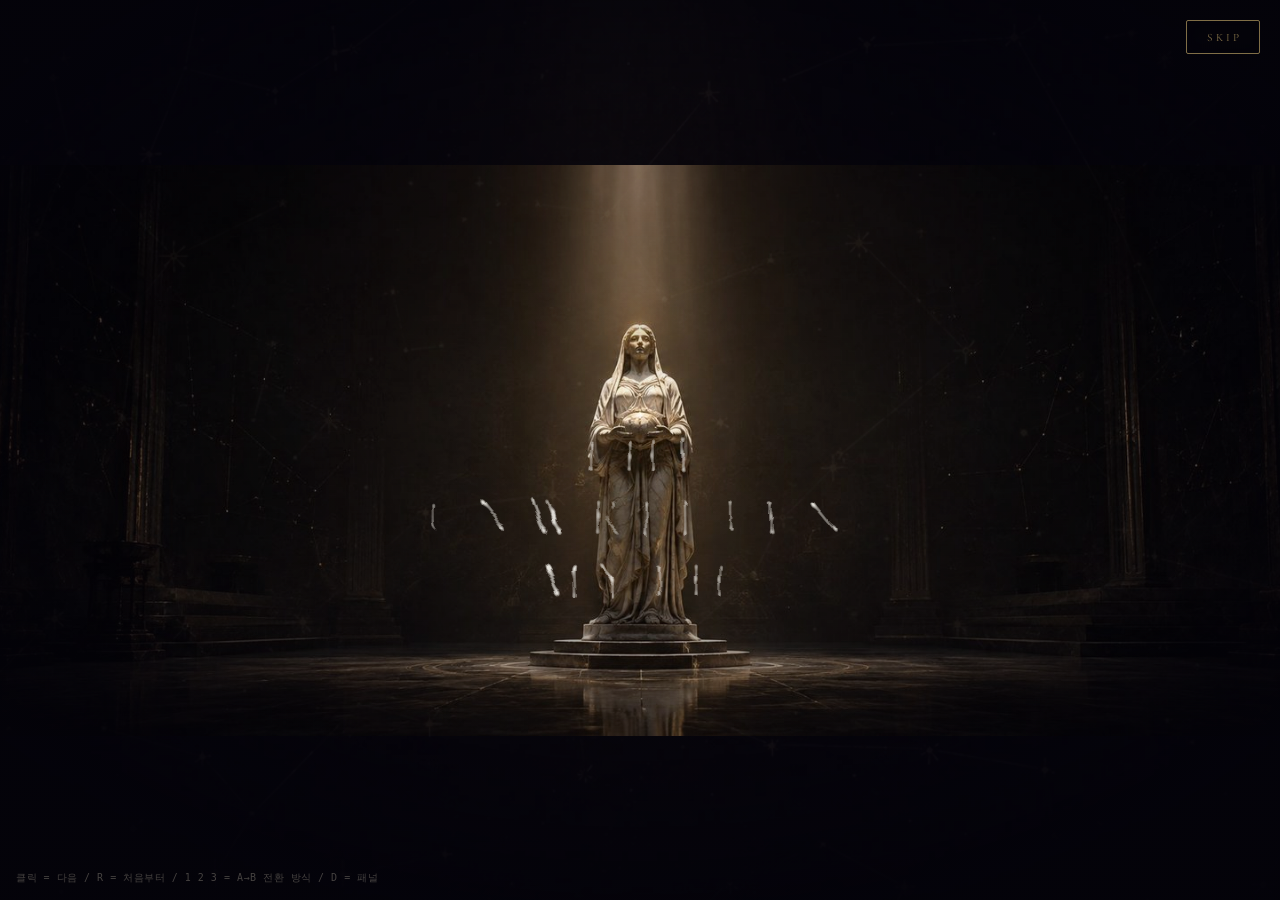
==== commit a714fffa: "Route first visits through onboarding and completed visits to home" ====
--- a/index.html
+++ b/index.html
@@ -1,40 +1,14 @@
 <!doctype html>
 <html lang="ko">
 <head>
-<meta charset="utf-8"><meta name="viewport" content="width=device-width,initial-scale=1">
-<title>제0관측소 · 나의 다음 장</title>
-<meta name="description" content="끝난 신화에서 시작되는 새로운 물음. 경계, 방향, 골조의 기록으로 나의 다음 장을 탐색하세요.">
+<meta charset="utf-8">
+<meta name="viewport" content="width=device-width,initial-scale=1">
+<meta name="description" content="당신의 첫 신화를 만나고, 다음 물음으로 이어지는 제0관측소.">
 <meta name="theme-color" content="#f6f4ed">
-<meta name="color-scheme" content="light">
-<link rel="preconnect" href="https://fonts.googleapis.com"><link rel="preconnect" href="https://fonts.gstatic.com" crossorigin>
-<link href="https://fonts.googleapis.com/css2?family=Cormorant+Garamond:wght@400;500;600&family=Noto+Sans+KR:wght@400;500;600;700&family=Noto+Serif+KR:wght@400;500;600&display=swap" rel="stylesheet">
-<link rel="stylesheet" href="home.css"><script src="home.js" defer></script>
+<title>제0관측소 · 나의 신화</title>
+<script src="journey.js"></script>
+<script src="entry.js"></script>
+<style>body{margin:0;min-height:100vh;display:grid;place-content:center;background:#f6f4ed;color:#25291f;font:16px/1.8 serif;text-align:center}a{color:inherit}</style>
 </head>
-<body>
-<a class="skip-link" href="#main">본문 바로가기</a>
-<header class="site-head wrap"><a class="brand" href="index.html"><span class="brand-zero" aria-hidden="true">0</span> 제0관측소</a><nav aria-label="메인"><a href="#explore">기록 읽기</a><a href="#library">나의 서재</a></nav><span class="head-caption">삶을 읽는 또 하나의 방식</span></header>
-<main id="main">
-<section class="cover wrap" aria-labelledby="cover-heading">
- <div class="issue-line"><span>제0관측소의 기록</span><span>VOL. 01 — 이름을 벗는 일</span><span>경계 · 방향 · 골조</span></div>
- <p class="masthead" aria-hidden="true">UNWRITTEN</p>
- <div class="cover-layout">
-  <div class="cover-copy"><p class="eyebrow">이달의 첫 문장 <span>01 / 경계</span></p><h1 id="cover-heading">좋은 사람이라는<br><em>오래된 이름.</em></h1><p class="cover-lead">부탁을 거절하고 돌아온 날,<br>우리는 왜 나쁜 사람이 된 것 같을까요.</p><p class="cover-intro">괜찮다고 말하는 일이 익숙해지면, 무엇이 괜찮지 않은지 잊게 됩니다. 한때 나를 지켜주던 이름이 지금은 나를 붙잡고 있을지도 모릅니다.</p><a href="#boundary-reading" class="reading-link">첫 장 펼치기 <span aria-hidden="true">↗</span></a><div class="cover-credit"><span>INANNA</span><span>문을 지날 때마다<br>하나씩 내려놓은 이름에 관하여</span></div></div>
-  <figure class="cover-art"><img id="editorial-cover-image" src="assets/inanna-editorial-v2.png" alt="왕관을 벗어 드는 이난나의 형상을 검정과 금색 판화로 표현한 그림"><figcaption><span>THE WEIGHT<br>OF A NAME</span><span>이름의 무게</span></figcaption></figure>
-  <aside class="cover-margin"><span class="vertical-label">THE ZERO OBSERVATORY</span><span class="margin-number">01</span></aside>
- </div>
- <div class="cover-foot"><span>당신의 신화, 그다음 페이지.</span><a href="result.html">지난 기록 다시 읽기 <span aria-hidden="true">↗</span></a></div>
-</section>
-<div class="editorial-note wrap"><p class="note-label">편집자의 노트</p><p>어떤 이야기는 다 읽은 뒤에 시작됩니다.<br>책을 덮고도 남아 있는 세 가지 물음. 이번에는 그 앞에 조금 더 머물러 봅니다.</p><span class="note-mark" aria-hidden="true">“</span></div>
-<section class="explore wrap" id="explore"><header class="contents-heading"><span>CONTENTS</span><h2>끝내 남은 세 가지 물음</h2><span>01 — 03</span></header><div class="catalog-toolbar"><div class="filters" role="group" aria-label="물음 분류"><button type="button" data-filter="all" aria-pressed="true">모든 기록</button><button type="button" data-filter="boundary" aria-pressed="false">경계</button><button type="button" data-filter="direction" aria-pressed="false">방향</button><button type="button" data-filter="structure" aria-pressed="false">골조</button></div><span class="catalog-note">마음에 걸리는 문장부터 읽어도 좋습니다.</span></div><div class="products essays">
-<article class="product essay essay-boundary" data-kind="boundary" id="boundary-reading" aria-labelledby="boundary-title"><div class="essay-spine"><span class="essay-no">01</span><p>THE<br>THRESHOLD</p><h3 id="boundary-title">경계</h3><span class="essay-myth">이난나의 문 앞에서</span></div><div class="essay-body"><p class="essay-kicker">관계와 나</p><h4>“네가 참으면 되잖아.”<br>그 말에 고개를 끄덕이던 사람에게.</h4><p>별일 아닌 부탁이었습니다. 이번 한 번만 맡아달라는 말에 그러겠다고 했습니다. 집으로 돌아오는 길에야, 오늘도 내 일을 뒤로 미뤘다는 생각이 들었습니다.</p><p>좋은 동료, 착한 딸, 이해심 많은 사람. 그 이름들이 싫었던 것은 아닙니다. 다만 그 이름으로 불리는 동안, 싫다는 말을 어디에 두었는지 잊었습니다.</p><details class="reading-more"><summary><span class="when-closed">이어서 읽기</span><span class="when-open">접어두기</span><span class="disclosure" aria-hidden="true">+</span></summary><div class="continued-prose"><p>이난나가 문 앞에서 내려놓은 것을, 이 기록은 오래 입은 역할에 겹쳐 읽습니다. 왕관을 벗는 일은 머리를 잃는 일이 아닙니다. 누군가의 기대를 내려놓는다고 해서, 그 사람을 소중히 여겼던 마음까지 사라지지는 않습니다.</p><p>이번에는 대답을 조금 늦춰봅니다. “내 일정을 보고 말해줄게.” 관계를 끊겠다는 선언 대신, 내 쪽의 사정을 확인할 짧은 시간을 마련하는 것입니다.</p><p>지키고 싶은 관계와 계속하고 싶지 않은 역할을 따로 적어봅니다. 두 목록이 반드시 같지는 않을 것입니다.</p></div></details></div><aside class="essay-question"><span class="question-label">이 글이 남기는 물음</span><p>나를 지키던 이름 가운데 이제는 짐이 된 것은 무엇입니까.</p><div class="essay-topics"><span>더 깊이 읽을 것</span><ul><li>기대와 내 마음의 경계</li><li>거절한 뒤에 남는 감정</li><li>다시 받아들일 나의 이름</li></ul></div><button data-product="boundary" class="reading-link">경계의 기록 살펴보기 <span aria-hidden="true">↗</span></button><div class="essay-save-row"><span>심층 기록 · 9,900원<small>예시 가격</small></span><button class="bookmark" data-save="boundary" aria-label="경계 물음 담기" aria-pressed="false"><svg viewBox="0 0 24 24" fill="none" stroke="currentColor" stroke-width="1.5" aria-hidden="true"><path d="M6 3h12v18l-6-4-6 4z"/></svg></button></div></aside></article>
-<article class="product essay essay-direction" data-kind="direction" aria-labelledby="direction-title"><header class="short-essay-head"><div><span class="essay-kicker">02 / 선택과 머무름</span><h3 id="direction-title">방향</h3></div><span class="short-english">A place<br>to <em>return.</em></span></header><div class="essay-body"><h4>돌아가고 싶은 건,<br>그곳일까요. 그때의 나일까요.</h4><p>예전에 살던 동네를 찾아갔습니다. 가게 몇 개가 바뀌었고, 자주 걷던 골목은 생각보다 짧았습니다. 그토록 돌아오고 싶었는데, 막상 도착하니 할 일이 없었습니다.</p><p>그리운 풍경 속에는 그곳에서 살던 내가 함께 있습니다. 지금보다 덜 지쳐 있던 얼굴, 아직 선택하지 않은 일들. 주소를 되찾는다고 그 시간까지 돌아오는 것은 아닙니다.</p><details class="reading-more"><summary><span class="when-closed">이어서 읽기</span><span class="when-open">접어두기</span><span class="disclosure" aria-hidden="true">+</span></summary><div class="continued-prose"><p>이 기록에서 귀환은 오래된 자리를 되찾는 일보다, 지금의 몸으로 머물 곳을 고르는 일에 가깝습니다. 그때는 좋았지만 지금은 감당하기 어려운 것, 그때는 몰랐지만 이제는 필요한 것을 나누어봅니다.</p><p>떠나온 곳을 좋아하는 마음은 남겨도 됩니다. 그 마음이 다음 주소까지 정하게 둘 필요는 없습니다.</p></div></details></div><div class="short-question"><span class="question-label">남은 물음</span><p>돌아가고 싶은 곳과 지금 머물 수 있는 곳은 어디서 갈라집니까.</p></div><div class="essay-purchase"><button data-product="direction" class="reading-link">방향의 기록 살펴보기 <span aria-hidden="true">↗</span></button><button class="bookmark" data-save="direction" aria-label="방향 물음 담기" aria-pressed="false"><svg viewBox="0 0 24 24" fill="none" stroke="currentColor" stroke-width="1.5" aria-hidden="true"><path d="M6 3h12v18l-6-4-6 4z"/></svg></button></div><p class="essay-price">심층 기록 · 9,900원 <span>예시 가격</span></p></article>
-<article class="product essay essay-structure" data-kind="structure" aria-labelledby="structure-title"><header class="short-essay-head"><div><span class="essay-kicker">03 / 일과 삶</span><h3 id="structure-title">골조</h3></div><span class="short-english">What<br><em>remains.</em></span></header><div class="essay-body"><h4>빈손이라고 생각한 날,<br>손에 남아 있던 것들.</h4><p>오래 준비한 일이 끝났습니다. 계획대로 되지 않은 쪽으로요. 책상을 비우다 보니 버릴 것은 금방 골라졌는데, 가져갈 것은 선뜻 떠오르지 않았습니다.</p><p>그 일을 하며 익힌 감각, 어려운 부탁을 함께 나눈 사람, 이제는 피하고 싶은 방식을 알아보는 눈. 성과라고 부르지 않았을 뿐, 없어진 것은 아니었습니다.</p><details class="reading-more"><summary><span class="when-closed">이어서 읽기</span><span class="when-open">접어두기</span><span class="disclosure" aria-hidden="true">+</span></summary><div class="continued-prose"><p>여기서 길가메시의 성벽은 남은 세계를 바라보는 장면으로 읽힙니다. 원하던 답을 얻지 못한 뒤에도, 손을 댈 수 있는 돌은 그 자리에 있습니다.</p><p>커다란 새 계획을 세우기 전에, 이번 주에 다시 쓸 수 있는 것부터 적습니다. 익숙한 기술 하나, 연락할 사람 하나, 비워둘 수 있는 시간 하나. 처음 놓을 돌은 그 정도 크기여도 됩니다.</p></div></details></div><div class="short-question"><span class="question-label">남은 물음</span><p>남은 것 가운데 내 손으로 다시 다룰 수 있는 것은 무엇입니까.</p></div><div class="essay-purchase"><button data-product="structure" class="reading-link">골조의 기록 살펴보기 <span aria-hidden="true">↗</span></button><button class="bookmark" data-save="structure" aria-label="골조 물음 담기" aria-pressed="false"><svg viewBox="0 0 24 24" fill="none" stroke="currentColor" stroke-width="1.5" aria-hidden="true"><path d="M6 3h12v18l-6-4-6 4z"/></svg></button></div><p class="essay-price">심층 기록 · 9,900원 <span>예시 가격</span></p></article></div><p id="filter-status" class="sr-only" role="status"></p></section>
-<aside class="daily-note wrap daily" aria-label="오늘의 여백"><div><span class="overline">오늘의 여백</span><span class="daily-date"></span></div><p class="daily-question">이번에는 내 사정을 먼저 살펴봐도 될까요.</p><button type="button" data-product="boundary" class="text-link">이 문장 따라가기 <span aria-hidden="true">↗</span></button></aside>
-<section class="library wrap section" id="library"><header class="section-title"><div><p class="overline">YOUR ARCHIVE</p><h2>접어둔 페이지.</h2></div><span class="collection-count">나의 기록</span></header><div class="archive-grid"><a class="archive-row" href="result.html"><img src="assets/scene-return-v1.jpg" alt=""><div><p class="overline">나의 신화 <span class="inline-sample">· 샘플</span></p><h3>귀환하는 자의 다섯 장</h3><p>처음의 항로부터, 아직 쓰이지 않은 장까지.</p></div><span aria-hidden="true" class="arrow">↗</span></a><div class="saved-panel"><div class="saved-head"><h3>책갈피한 물음 <span id="saved-count">0</span></h3><span>이 기기에 보관</span></div><div id="saved-list"><p class="empty">다시 읽고 싶은 물음에 책갈피를 꽂아두세요.</p></div></div></div></section>
-<section class="new-voyage wrap"><div><p class="overline">THE FIRST PAGE</p><h2>아직 나의 첫 기록을 읽지 않았다면.</h2></div><a href="onboarding.html" class="text-link">나의 신화 시작하기 <span aria-hidden="true">↗</span></a></section>
-</main>
-<footer class="site-footer"><div class="wrap"><a class="brand" href="index.html"><span class="brand-symbol" aria-hidden="true">✳</span><span>제0관측소<small>ZERO OBSERVATORY</small></span></a><p>아직 쓰이지 않은 당신의 신화.</p><small>디자인 프로토타입 · 표시 가격은 예시이며 실제 결제와 사주 분석은 연결되지 않았습니다.</small><span class="footer-mark">© ZERO OBSERVATORY</span></div></footer>
-<nav class="mobile-nav" aria-label="모바일 메인"><a class="active" href="index.html" aria-current="page"><span aria-hidden="true">⌂</span>홈</a><a href="#explore"><span aria-hidden="true">✧</span>기록 읽기</a><a href="#library"><span aria-hidden="true">▤</span>나의 서재</a></nav>
-<dialog id="product-dialog" aria-labelledby="dialog-title"><button class="close" aria-label="닫기" type="button">×</button><div class="dialog-art"><img id="dialog-image" alt=""><span id="dialog-art-name"></span></div><div class="dialog-copy"><p id="dialog-category" class="overline"></p><h2 id="dialog-title"></h2><p id="dialog-question"></p><div class="dialog-excerpt"><span>기록의 첫 문장</span><p id="dialog-excerpt"></p></div><div class="included"><h3>이 기록에서 마주할 것</h3><ol id="dialog-topics"></ol></div><a id="sample-link" class="sample-link" href="result.html">연결된 신화 먼저 읽기 <span aria-hidden="true">↗</span></a><div class="purchase-price"><span>심층 기록 한 편 <small>예시 가격</small></span><strong>9,900<span>원</span></strong></div><button id="purchase-button" class="button dark-button" type="button">이 물음의 기록 구매하기 <span aria-hidden="true">↗</span></button><button id="save-question" class="save-button" type="button">이 물음 담아두기</button><p id="save-status" role="status"></p><div id="checkout-preview" hidden><p class="overline">구매 미리보기</p><h3>당신의 다음 장을 준비하고 있어요.</h3><p>심층 기록과 결제는 아직 준비 중입니다.<br>물음을 담아두고 연결된 신화를 먼저 읽어보세요.</p><button id="checkout-back" type="button" class="text-link">상세로 돌아가기 <span aria-hidden="true">↗</span></button></div></div></dialog>
-<div id="toast" class="toast" role="status"></div>
-</body></html>
+<body><p>나의 신화로 이동합니다.</p><a href="onboarding.html">첫 신화 만나기</a><noscript><p>온보딩을 진행하려면 JavaScript를 켜주세요.</p></noscript></body>
+</html>
